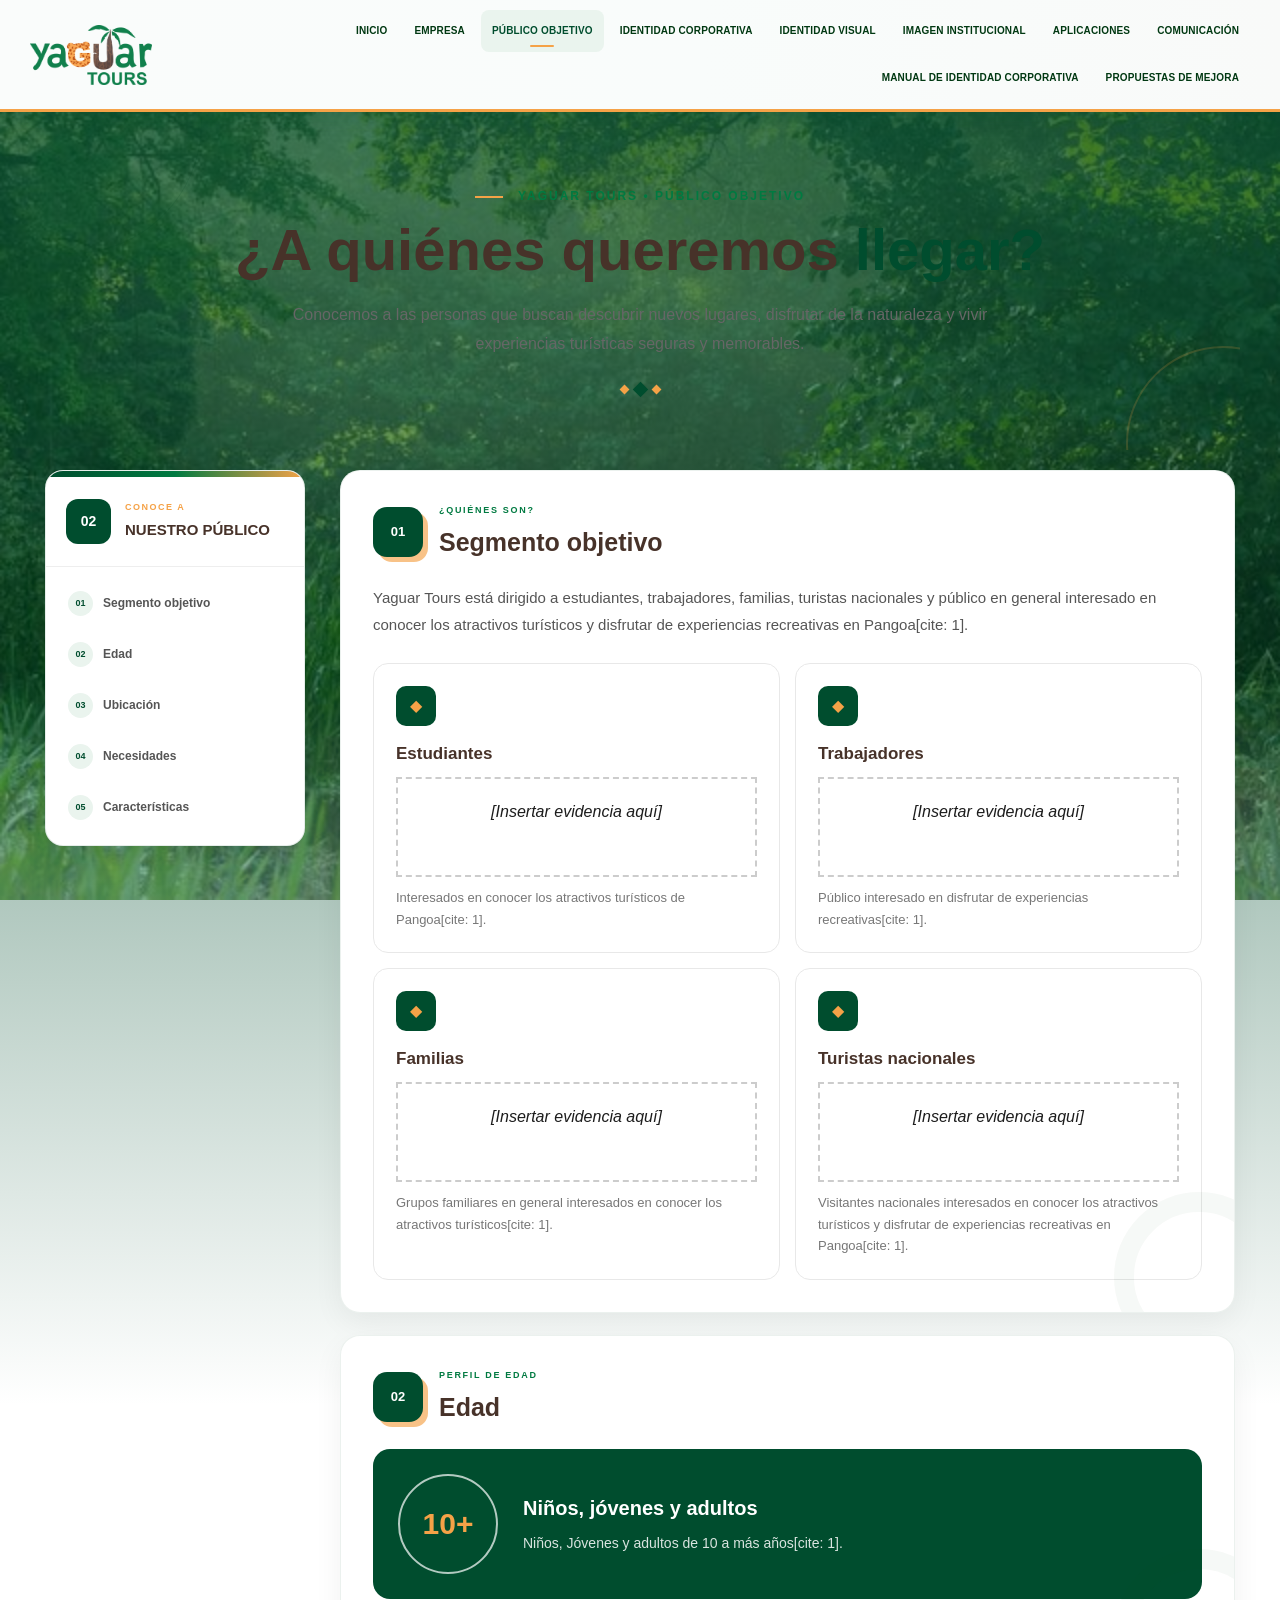
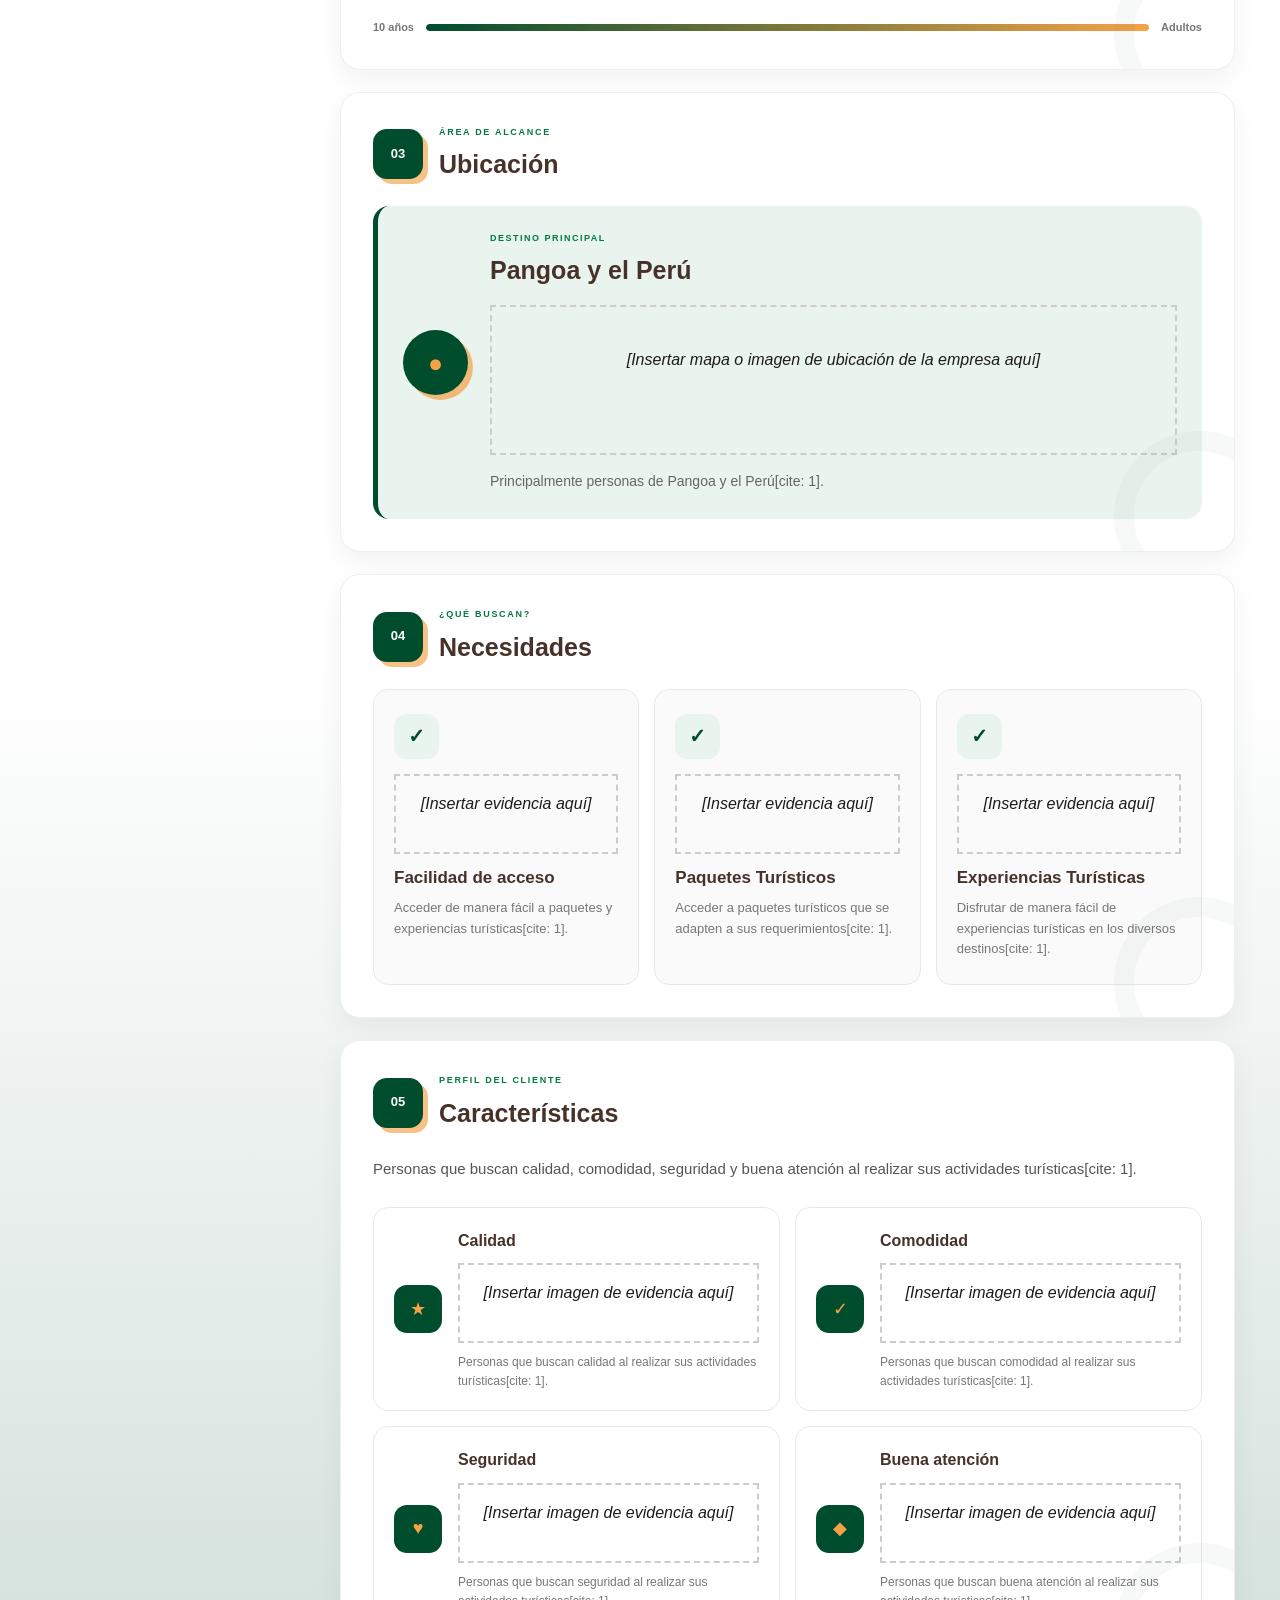
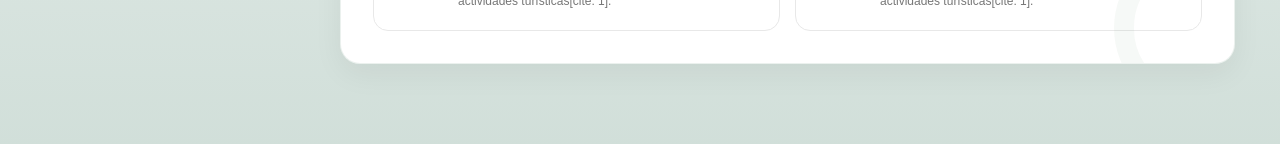
==== publico-objetivo.html @ 329de0f3 "Add files via upload" ====
<!DOCTYPE html>
<html lang="es">

<head>
    <meta charset="UTF-8">
    <meta name="viewport" content="width=device-width, initial-scale=1.0">

    <title>YAGUAR TOURS | Público Objetivo</title>

    <link rel="stylesheet" href="css/estilo-yaguar.css">
</head>

<body>

    <!-- =========================
         HEADER
    ========================== -->
    <header>

        <nav class="navbar">

            <a class="logo" href="index.html">
                <img src="img/LOGO.png" alt="Yaguar Tours">
            </a>

            <div class="nav-right">

                <ul class="nav-links">

                    <li>
                        <a href="index.html">INICIO</a>
                    </li>

                    <li>
                        <a href="empresa.html">EMPRESA</a>
                    </li>

                    <li>
                        <a href="publico-objetivo.html" class="active">
                            PÚBLICO OBJETIVO
                        </a>
                    </li>

                    <li>
                        <a href="identidad-corporativa.html">
                            IDENTIDAD CORPORATIVA
                        </a>
                    </li>

                    <li>
                        <a href="identidad-visual.html">
                            IDENTIDAD VISUAL
                        </a>
                    </li>

                    <li>
                        <a href="imagen-institucional.html">
                            IMAGEN INSTITUCIONAL
                        </a>
                    </li>

                    <li>
                        <a href="aplicaciones.html">
                            APLICACIONES
                        </a>
                    </li>

                    <li>
                        <a href="comunicacion.html">
                            COMUNICACIÓN
                        </a>
                    </li>

                    <li>
                        <a href="manual-identidad.html">
                            MANUAL DE IDENTIDAD CORPORATIVA
                        </a>
                    </li>

                    <li>
                        <a href="propuestas-mejora.html">
                            PROPUESTAS DE MEJORA
                        </a>
                    </li>

                </ul>

            </div>

        </nav>

    </header>


    <!-- =========================
         CONTENIDO
    ========================== -->
    <main>

        <section id="publico" class="page">

            <!-- ENCABEZADO -->
            <div class="publico-header">

                <span class="publico-kicker">
                    YAGUAR TOURS • PÚBLICO OBJETIVO
                </span>

                <h1>
                    ¿A quiénes queremos <span>llegar?</span>
                </h1>

                <p>
                    Conocemos a las personas que buscan descubrir nuevos
                    lugares, disfrutar de la naturaleza y vivir experiencias
                    turísticas seguras y memorables.
                </p>

                <div class="publico-decoration">
                    <span></span>
                    <span></span>
                    <span></span>
                </div>

            </div>


            <!-- CONTENIDO -->
            <div class="publico-layout">


                <!-- MENÚ LATERAL -->
                <aside class="publico-sidebar">

                    <div class="publico-menu">

                        <div class="publico-menu-title">

                            <div class="publico-menu-number">
                                02
                            </div>

                            <div>
                                <small>CONOCE A</small>
                                <h3>NUESTRO PÚBLICO</h3>
                            </div>

                        </div>


                        <ul>

                            <li>
                                <a href="#pub-seg">
                                    <span>01</span>
                                    Segmento objetivo
                                </a>
                            </li>

                            <li>
                                <a href="#pub-edad">
                                    <span>02</span>
                                    Edad
                                </a>
                            </li>

                            <li>
                                <a href="#pub-ubi">
                                    <span>03</span>
                                    Ubicación
                                </a>
                            </li>

                            <li>
                                <a href="#pub-nec">
                                    <span>04</span>
                                    Necesidades
                                </a>
                            </li>

                            <li>
                                <a href="#pub-car">
                                    <span>05</span>
                                    Características
                                </a>
                            </li>

                        </ul>

                    </div>

                </aside>


                <!-- INFORMACIÓN -->
                <div class="publico-content">


                    <!-- SEGMENTO -->
                    <article id="pub-seg" class="publico-card">

                        <div class="publico-card-header">

                            <div class="publico-number">
                                01
                            </div>

                            <div>
                                <span>¿QUIÉNES SON?</span>
                                <h2>Segmento objetivo</h2>
                            </div>

                        </div>


                        <p class="publico-description">
                            Yaguar Tours está dirigido a estudiantes, trabajadores, familias, turistas nacionales y público en general interesado en conocer los atractivos turísticos y disfrutar de experiencias recreativas en Pangoa[cite: 1].
                        </p>


                        <div class="segment-grid">

                            <div class="segment-item">
                                <div class="segment-icon">◆</div>
                                <h3>Estudiantes</h3>
                                
                                <!-- ESPACIO PARA INSERTAR EVIDENCIA -->
                                <div class="evidencia-placeholder" style="margin: 10px 0; min-height: 100px; border: 2px dashed #ccc; text-align: center; padding: 20px;">
                                    <em>[Insertar evidencia aquí]</em>
                                </div>
                                
                                <p>
                                    Interesados en conocer los atractivos turísticos de Pangoa[cite: 1].
                                </p>
                            </div>

                            <div class="segment-item">
                                <div class="segment-icon">◆</div>
                                <h3>Trabajadores</h3>

                                <!-- ESPACIO PARA INSERTAR EVIDENCIA -->
                                <div class="evidencia-placeholder" style="margin: 10px 0; min-height: 100px; border: 2px dashed #ccc; text-align: center; padding: 20px;">
                                    <em>[Insertar evidencia aquí]</em>
                                </div>

                                <p>
                                    Público interesado en disfrutar de experiencias recreativas[cite: 1].
                                </p>
                            </div>

                            <div class="segment-item">
                                <div class="segment-icon">◆</div>
                                <h3>Familias</h3>

                                <!-- ESPACIO PARA INSERTAR EVIDENCIA -->
                                <div class="evidencia-placeholder" style="margin: 10px 0; min-height: 100px; border: 2px dashed #ccc; text-align: center; padding: 20px;">
                                    <em>[Insertar evidencia aquí]</em>
                                </div>

                                <p>
                                    Grupos familiares en general interesados en conocer los atractivos turísticos[cite: 1].
                                </p>
                            </div>

                            <div class="segment-item">
                                <div class="segment-icon">◆</div>
                                <h3>Turistas nacionales</h3>

                                <!-- ESPACIO PARA INSERTAR EVIDENCIA -->
                                <div class="evidencia-placeholder" style="margin: 10px 0; min-height: 100px; border: 2px dashed #ccc; text-align: center; padding: 20px;">
                                    <em>[Insertar evidencia aquí]</em>
                                </div>

                                <p>
                                    Visitantes nacionales interesados en conocer los atractivos turísticos y disfrutar de experiencias recreativas en Pangoa[cite: 1].
                                </p>
                            </div>

                        </div>

                    </article>


                    <!-- EDAD -->
                    <article id="pub-edad" class="publico-card">

                        <div class="publico-card-header">

                            <div class="publico-number">
                                02
                            </div>

                            <div>
                                <span>PERFIL DE EDAD</span>
                                <h2>Edad</h2>
                            </div>

                        </div>


                        <div class="edad-box">

                            <div class="edad-number">
                                10+
                            </div>

                            <div class="edad-info">

                                <h3>
                                    Niños, jóvenes y adultos
                                </h3>

                                <p>
                                    Niños, Jóvenes y adultos de 10 a más años[cite: 1].
                                </p>

                            </div>

                        </div>


                        <div class="edad-line">

                            <span>10 años</span>

                            <div class="edad-progress">
                                <span></span>
                            </div>

                            <span>Adultos</span>

                        </div>

                    </article>


                    <!-- UBICACIÓN -->
                    <article id="pub-ubi" class="publico-card">

                        <div class="publico-card-header">

                            <div class="publico-number">
                                03
                            </div>

                            <div>
                                <span>ÁREA DE ALCANCE</span>
                                <h2>Ubicación</h2>
                            </div>

                        </div>


                        <div class="ubicacion-box">

                            <div class="ubicacion-icon">
                                ●
                            </div>

                            <div style="width: 100%;">

                                <span>DESTINO PRINCIPAL</span>

                                <h3>
                                    Pangoa y el Perú
                                </h3>

                                <!-- ESPACIO PARA INSERTAR LA UBICACIÓN DE LA EMPRESA -->
                                <div class="ubicacion-placeholder" style="margin: 15px 0; min-height: 150px; border: 2px dashed #ccc; text-align: center; padding: 40px;">
                                    <em>[Insertar mapa o imagen de ubicación de la empresa aquí]</em>
                                </div>

                                <p>
                                    Principalmente personas de Pangoa y el Perú[cite: 1].
                                </p>

                            </div>

                        </div>

                    </article>


                    <!-- NECESIDADES -->
                    <article id="pub-nec" class="publico-card">

                        <div class="publico-card-header">

                            <div class="publico-number">
                                04
                            </div>

                            <div>
                                <span>¿QUÉ BUSCAN?</span>
                                <h2>Necesidades</h2>
                            </div>

                        </div>


                        <div class="needs-box">

                            <div class="need-card">

                                <div class="need-icon">
                                    ✓
                                </div>

                                <!-- ESPACIO PARA INSERTAR EVIDENCIA -->
                                <div class="evidencia-placeholder" style="margin: 10px 0; min-height: 80px; border: 2px dashed #ccc; text-align: center; padding: 15px;">
                                    <em>[Insertar evidencia aquí]</em>
                                </div>

                                <h3>
                                    Facilidad de acceso
                                </h3>

                                <p>
                                    Acceder de manera fácil a paquetes y experiencias turísticas[cite: 1].
                                </p>

                            </div>


                            <div class="need-card">

                                <div class="need-icon">
                                    ✓
                                </div>

                                <!-- ESPACIO PARA INSERTAR EVIDENCIA -->
                                <div class="evidencia-placeholder" style="margin: 10px 0; min-height: 80px; border: 2px dashed #ccc; text-align: center; padding: 15px;">
                                    <em>[Insertar evidencia aquí]</em>
                                </div>

                                <h3>
                                    Paquetes Turísticos
                                </h3>

                                <p>
                                    Acceder a paquetes turísticos que se adapten a sus requerimientos[cite: 1].
                                </p>

                            </div>


                            <div class="need-card">

                                <div class="need-icon">
                                    ✓
                                </div>

                                <!-- ESPACIO PARA INSERTAR EVIDENCIA -->
                                <div class="evidencia-placeholder" style="margin: 10px 0; min-height: 80px; border: 2px dashed #ccc; text-align: center; padding: 15px;">
                                    <em>[Insertar evidencia aquí]</em>
                                </div>

                                <h3>
                                    Experiencias Turísticas
                                </h3>

                                <p>
                                    Disfrutar de manera fácil de experiencias turísticas en los diversos destinos[cite: 1].
                                </p>

                            </div>

                        </div>

                    </article>


                    <!-- CARACTERÍSTICAS -->
                    <article id="pub-car" class="publico-card">

                        <div class="publico-card-header">

                            <div class="publico-number">
                                05
                            </div>

                            <div>
                                <span>PERFIL DEL CLIENTE</span>
                                <h2>Características</h2>
                            </div>

                        </div>


                        <p class="publico-description">
                            Personas que buscan calidad, comodidad, seguridad y buena atención al realizar sus actividades turísticas[cite: 1].
                        </p>


                        <div class="characteristics">

                            <div class="characteristic">

                                <div class="characteristic-icon">
                                    ★
                                </div>

                                <div style="width: 100%;">
                                    <h3>Calidad</h3>
                                    
                                    <!-- ESPACIO PARA INSERTAR IMÁGENES COMO EVIDENCIA -->
                                    <div class="evidencia-placeholder" style="margin: 10px 0; min-height: 80px; border: 2px dashed #ccc; text-align: center; padding: 15px;">
                                        <em>[Insertar imagen de evidencia aquí]</em>
                                    </div>
                                    
                                    <p>
                                        Personas que buscan calidad al realizar sus actividades turísticas[cite: 1].
                                    </p>
                                </div>

                            </div>


                            <div class="characteristic">

                                <div class="characteristic-icon">
                                    ✓
                                </div>

                                <div style="width: 100%;">
                                    <h3>Comodidad</h3>

                                    <!-- ESPACIO PARA INSERTAR IMÁGENES COMO EVIDENCIA -->
                                    <div class="evidencia-placeholder" style="margin: 10px 0; min-height: 80px; border: 2px dashed #ccc; text-align: center; padding: 15px;">
                                        <em>[Insertar imagen de evidencia aquí]</em>
                                    </div>

                                    <p>
                                        Personas que buscan comodidad al realizar sus actividades turísticas[cite: 1].
                                    </p>
                                </div>

                            </div>


                            <div class="characteristic">

                                <div class="characteristic-icon">
                                    ♥
                                </div>

                                <div style="width: 100%;">
                                    <h3>Seguridad</h3>

                                    <!-- ESPACIO PARA INSERTAR IMÁGENES COMO EVIDENCIA -->
                                    <div class="evidencia-placeholder" style="margin: 10px 0; min-height: 80px; border: 2px dashed #ccc; text-align: center; padding: 15px;">
                                        <em>[Insertar imagen de evidencia aquí]</em>
                                    </div>

                                    <p>
                                        Personas que buscan seguridad al realizar sus actividades turísticas[cite: 1].
                                    </p>
                                </div>

                            </div>


                            <div class="characteristic">

                                <div class="characteristic-icon">
                                    ◆
                                </div>

                                <div style="width: 100%;">
                                    <h3>Buena atención</h3>

                                    <!-- ESPACIO PARA INSERTAR IMÁGENES COMO EVIDENCIA -->
                                    <div class="evidencia-placeholder" style="margin: 10px 0; min-height: 80px; border: 2px dashed #ccc; text-align: center; padding: 15px;">
                                        <em>[Insertar imagen de evidencia aquí]</em>
                                    </div>

                                    <p>
                                        Personas que buscan buena atención al realizar sus actividades turísticas[cite: 1].
                                    </p>
                                </div>

                            </div>

                        </div>

                    </article>

                </div>

            </div>

        </section>

    </main>
</body>
</html>
---- css/estilo-yaguar.css ----
/* =========================================================
   YAGUAR TOURS
   ESTILOS GENERALES + MENÚS UNIFICADOS
   TEMA: NATURALEZA + TURISMO + AVENTURA
   ========================================================= */

:root{

    /* COLORES PRINCIPALES */
    --verde-corp:#004D2E;
    --verde-claro:#007A41;
    --verde-medio:#16864f;
    --verde-suave:#eaf4ee;

    /* COLORES SECUNDARIOS */
    --naranja-jaguar:#F5A247;
    --marron-claro:#715043;
    --marron-oscuro:#473229;

    /* NEUTROS */
    --blanco:#fff;
    --negro:#1c1c1c;
    --gris:#666;
    --gris-claro:#f4f8f5;
    --gris-borde:#dce8e1;

    /* EFECTOS */
    --sombra-suave:0 5px 20px rgba(0,77,46,.08);
    --sombra-hover:0 12px 30px rgba(0,77,46,.15);
    --radio:12px;

    --fuente:Arial, Helvetica, sans-serif;
}


/* =========================================================
   RESET
   ========================================================= */

*{
    margin:0;
    padding:0;
    box-sizing:border-box;
}

html{
    scroll-behavior:smooth;
}

body{
    font-family:var(--fuente);
    color:var(--negro);
    line-height:1.6;

    background:
        linear-gradient(
            180deg,
            rgba(0,77,46,.82) 0%,
            rgba(0,77,46,.45) 20%,
            rgba(255,255,255,.78) 42%,
            rgba(255,255,255,.94) 68%,
            rgba(0,77,46,.18) 100%
        ),
        url("/img/wwfcmsprodimagesRiver__3IB0E5z.2e16d0ba.format-jpeg.fill-900x450.jpg") center center / cover fixed no-repeat;
}

/* =========================================================
   HEADER
   ========================================================= */

header{
    width:100%;

    background:
        linear-gradient(
            90deg,
            #fafcfb 0%,
            #f9fcfb 55%,
            #f9faf9 100%
        );

    position:sticky;
    top:0;
    z-index:1000;

    box-shadow:
        0 4px 18px rgba(0,77,46,.25);

    border-bottom:3px solid #F5A247;
}


/* =========================================================
   MENÚ PRINCIPAL
   ========================================================= */

.navbar{
    width:100%;
    max-width:1400px;
    min-height:82px;
    margin:auto;
    padding:10px 30px;

    display:flex;
    align-items:center;
    justify-content:space-between;

    gap:25px;
}


/* LOGO */

.logo{
    width:145px;
    height:60px;

    display:flex;
    align-items:center;

    flex-shrink:0;
    text-decoration:none;
}

.logo img{
    display:block;

    width:145px;
    height:60px;

    object-fit:contain;
    object-position:left center;
}


/* CONTENEDOR DEL MENÚ */

.nav-right{
    display:flex;
    align-items:center;
    justify-content:flex-end;

    flex:1;
    min-width:0;
}


/* LISTA PRINCIPAL */

.nav-links{
    width:100%;

    display:flex;
    align-items:center;
    justify-content:flex-end;

    flex-wrap:wrap;
    gap:5px;

    list-style:none;
    margin:0;
    padding:0;
}

.nav-links li{
    display:flex;
    align-items:center;
}


/* ENLACES */

.nav-links a{
    position:relative;

    min-height:42px;
    padding:0 11px;

    display:flex;
    align-items:center;
    justify-content:center;

    color:#013812;
    background:transparent;

    text-decoration:none;

    font-family:var(--fuente);
    font-size:10px;
    font-weight:700;
    letter-spacing:.15px;

    white-space:nowrap;
    border-radius:8px;

    transition:
        color .25s ease,
        background .25s ease,
        transform .25s ease;
}


/* LÍNEA NARANJA */

.nav-links a::after{
    content:"";

    position:absolute;
    left:50%;
    bottom:5px;

    width:0;
    height:2px;

    background:var(--naranja-jaguar);

    border-radius:10px;

    transform:translateX(-50%);

    transition:width .25s ease;
}


/* HOVER */

.nav-links a:hover{
    color:var(--verde-corp);
    background:var(--verde-suave);

    transform:translateY(-1px);
}

.nav-links a:hover::after{
    width:24px;
}


/* ACTIVO */

.nav-links a.active{
    color:var(--verde-corp);
    background:var(--verde-suave);
}

.nav-links a.active::after{
    width:24px;
}


/* =========================================================
   HERO
   ========================================================= */

.hero{
    position:relative;

    width:100%;
    height:470px;

    overflow:hidden;

    display:flex;
    align-items:center;

    padding:0 max(7%, calc((100% - 1200px) / 2));

    color:var(--blanco);
}


/* VIDEO */

.hero-video{
    position:absolute;

    top:50%;
    left:50%;

    width:100%;
    height:100%;

    object-fit:cover;

    transform:translate(-50%,-50%);

    z-index:0;
}


/* CAPA VERDE SOBRE EL VIDEO */

.hero-overlay{
    position:absolute;
    inset:0;

    /*
       Verde oscuro para reforzar
       la identidad de naturaleza.
    */
    background:
        linear-gradient(
            90deg,
            rgba(0,77,46,.86),
            rgba(0,77,46,.52),
            rgba(0,77,46,.18)
        );

    z-index:1;
}


/* CONTENIDO HERO */

.hero-content{
    position:relative;
    z-index:2;

    max-width:550px;

    animation:heroEntrada 1s ease both;
}

.hero h1{
    margin-bottom:18px;

    font-size:clamp(2rem,5vw,3.4rem);

    line-height:1.1;
    font-weight:700;
}

.hero p{
    max-width:470px;

    margin-bottom:25px;

    font-size:14px;
    line-height:1.6;
}


/* BOTÓN */

.btn-hero{
    display:inline-flex;

    align-items:center;
    justify-content:center;

    padding:12px 25px;

    color:var(--blanco);

    background:
        linear-gradient(
            135deg,
            var(--verde-claro),
            var(--verde-medio)
        );

    border:1px solid rgba(255,255,255,.25);

    border-radius:25px;

    text-decoration:none;

    font-size:12px;
    font-weight:700;

    box-shadow:
        0 7px 18px rgba(0,0,0,.18);

    transition:
        .3s ease;
}

.btn-hero:hover{
    color:var(--verde-corp);

    background:var(--naranja-jaguar);

    transform:translateY(-3px);

    box-shadow:
        0 10px 22px rgba(0,0,0,.20);
}


/* =========================================================
   QUIÉNES SOMOS
   ========================================================= */

.quienes-somos-container{
    position:relative;

    max-width:1150px;

    margin:auto;

    padding:75px 30px;
}


/*
   Mancha verde decorativa muy suave.
   Da sensación natural sin recargar.
*/

.quienes-somos-container::before{
    content:"";

    position:absolute;

    width:220px;
    height:220px;

    top:20px;
    left:-100px;

    background:
        radial-gradient(
            circle,
            rgba(0,122,65,.08),
            transparent 70%
        );

    pointer-events:none;
}


/* =========================================================
   TÍTULOS DE SECCIÓN
   ========================================================= */

.section-title{
    position:relative;

    margin-bottom:35px;

    color:var(--verde-corp);

    font-size:30px;
    font-weight:700;

    text-align:center;
}

.section-title::after{
    content:"";

    display:block;

    width:55px;
    height:3px;

    margin:10px auto 0;

    background:
        linear-gradient(
            90deg,
            var(--verde-corp),
            var(--naranja-jaguar)
        );

    border-radius:10px;
}


/* =========================================================
   EQUIPO / TARJETAS
   ========================================================= */

.team-grid{
    display:grid;

    grid-template-columns:repeat(3,1fr);

    gap:25px;
}


.team-card{
    position:relative;

    overflow:hidden;

    background:var(--blanco);

    border:1px solid var(--gris-borde);

    border-radius:var(--radio);

    box-shadow:var(--sombra-suave);

    transition:
        transform .35s ease,
        box-shadow .35s ease,
        border-color .35s ease;
}


/* Detalle verde superior */

.team-card::before{
    content:"";

    position:absolute;

    top:0;
    left:0;

    width:100%;
    height:4px;

    background:
        linear-gradient(
            90deg,
            var(--verde-corp),
            var(--verde-claro),
            var(--naranja-jaguar)
        );

    z-index:2;
}


/* Imagen */

.team-card img{
    display:block;

    width:100%;
    height:270px;

    object-fit:cover;

    transition:
        transform .5s ease,
        filter .5s ease;
}


/* Hover imagen */

.team-card:hover img{
    transform:scale(1.05);

    filter:
        saturate(1.08)
        contrast(1.02);
}


/* Hover tarjeta */

.team-card:hover{
    transform:translateY(-7px);

    box-shadow:var(--sombra-hover);

    border-color:
        rgba(0,122,65,.25);
}


/* Nombre */

.team-card h3{
    padding:17px;

    color:var(--verde-corp);

    background:
        linear-gradient(
            180deg,
            #ffffff,
            #f4f9f6
        );

    font-size:15px;

    text-align:center;
}


/* =========================================================
   ANIMACIONES
   ========================================================= */

@keyframes heroEntrada{

    from{
        opacity:0;
        transform:translateY(25px);
    }

    to{
        opacity:1;
        transform:translateY(0);
    }

}


/* =========================================================
   EFECTO SUAVE DE DESVANECIDO
   ========================================================= */

main{
    animation:paginaEntrada .8s ease both;
}

@keyframes paginaEntrada{

    from{
        opacity:0;
    }

    to{
        opacity:1;
    }

}


/* =========================================================
   RESPONSIVE
   ========================================================= */

@media(max-width:1100px){

    .navbar{
        padding:10px 20px;
    }

    .nav-links a{
        font-size:9px;
        padding:0 8px;
    }

}


@media(max-width:900px){

    .navbar{
        flex-direction:column;
        gap:8px;
    }

    .logo{
        width:125px;
        height:52px;
    }

    .logo img{
        width:125px;
        height:52px;
    }

    .nav-right{
        width:100%;
    }

    .nav-links{
        justify-content:center;
    }

    .hero{
        height:430px;
    }

    .team-grid{
        grid-template-columns:1fr;
    }

}


@media(max-width:700px){

    .navbar{
        padding:8px 15px;
    }

    .nav-links{
        gap:3px;
    }

    .nav-links a{
        font-size:8px;
        padding:0 6px;
        min-height:38px;
    }

    .hero{
        height:400px;
        padding:0 25px;
    }

    .hero-content{
        max-width:100%;
    }

    .hero h1{
        font-size:2.1rem;
    }

    .quienes-somos-container{
        padding:60px 20px;
    }

}


@media(max-width:500px){

    .logo{
        width:115px;
        height:48px;
    }

    .logo img{
        width:115px;
        height:48px;
    }

    .nav-links a{
        font-size:7.5px;
        padding:0 5px;
    }

    .hero{
        height:380px;
    }

    .hero h1{
        font-size:1.9rem;
    }

    .hero p{
        font-size:13px;
    }

}

/* =========================================================
   PÁGINAS INTERNAS
   ========================================================= */

.inner-page-layout{
    max-width:1150px;

    margin:auto;
    padding:55px 30px;

    display:flex;
    align-items:flex-start;

    gap:35px;
}


/* =========================================================
   SIDEBAR
   MISMO LENGUAJE VISUAL DEL MENÚ PRINCIPAL
   ========================================================= */

.sidebar{
    width:245px;
    flex-shrink:0;
}

.sidebar-menu{
    position:sticky;
    top:105px;

    overflow:hidden;

    background:var(--blanco);

    border:1px solid var(--gris-borde);
    border-left:4px solid var(--verde-corp);

    border-radius:var(--radio);

    box-shadow:var(--sombra-suave);
}


/* TÍTULO DEL SIDEBAR */

.sidebar-menu h3{
    padding:18px 18px 14px;

    color:var(--verde-corp);

    font-size:13px;
    font-weight:700;
    letter-spacing:.2px;

    border-bottom:1px solid var(--gris-borde);
}


/* LISTA */

.sidebar-menu ul{
    list-style:none;

    margin:0;
    padding:8px;
}

.sidebar-menu li{
    margin:2px 0;
}


/* ENLACES */

.sidebar-menu a{
    position:relative;

    min-height:40px;

    display:flex;
    align-items:center;

    padding:8px 12px 8px 15px;

    color:#444;

    text-decoration:none;

    font-family:var(--fuente);
    font-size:11px;
    font-weight:700;

    line-height:1.3;

    border-radius:7px;

    transition:
        color .25s ease,
        background .25s ease,
        padding-left .25s ease;
}


/* PEQUEÑO INDICADOR */

.sidebar-menu a::before{
    content:"";

    width:0;
    height:2px;

    margin-right:0;

    background:var(--naranja-jaguar);

    border-radius:5px;

    transition:.25s ease;
}


/* HOVER */

.sidebar-menu a:hover{
    color:var(--verde-corp);
    background:var(--verde-suave);

    padding-left:12px;
}

.sidebar-menu a:hover::before{
    width:4px;
    margin-right:7px;
}


/* ACTIVO */

.sidebar-menu a.active{
    color:var(--verde-corp);
    background:var(--verde-suave);
}

.sidebar-menu a.active::before{
    width:4px;
    margin-right:7px;
}


/* =========================================================
   CONTENIDO PRINCIPAL
   ========================================================= */

.main-content{
    flex:1;
    min-width:0;
}

.content-section{
    margin-bottom:45px;
}

.content-section h2{
    margin-bottom:15px;

    color:var(--verde-corp);

    font-size:25px;
    line-height:1.2;
}

.content-section p{
    margin-bottom:15px;

    color:#555;

    font-size:13px;
    line-height:1.8;
}


/* =========================================================
   CABECERA IDENTIDAD VISUAL
   ========================================================= */

.visual-header{
    position:relative;

    padding:55px 30px 40px;

    text-align:center;

    background:var(--verde-suave);

    border-bottom:1px solid var(--gris-borde);
}

.visual-kicker{
    margin-bottom:8px;

    color:var(--naranja-jaguar);

    font-size:11px;
    font-weight:700;

    letter-spacing:2px;
    text-transform:uppercase;
}

.visual-header h1{
    margin-bottom:12px;

    color:var(--verde-corp);

    font-size:38px;
    line-height:1.1;
}

.visual-header p{
    max-width:650px;

    margin:auto;

    color:#555;

    font-size:13px;
}

.visual-decoration{
    display:flex;
    justify-content:center;
    gap:6px;

    margin-top:20px;
}

.visual-decoration span{
    display:block;

    width:30px;
    height:3px;

    background:var(--verde-corp);

    border-radius:10px;
}

.visual-decoration span:nth-child(2){
    background:var(--naranja-jaguar);
}


/* =========================================================
   LAYOUT IDENTIDAD VISUAL
   ========================================================= */

.visual-layout{
    max-width:1200px;

    margin:auto;
    padding:50px 30px;

    display:grid;

    grid-template-columns:235px 1fr;

    gap:35px;

    align-items:start;
}


/* =========================================================
   MENÚ IDENTIDAD VISUAL
   MISMO LENGUAJE VISUAL
   ========================================================= */

.visual-sidebar{
    position:sticky;
    top:105px;
}

.visual-menu{
    overflow:hidden;

    background:var(--blanco);

    border:1px solid var(--gris-borde);
    border-left:4px solid var(--verde-corp);

    border-radius:var(--radio);

    box-shadow:var(--sombra-suave);
}


/* CABECERA */

.menu-title{
    padding:18px;

    border-bottom:1px solid var(--gris-borde);
}

.menu-number{
    display:block;

    margin-bottom:3px;

    color:var(--naranja-jaguar);

    font-size:10px;
    font-weight:700;

    letter-spacing:1px;
}

.menu-title small{
    display:block;

    margin-bottom:3px;

    color:#888;

    font-size:9px;
    font-weight:700;

    letter-spacing:1px;
    text-transform:uppercase;
}

.menu-title h3{
    color:var(--verde-corp);

    font-size:14px;
    line-height:1.3;
}


/* ENLACES */

.visual-menu > a{
    position:relative;

    min-height:43px;

    display:flex;
    align-items:center;

    padding:8px 15px;

    color:#444;

    text-decoration:none;

    font-family:var(--fuente);
    font-size:11px;
    font-weight:700;

    line-height:1.3;

    border-bottom:1px solid #edf1ef;

    transition:
        color .25s ease,
        background .25s ease,
        padding-left .25s ease;
}

.visual-menu > a:last-child{
    border-bottom:none;
}


/* INDICADOR NARANJA */

.visual-menu > a::before{
    content:"";

    width:0;
    height:2px;

    margin-right:0;

    background:var(--naranja-jaguar);

    border-radius:10px;

    transition:.25s ease;
}


/* HOVER */

.visual-menu > a:hover{
    color:var(--verde-corp);

    background:var(--verde-suave);

    padding-left:11px;
}

.visual-menu > a:hover::before{
    width:5px;
    margin-right:8px;
}


/* ACTIVO */

.visual-menu > a.active{
    color:var(--verde-corp);

    background:var(--verde-suave);

    padding-left:11px;
}

.visual-menu > a.active::before{
    width:5px;
    margin-right:8px;
}


/* =========================================================
   CONTENIDO VISUAL
   ========================================================= */

.visual-content{
    min-width:0;
}

.visual-card{
    margin-bottom:30px;
    padding:28px;

    background:var(--blanco);

    border:1px solid var(--gris-borde);
    border-radius:var(--radio);

    box-shadow:var(--sombra-suave);

    transition:.3s ease;
}

.visual-card:hover{
    box-shadow:var(--sombra-hover);
}

.card-heading{
    display:flex;
    align-items:center;

    gap:12px;

    margin-bottom:22px;
}

.heading-number{
    width:35px;
    height:35px;

    display:flex;
    align-items:center;
    justify-content:center;

    flex-shrink:0;

    color:var(--blanco);
    background:var(--verde-corp);

    border-radius:8px;

    font-size:11px;
    font-weight:700;
}

.heading-number.orange{
    background:var(--naranja-jaguar);
    color:var(--marron-oscuro);
}

.card-heading span{
    color:#888;

    font-size:10px;
    font-weight:700;

    text-transform:uppercase;
    letter-spacing:1px;
}

.card-heading h2{
    color:var(--verde-corp);

    font-size:23px;
    line-height:1.2;
}


/* =========================================================
   PRESENTACIÓN DEL LOGO
   ========================================================= */

.logo-presentation{
    display:grid;

    grid-template-columns:1.1fr 1fr;

    gap:30px;

    align-items:center;
}

.logo-box{
    min-height:250px;

    display:flex;
    align-items:center;
    justify-content:center;

    padding:25px;

    background:var(--gris-claro);

    border-radius:var(--radio);
}

.logo-box img{
    max-width:90%;
    max-height:220px;

    object-fit:contain;
}

.logo-description h3{
    margin-bottom:12px;

    color:var(--verde-corp);

    font-size:18px;
}

.logo-description p{
    margin-bottom:18px;

    color:#555;

    font-size:12px;
    line-height:1.8;
}

.concept-tags{
    display:flex;
    flex-wrap:wrap;

    gap:7px;
}

.concept-tags span{
    padding:7px 10px;

    color:var(--verde-corp);
    background:var(--verde-suave);

    border-radius:20px;

    font-size:9px;
    font-weight:700;
}


/* =========================================================
   COLORES
   ========================================================= */

.colors-card{
    padding-top:30px;
}

.card-intro{
    margin-bottom:25px;

    color:#555;

    font-size:12px;
    line-height:1.7;
}

.color-grid{
    display:grid;

    grid-template-columns:repeat(4,1fr);

    gap:15px;
}

.color-item{
    overflow:hidden;

    background:var(--blanco);

    border:1px solid var(--gris-borde);
    border-radius:var(--radio);

    transition:.3s ease;
}

.color-item:hover{
    transform:translateY(-4px);
    box-shadow:var(--sombra-hover);
}

.color-sample{
    height:130px;
}

.color-sample.green{
    background:var(--verde-corp);
}

.color-sample.orange-color{
    background:var(--naranja-jaguar);
}

.color-sample.brown-light{
    background:var(--marron-claro);
}

.color-sample.brown-dark{
    background:var(--marron-oscuro);
}

.color-info{
    padding:15px;
}

.color-index{
    color:var(--naranja-jaguar);

    font-size:9px;
    font-weight:700;
}

.color-info h3{
    margin:3px 0;

    color:var(--verde-corp);

    font-size:13px;
}

.color-info p{
    margin-bottom:8px;

    color:#777;

    font-size:10px;
}

.color-code{
    color:#333;

    font-size:10px;
    font-weight:700;
}

.color-code span{
    font-weight:400;
}

.palette-bar{
    display:grid;

    grid-template-columns:repeat(4,1fr);

    height:45px;

    margin-top:25px;

    overflow:hidden;

    border-radius:8px;
}

.palette-green{
    background:var(--verde-corp);
}

.palette-orange{
    background:var(--naranja-jaguar);
}

.palette-light-brown{
    background:var(--marron-claro);
}

.palette-dark-brown{
    background:var(--marron-oscuro);
}


/* =========================================================
   TIPOGRAFÍA
   ========================================================= */

.type-showcase{
    display:grid;

    grid-template-columns:1fr 150px;

    gap:25px;

    padding:25px;

    background:var(--verde-suave);

    border-radius:var(--radio);
}

.type-main span{
    display:block;

    margin-bottom:5px;

    color:var(--naranja-jaguar);

    font-size:10px;
    font-weight:700;

    letter-spacing:1px;
}

.type-main strong{
    display:block;

    margin-bottom:12px;

    color:var(--verde-corp);

    font-size:28px;
}

.type-alphabet{
    padding:15px;

    color:var(--blanco);
    background:var(--verde-corp);

    border-radius:8px;

    font-size:11px;
    line-height:2;
    word-break:break-word;
}

.typography-card > p{
    margin-top:20px;

    color:#555;

    font-size:12px;
}


/* =========================================================
   ELEMENTOS GRÁFICOS
   ========================================================= */

.graphic-content{
    display:grid;

    grid-template-columns:1fr 1fr;

    gap:30px;
}

.graphic-pattern{
    position:relative;

    min-height:260px;

    overflow:hidden;

    background:
        linear-gradient(
            135deg,
            var(--verde-corp),
            var(--verde-claro)
        );

    border-radius:var(--radio);
}

.spot{
    position:absolute;

    width:70px;
    height:70px;

    border:8px solid var(--naranja-jaguar);

    border-radius:50%;
}

.spot-1{
    top:25px;
    left:30px;
}

.spot-2{
    top:90px;
    left:110px;
}

.spot-3{
    top:150px;
    left:45px;
}

.spot-4{
    top:40px;
    right:40px;
}

.spot-5{
    bottom:25px;
    right:100px;
}

.graphic-content h3{
    margin-bottom:12px;

    color:var(--verde-corp);

    font-size:18px;
}

.graphic-content p{
    color:#555;

    font-size:12px;
    line-height:1.8;
}


/* =========================================================
   TARJETAS SIMPLES
   ========================================================= */

.simple-feature{
    display:flex;
    align-items:center;

    gap:20px;

    padding:22px;

    background:var(--gris-claro);

    border-radius:var(--radio);
}

.simple-feature p{
    color:#555;

    font-size:12px;
    line-height:1.7;
}

.feature-icon{
    width:55px;
    height:55px;

    display:flex;
    align-items:center;
    justify-content:center;

    flex-shrink:0;

    color:var(--blanco);
    background:var(--verde-corp);

    border-radius:50%;

    font-size:20px;
}

.orange-bg{
    background:var(--naranja-jaguar);
}

.brown-bg{
    background:var(--marron-claro);
}

.dark-bg{
    background:var(--marron-oscuro);
}


/* =========================================================
   ANATOMÍA TIPOGRÁFICA
   ========================================================= */

.typography-intro{
    margin-bottom:25px;

    color:#555;

    font-size:12px;
    line-height:1.8;
}

.font-anatomy{
    margin-bottom:30px;
}

.anatomy-title{
    margin-bottom:15px;

    color:var(--verde-corp);
}

.anatomy-title span{
    margin-right:8px;

    color:var(--naranja-jaguar);

    font-size:11px;
    font-weight:700;
}

.anatomy-title h3{
    display:inline;

    font-size:18px;
}


/* DISPLAY */

.anatomy-display{
    display:grid;

    grid-template-columns:1fr 1fr;

    min-height:390px;

    border:1px solid var(--gris-borde);
    border-radius:var(--radio);

    overflow:hidden;
}

.letter-area{
    position:relative;

    display:flex;
    align-items:center;
    justify-content:center;

    background:
        linear-gradient(
            transparent 49.5%,
            #dfe6e2 50%,
            transparent 50.5%
        ),
        linear-gradient(
            90deg,
            transparent 49.5%,
            #dfe6e2 50%,
            transparent 50.5%
        );

    border-right:1px solid var(--gris-borde);
}

.big-letter{
    color:var(--verde-corp);

    font-family:Arial, Helvetica, sans-serif;

    font-size:280px;
    font-weight:700;

    line-height:1;
}

.line{
    position:absolute;

    height:1px;

    background:var(--naranja-jaguar);
}

.line span{
    position:absolute;

    white-space:nowrap;

    color:var(--verde-corp);

    font-size:9px;
    font-weight:700;
}

.line-cap{
    top:25%;
    left:15%;

    width:70%;
}

.line-cap span{
    top:-18px;
    left:0;
}

.line-apex{
    top:35%;
    left:25%;

    width:50%;
}

.line-apex span{
    top:-18px;
    right:0;
}

.line-cross{
    top:50%;
    left:15%;

    width:70%;
}

.line-cross span{
    top:-18px;
    left:0;
}

.line-base{
    bottom:25%;
    left:15%;

    width:70%;
}

.line-base span{
    top:-18px;
    right:0;
}

.line strong{
    position:absolute;

    color:var(--verde-corp);

    font-size:8px;
}


/* INFORMACIÓN */

.anatomy-info{
    padding:30px;
}

.anatomy-item{
    display:grid;

    grid-template-columns:35px 1fr;

    gap:12px;

    margin-bottom:20px;
}

.anatomy-number{
    width:30px;
    height:30px;

    display:flex;
    align-items:center;
    justify-content:center;

    color:var(--blanco);
    background:var(--verde-corp);

    border-radius:7px;

    font-size:10px;
    font-weight:700;
}

.anatomy-item h4{
    margin-bottom:3px;

    color:var(--verde-corp);

    font-size:12px;
}

.anatomy-item p{
    color:#666;

    font-size:10px;
    line-height:1.6;
}


/* ESPECIMEN */

.font-specimen{
    display:grid;

    grid-template-columns:170px 1fr 120px;

    align-items:center;

    gap:20px;

    padding:25px;

    color:var(--blanco);
    background:var(--verde-corp);

    border-radius:var(--radio);
}

.font-specimen span{
    color:var(--naranja-jaguar);

    font-size:10px;
    font-weight:700;

    letter-spacing:1px;
}

.font-specimen strong{
    font-size:30px;
}

.font-alphabet{
    font-size:11px;
    line-height:1.8;
}

.font-numbers{
    text-align:right;

    font-size:18px;
}


/* =========================================================
   RESPONSIVE
   ========================================================= */


/* ---------- 1100px ---------- */

@media(max-width:1100px){

    .navbar{
        padding:10px 20px;
    }

    .nav-links{
        justify-content:center;
    }

    .nav-links a{
        padding:0 8px;
        font-size:9px;
    }

    .inner-page-layout{
        padding-left:25px;
        padding-right:25px;
    }

    .visual-layout{
        padding-left:25px;
        padding-right:25px;
    }
}


/* ---------- 900px ---------- */

@media(max-width:900px){

    .navbar{
        flex-direction:column;
        gap:8px;

        padding:10px 18px;
    }

    .logo{
        width:125px;
        height:52px;
    }

    .logo img{
        width:125px;
        height:52px;
    }

    .nav-right{
        width:100%;
        justify-content:center;
    }

    .nav-links{
        justify-content:center;
        gap:3px;
    }

    .nav-links a{
        min-height:37px;

        padding:0 8px;

        font-size:9px;
    }

    .hero{
        height:430px;
    }

    .team-grid{
        gap:18px;
    }

    .inner-page-layout{
        flex-direction:column;
    }

    .sidebar{
        width:100%;
    }

    .sidebar-menu{
        position:static;
    }

    .visual-layout{
        grid-template-columns:1fr;
    }

    .visual-sidebar{
        position:static;
    }

    .visual-menu{
        display:grid;

        grid-template-columns:repeat(2,1fr);
    }

    .visual-menu .menu-title{
        grid-column:1/-1;
    }

    .visual-menu > a{
        border-right:1px solid #edf1ef;
    }

    .logo-presentation{
        grid-template-columns:1fr;
    }

    .graphic-content{
        grid-template-columns:1fr;
    }

    .color-grid{
        grid-template-columns:repeat(2,1fr);
    }

    .anatomy-display{
        grid-template-columns:1fr;
    }

    .letter-area{
        min-height:350px;

        border-right:none;
        border-bottom:1px solid var(--gris-borde);
    }

    .font-specimen{
        grid-template-columns:1fr;
    }

    .font-numbers{
        text-align:left;
    }
}


/* ---------- 700px ---------- */

@media(max-width:700px){

    .navbar{
        padding:9px 12px;
    }

    .nav-links{
        width:100%;

        display:flex;
        justify-content:center;
        flex-wrap:wrap;

        gap:3px;
    }

    .nav-links a{
        min-height:34px;

        padding:0 7px;

        font-size:8px;
    }

    .nav-links a::after{
        bottom:3px;
    }

    .hero{
        height:400px;

        padding:0 25px;
    }

    .hero h1{
        font-size:2.3rem;
    }

    .hero p{
        font-size:12px;
    }

    .quienes-somos-container{
        padding:50px 20px;
    }

    .team-grid{
        grid-template-columns:1fr;
    }

    .visual-header{
        padding:40px 20px;
    }

    .visual-header h1{
        font-size:30px;
    }

    .visual-layout{
        padding:35px 18px 50px;
    }

    .visual-menu{
        grid-template-columns:1fr;
    }

    .visual-menu .menu-title{
        grid-column:auto;
    }

    .visual-menu > a{
        border-right:none;
    }

    .visual-card{
        padding:20px;
    }

    .color-grid{
        grid-template-columns:1fr;
    }

    .type-showcase{
        grid-template-columns:1fr;
    }

    .simple-feature{
        align-items:flex-start;
    }
}


/* ---------- 500px ---------- */

@media(max-width:500px){

    .navbar{
        padding:8px 10px;
    }

    .logo{
        width:115px;
        height:48px;
    }

    .logo img{
        width:115px;
        height:48px;
    }

    .nav-links{
        gap:2px;
    }

    .nav-links a{
        min-height:31px;

        padding:0 5px;

        font-size:7.5px;

        letter-spacing:0;
    }

    .hero{
        height:380px;
        padding:0 20px;
    }

    .hero h1{
        font-size:2rem;
    }

    .hero p{
        font-size:11px;
    }

    .btn-hero{
        padding:10px 20px;
        font-size:11px;
    }

    .section-title{
        font-size:25px;
    }

    .visual-header h1{
        font-size:27px;
    }

    .visual-card{
        padding:18px;
    }

    .card-heading h2{
        font-size:19px;
    }

    .anatomy-display{
        min-height:auto;
    }

    .letter-area{
        min-height:320px;
    }

    .big-letter{
        font-size:210px;
    }

    .line strong{
        font-size:7px;
    }

    .font-specimen{
        padding:20px;
    }
}
/* =========================================================
   YAGUAR TOURS
   ESTILOS EXCLUSIVOS PARA EMPRESA.HTML
   Pegar al final de estilo-yaguar.css
========================================================= */


/* ---------------------------------------------------------
   ENCABEZADO DE EMPRESA
--------------------------------------------------------- */

#empresa .visual-header{
    position:relative;
    max-width:1200px;
    margin:0 auto;
    padding:70px 30px 55px;
    text-align:center;
    overflow:hidden;
}

#empresa .visual-header::before{
    content:"";
    position:absolute;
    width:280px;
    height:280px;
    border:1px solid rgba(0,77,46,.12);
    border-radius:50%;
    top:-120px;
    left:-100px;
}

#empresa .visual-header::after{
    content:"";
    position:absolute;
    width:180px;
    height:180px;
    border:2px solid rgba(245,162,71,.18);
    border-radius:50%;
    right:-70px;
    bottom:-80px;
}

#empresa .visual-kicker{
    position:relative;
    display:inline-block;
    margin-bottom:14px;
    color:var(--verde-claro);
    font-size:12px;
    font-weight:800;
    letter-spacing:2px;
}

#empresa .visual-kicker::before{
    content:"";
    display:inline-block;
    width:28px;
    height:2px;
    margin-right:10px;
    vertical-align:middle;
    background:var(--naranja-jaguar);
}

#empresa .visual-header h1{
    position:relative;
    margin:0;
    color:var(--marron-oscuro);
    font-size:clamp(34px,5vw,58px);
    line-height:1.05;
    font-weight:800;
}

#empresa .visual-header h1 span{
    color:var(--verde-corp);
}

#empresa .visual-header > p{
    position:relative;
    max-width:680px;
    margin:20px auto 0;
    color:var(--gris);
    font-size:16px;
    line-height:1.8;
}

#empresa .visual-decoration{
    display:flex;
    justify-content:center;
    align-items:center;
    gap:6px;
    margin-top:25px;
}

#empresa .visual-decoration span{
    display:block;
    width:7px;
    height:7px;
    background:var(--naranja-jaguar);
    transform:rotate(45deg);
}

#empresa .visual-decoration span:nth-child(2){
    width:11px;
    height:11px;
    background:var(--verde-corp);
}


/* ---------------------------------------------------------
   DISTRIBUCIÓN PRINCIPAL
--------------------------------------------------------- */

#empresa .inner-page-layout{
    display:grid;
    grid-template-columns:260px minmax(0,1fr);
    gap:35px;
    max-width:1250px;
    margin:0 auto;
    padding:20px 30px 80px;
    align-items:start;
}


/* ---------------------------------------------------------
   MENÚ LATERAL
--------------------------------------------------------- */

#empresa .sidebar{
    position:sticky;
    top:20px;
}

#empresa .sidebar-menu{
    position:relative;
    overflow:hidden;
    background:#fff;
    border:1px solid rgba(0,77,46,.10);
    border-radius:18px;
    box-shadow:0 12px 35px rgba(0,0,0,.07);
}

#empresa .sidebar-menu::before{
    content:"";
    display:block;
    height:6px;
    background:linear-gradient(
        90deg,
        var(--verde-corp),
        var(--verde-claro),
        var(--naranja-jaguar)
    );
}

#empresa .menu-title{
    display:flex;
    align-items:center;
    gap:14px;
    padding:22px 20px;
    border-bottom:1px solid #eee;
}

#empresa .menu-number{
    display:flex;
    align-items:center;
    justify-content:center;
    width:45px;
    height:45px;
    flex-shrink:0;
    border-radius:12px;
    background:var(--verde-corp);
    color:#fff;
    font-size:14px;
    font-weight:800;
}

#empresa .menu-title small{
    display:block;
    margin-bottom:4px;
    color:var(--naranja-jaguar);
    font-size:9px;
    font-weight:800;
    letter-spacing:1.5px;
}

#empresa .menu-title h3{
    margin:0;
    color:var(--marron-oscuro);
    font-size:17px;
    letter-spacing:.5px;
}


/* Links del menú */

#empresa .sidebar-menu ul{
    margin:0;
    padding:10px;
    list-style:none;
}

#empresa .sidebar-menu li{
    margin:3px 0;
}

#empresa .sidebar-menu li a{
    position:relative;
    display:flex;
    align-items:center;
    gap:10px;
    min-height:48px;
    padding:8px 12px;
    border-radius:10px;
    color:#555;
    text-decoration:none;
    font-size:12px;
    font-weight:600;
    line-height:1.3;
    transition:
        background .25s ease,
        color .25s ease,
        transform .25s ease,
        padding-left .25s ease;
}

#empresa .sidebar-menu li a span{
    display:flex;
    align-items:center;
    justify-content:center;
    width:25px;
    height:25px;
    flex-shrink:0;
    border-radius:50%;
    background:var(--verde-suave);
    color:var(--verde-corp);
    font-size:9px;
    font-weight:800;
    transition:.25s ease;
}

#empresa .sidebar-menu li a:hover{
    color:var(--verde-corp);
    background:var(--verde-suave);
    padding-left:17px;
    transform:translateX(3px);
}

#empresa .sidebar-menu li a:hover span{
    background:var(--naranja-jaguar);
    color:#fff;
}


/* ---------------------------------------------------------
   CONTENIDO
--------------------------------------------------------- */

#empresa .main-content{
    display:flex;
    flex-direction:column;
    gap:22px;
}


/* ---------------------------------------------------------
   TARJETAS DE CONTENIDO
--------------------------------------------------------- */

#empresa .content-section{
    position:relative;
    overflow:hidden;
    padding:32px;
    background:#fff;
    border:1px solid rgba(0,77,46,.08);
    border-radius:20px;
    box-shadow:0 10px 30px rgba(0,0,0,.055);
    scroll-margin-top:30px;
    transition:
        transform .3s ease,
        box-shadow .3s ease,
        border-color .3s ease;
}

#empresa .content-section::after{
    content:"";
    position:absolute;
    width:100px;
    height:100px;
    right:-45px;
    bottom:-45px;
    border:18px solid rgba(0,77,46,.035);
    border-radius:50%;
    pointer-events:none;
}

#empresa .content-section:hover{
    transform:translateY(-4px);
    border-color:rgba(0,77,46,.18);
    box-shadow:0 18px 42px rgba(0,0,0,.09);
}


/* ---------------------------------------------------------
   CABECERA DE CADA TARJETA
--------------------------------------------------------- */

#empresa .card-heading{
    display:flex;
    align-items:center;
    gap:16px;
    margin-bottom:22px;
}

#empresa .heading-number{
    display:flex;
    align-items:center;
    justify-content:center;
    width:50px;
    height:50px;
    flex-shrink:0;
    border-radius:14px;
    background:var(--verde-corp);
    color:#fff;
    font-size:13px;
    font-weight:800;
    box-shadow:5px 5px 0 rgba(245,162,71,.65);
}

#empresa .card-heading span{
    display:block;
    margin-bottom:5px;
    color:var(--verde-claro);
    font-size:9px;
    font-weight:800;
    letter-spacing:1.7px;
}

#empresa .card-heading h2{
    margin:0;
    color:var(--marron-oscuro);
    font-size:25px;
    line-height:1.2;
}


/* ---------------------------------------------------------
   TEXTOS
--------------------------------------------------------- */

#empresa .content-section > p{
    margin:0 0 12px;
    color:#555;
    font-size:15px;
    line-height:1.8;
}

#empresa .content-section > p:last-child{
    margin-bottom:0;
}


/* ---------------------------------------------------------
   TARJETA DE DATOS
--------------------------------------------------------- */

#empresa .simple-feature{
    display:flex;
    align-items:center;
    gap:20px;
    padding:22px;
    border-radius:15px;
    background:var(--verde-suave);
    border-left:5px solid var(--verde-corp);
}

#empresa .feature-icon{
    display:flex;
    align-items:center;
    justify-content:center;
    width:65px;
    height:65px;
    flex-shrink:0;
    border-radius:16px;
    background:var(--verde-corp);
    color:#fff;
    font-size:27px;
    font-weight:800;
    box-shadow:5px 5px 0 var(--naranja-jaguar);
}

#empresa .simple-feature h3{
    margin:0 0 7px;
    color:var(--verde-corp);
    font-size:19px;
}

#empresa .simple-feature p{
    margin:0;
    color:#666;
    font-size:14px;
    line-height:1.7;
}


/* ---------------------------------------------------------
   MISIÓN Y VISIÓN
--------------------------------------------------------- */

#empresa .highlight-box{
    position:relative;
    display:flex;
    align-items:center;
    gap:22px;
    padding:26px;
    overflow:hidden;
    border-radius:16px;
    background:var(--verde-corp);
    color:#fff;
}

#empresa .highlight-box::before{
    content:"";
    position:absolute;
    width:170px;
    height:170px;
    right:-80px;
    top:-90px;
    border:35px solid rgba(255,255,255,.05);
    border-radius:50%;
}

#empresa .highlight-mark{
    display:flex;
    align-items:center;
    justify-content:center;
    width:70px;
    height:70px;
    flex-shrink:0;
    border:2px solid rgba(255,255,255,.7);
    border-radius:50%;
    color:var(--naranja-jaguar);
    font-size:28px;
    font-weight:800;
}

#empresa .highlight-box p{
    position:relative;
    margin:0;
    color:#fff;
    font-size:15px;
    line-height:1.8;
}

#empresa .vision-box{
    background:var(--marron-oscuro);
}

#empresa .vision-box .highlight-mark{
    color:var(--naranja-jaguar);
}


/* ---------------------------------------------------------
   VALORES CORPORATIVOS
--------------------------------------------------------- */

#empresa .values-grid{
    display:grid;
    grid-template-columns:repeat(2,1fr);
    gap:16px;
}

#empresa .value-card{
    position:relative;
    overflow:hidden;
    min-height:190px;
    padding:25px;
    border:1px solid #e8e8e8;
    border-radius:16px;
    background:#fff;
    transition:
        transform .3s ease,
        box-shadow .3s ease,
        background .3s ease;
}

#empresa .value-card::before{
    content:"";
    position:absolute;
    left:0;
    top:0;
    width:4px;
    height:0;
    background:var(--naranja-jaguar);
    transition:height .35s ease;
}

#empresa .value-card > span{
    position:absolute;
    top:18px;
    right:20px;
    color:#ddd;
    font-size:12px;
    font-weight:800;
}

#empresa .value-icon{
    display:flex;
    align-items:center;
    justify-content:center;
    width:42px;
    height:42px;
    margin-bottom:16px;
    border-radius:11px;
    background:var(--verde-suave);
    color:var(--verde-corp);
    font-size:15px;
    transition:.3s ease;
}

#empresa .value-card h3{
    margin:0 0 8px;
    color:var(--marron-oscuro);
    font-size:18px;
}

#empresa .value-card p{
    margin:0;
    color:#777;
    font-size:13px;
    line-height:1.7;
}

#empresa .value-card:hover{
    transform:translateY(-7px);
    background:#fbfdfc;
    box-shadow:0 15px 35px rgba(0,0,0,.08);
}

#empresa .value-card:hover::before{
    height:100%;
}

#empresa .value-card:hover .value-icon{
    background:var(--verde-corp);
    color:#fff;
    transform:rotate(8deg) scale(1.08);
}


/* ---------------------------------------------------------
   ANIMACIÓN SUAVE DE ENTRADA
--------------------------------------------------------- */

@keyframes empresaEntrada{

    from{
        opacity:0;
        transform:translateY(18px);
    }

    to{
        opacity:1;
        transform:translateY(0);
    }

}

#empresa .content-section{
    animation:empresaEntrada .6s ease both;
}

#empresa .content-section:nth-child(2){
    animation-delay:.08s;
}

#empresa .content-section:nth-child(3){
    animation-delay:.16s;
}

#empresa .content-section:nth-child(4){
    animation-delay:.24s;
}

#empresa .content-section:nth-child(5){
    animation-delay:.32s;
}


/* ---------------------------------------------------------
   EFECTO AL NAVEGAR DESDE EL MENÚ LATERAL
--------------------------------------------------------- */

#empresa .content-section:target{
    border-color:rgba(245,162,71,.55);
    box-shadow:
        0 15px 40px rgba(0,0,0,.08),
        0 0 0 3px rgba(245,162,71,.10);
}


/* ---------------------------------------------------------
   RESPONSIVE
--------------------------------------------------------- */

@media(max-width:900px){

    #empresa .inner-page-layout{
        grid-template-columns:1fr;
        padding-left:20px;
        padding-right:20px;
    }

    #empresa .sidebar{
        position:relative;
        top:0;
    }

    #empresa .sidebar-menu ul{
        display:grid;
        grid-template-columns:repeat(2,1fr);
        gap:3px;
    }

}


@media(max-width:650px){

    #empresa .visual-header{
        padding:50px 20px 35px;
    }

    #empresa .visual-header h1{
        font-size:36px;
    }

    #empresa .visual-header > p{
        font-size:14px;
    }

    #empresa .inner-page-layout{
        padding:10px 15px 60px;
    }

    #empresa .content-section{
        padding:24px 20px;
        border-radius:16px;
    }

    #empresa .sidebar-menu ul{
        grid-template-columns:1fr;
    }

    #empresa .card-heading{
        align-items:flex-start;
    }

    #empresa .card-heading h2{
        font-size:21px;
    }

    #empresa .values-grid{
        grid-template-columns:1fr;
    }

    #empresa .highlight-box{
        flex-direction:column;
        align-items:flex-start;
    }

}


@media(max-width:450px){

    #empresa .visual-header h1{
        font-size:31px;
    }

    #empresa .visual-kicker{
        font-size:10px;
    }

    #empresa .content-section{
        padding:20px 16px;
    }

    #empresa .heading-number{
        width:44px;
        height:44px;
    }

    #empresa .simple-feature{
        flex-direction:column;
        align-items:flex-start;
    }

    #empresa .highlight-box{
        padding:20px;
    }

}
/* =========================================================
   YAGUAR TOURS
   PÚBLICO OBJETIVO
   CSS EXCLUSIVO
========================================================= */


/* ---------------------------------------------------------
   ENCABEZADO
--------------------------------------------------------- */

#publico .publico-header{
    position:relative;
    max-width:1200px;
    margin:0 auto;
    padding:70px 30px 55px;
    text-align:center;
    overflow:hidden;
}

#publico .publico-header::before{
    content:"";
    position:absolute;
    width:260px;
    height:260px;
    left:-100px;
    top:-120px;
    border:1px solid rgba(0,77,46,.12);
    border-radius:50%;
}

#publico .publico-header::after{
    content:"";
    position:absolute;
    width:190px;
    height:190px;
    right:-80px;
    bottom:-90px;
    border:2px solid rgba(245,162,71,.18);
    border-radius:50%;
}

#publico .publico-kicker{
    position:relative;
    display:inline-block;
    margin-bottom:14px;
    color:var(--verde-claro);
    font-size:12px;
    font-weight:800;
    letter-spacing:2px;
}

#publico .publico-kicker::before{
    content:"";
    display:inline-block;
    width:28px;
    height:2px;
    margin-right:10px;
    vertical-align:middle;
    background:var(--naranja-jaguar);
}

#publico .publico-header h1{
    position:relative;
    margin:0;
    color:var(--marron-oscuro);
    font-size:clamp(34px,5vw,58px);
    line-height:1.05;
    font-weight:800;
}

#publico .publico-header h1 span{
    color:var(--verde-corp);
}

#publico .publico-header > p{
    position:relative;
    max-width:720px;
    margin:20px auto 0;
    color:var(--gris);
    font-size:16px;
    line-height:1.8;
}

#publico .publico-decoration{
    display:flex;
    justify-content:center;
    align-items:center;
    gap:7px;
    margin-top:25px;
}

#publico .publico-decoration span{
    width:7px;
    height:7px;
    display:block;
    background:var(--naranja-jaguar);
    transform:rotate(45deg);
}

#publico .publico-decoration span:nth-child(2){
    width:11px;
    height:11px;
    background:var(--verde-corp);
}


/* ---------------------------------------------------------
   DISTRIBUCIÓN
--------------------------------------------------------- */

#publico .publico-layout{
    display:grid;
    grid-template-columns:260px minmax(0,1fr);
    gap:35px;
    max-width:1250px;
    margin:0 auto;
    padding:20px 30px 80px;
    align-items:start;
}


/* ---------------------------------------------------------
   MENÚ LATERAL
--------------------------------------------------------- */

#publico .publico-sidebar{
    position:sticky;
    top:20px;
}

#publico .publico-menu{
    overflow:hidden;
    background:#fff;
    border:1px solid rgba(0,77,46,.10);
    border-radius:18px;
    box-shadow:0 12px 35px rgba(0,0,0,.07);
}

#publico .publico-menu::before{
    content:"";
    display:block;
    height:6px;
    background:linear-gradient(
        90deg,
        var(--verde-corp),
        var(--verde-claro),
        var(--naranja-jaguar)
    );
}

#publico .publico-menu-title{
    display:flex;
    align-items:center;
    gap:14px;
    padding:22px 20px;
    border-bottom:1px solid #eee;
}

#publico .publico-menu-number{
    display:flex;
    align-items:center;
    justify-content:center;
    width:45px;
    height:45px;
    flex-shrink:0;
    border-radius:12px;
    background:var(--verde-corp);
    color:#fff;
    font-size:14px;
    font-weight:800;
}

#publico .publico-menu-title small{
    display:block;
    margin-bottom:4px;
    color:var(--naranja-jaguar);
    font-size:9px;
    font-weight:800;
    letter-spacing:1.5px;
}

#publico .publico-menu-title h3{
    margin:0;
    color:var(--marron-oscuro);
    font-size:15px;
}


/* Links */

#publico .publico-menu ul{
    margin:0;
    padding:10px;
    list-style:none;
}

#publico .publico-menu li{
    margin:3px 0;
}

#publico .publico-menu li a{
    display:flex;
    align-items:center;
    gap:10px;
    min-height:48px;
    padding:8px 12px;
    border-radius:10px;
    color:#555;
    text-decoration:none;
    font-size:12px;
    font-weight:600;
    transition:
        .25s ease;
}

#publico .publico-menu li a span{
    display:flex;
    align-items:center;
    justify-content:center;
    width:25px;
    height:25px;
    flex-shrink:0;
    border-radius:50%;
    background:var(--verde-suave);
    color:var(--verde-corp);
    font-size:9px;
    font-weight:800;
    transition:.25s ease;
}

#publico .publico-menu li a:hover{
    padding-left:17px;
    color:var(--verde-corp);
    background:var(--verde-suave);
    transform:translateX(3px);
}

#publico .publico-menu li a:hover span{
    background:var(--naranja-jaguar);
    color:#fff;
}


/* ---------------------------------------------------------
   CONTENIDO
--------------------------------------------------------- */

#publico .publico-content{
    display:flex;
    flex-direction:column;
    gap:22px;
}


/* ---------------------------------------------------------
   TARJETAS
--------------------------------------------------------- */

#publico .publico-card{
    position:relative;
    overflow:hidden;
    padding:32px;
    background:#fff;
    border:1px solid rgba(0,77,46,.08);
    border-radius:20px;
    box-shadow:0 10px 30px rgba(0,0,0,.055);
    scroll-margin-top:30px;
    transition:
        transform .3s ease,
        box-shadow .3s ease,
        border-color .3s ease;
}

#publico .publico-card::after{
    content:"";
    position:absolute;
    right:-50px;
    bottom:-50px;
    width:130px;
    height:130px;
    border:20px solid rgba(0,77,46,.035);
    border-radius:50%;
    pointer-events:none;
}

#publico .publico-card:hover{
    transform:translateY(-4px);
    border-color:rgba(0,77,46,.18);
    box-shadow:0 18px 42px rgba(0,0,0,.09);
}


/* ---------------------------------------------------------
   TÍTULOS
--------------------------------------------------------- */

#publico .publico-card-header{
    display:flex;
    align-items:center;
    gap:16px;
    margin-bottom:22px;
}

#publico .publico-number{
    display:flex;
    align-items:center;
    justify-content:center;
    width:50px;
    height:50px;
    flex-shrink:0;
    border-radius:14px;
    background:var(--verde-corp);
    color:#fff;
    font-size:13px;
    font-weight:800;
    box-shadow:5px 5px 0 rgba(245,162,71,.65);
}

#publico .publico-card-header span{
    display:block;
    margin-bottom:5px;
    color:var(--verde-claro);
    font-size:9px;
    font-weight:800;
    letter-spacing:1.7px;
}

#publico .publico-card-header h2{
    margin:0;
    color:var(--marron-oscuro);
    font-size:25px;
}


/* ---------------------------------------------------------
   DESCRIPCIÓN
--------------------------------------------------------- */

#publico .publico-description{
    max-width:850px;
    margin:0 0 25px;
    color:#555;
    font-size:15px;
    line-height:1.8;
}


/* ---------------------------------------------------------
   SEGMENTOS
--------------------------------------------------------- */

#publico .segment-grid{
    display:grid;
    grid-template-columns:repeat(2,1fr);
    gap:15px;
}

#publico .segment-item{
    position:relative;
    padding:22px;
    border:1px solid #e8e8e8;
    border-radius:15px;
    background:#fff;
    transition:.3s ease;
}

#publico .segment-item:hover{
    transform:translateY(-6px);
    border-color:rgba(0,77,46,.2);
    background:var(--verde-suave);
    box-shadow:0 12px 28px rgba(0,0,0,.07);
}

#publico .segment-icon{
    display:flex;
    align-items:center;
    justify-content:center;
    width:40px;
    height:40px;
    margin-bottom:14px;
    border-radius:10px;
    background:var(--verde-corp);
    color:var(--naranja-jaguar);
    transition:.3s ease;
}

#publico .segment-item:hover .segment-icon{
    transform:rotate(45deg);
}

#publico .segment-item h3{
    margin:0 0 7px;
    color:var(--marron-oscuro);
    font-size:17px;
}

#publico .segment-item p{
    margin:0;
    color:#777;
    font-size:13px;
    line-height:1.65;
}


/* ---------------------------------------------------------
   EDAD
--------------------------------------------------------- */

#publico .edad-box{
    display:flex;
    align-items:center;
    gap:25px;
    padding:25px;
    border-radius:17px;
    background:var(--verde-corp);
    color:#fff;
}

#publico .edad-number{
    display:flex;
    align-items:center;
    justify-content:center;
    width:100px;
    height:100px;
    flex-shrink:0;
    border:2px solid rgba(255,255,255,.7);
    border-radius:50%;
    color:var(--naranja-jaguar);
    font-size:30px;
    font-weight:800;
}

#publico .edad-info h3{
    margin:0 0 8px;
    font-size:20px;
}

#publico .edad-info p{
    margin:0;
    color:rgba(255,255,255,.85);
    font-size:14px;
    line-height:1.7;
}

#publico .edad-line{
    display:flex;
    align-items:center;
    gap:12px;
    margin-top:20px;
    color:#777;
    font-size:11px;
    font-weight:700;
}

#publico .edad-progress{
    position:relative;
    flex:1;
    height:7px;
    overflow:hidden;
    border-radius:20px;
    background:#e6e6e6;
}

#publico .edad-progress span{
    display:block;
    width:100%;
    height:100%;
    border-radius:20px;
    background:linear-gradient(
        90deg,
        var(--verde-corp),
        var(--naranja-jaguar)
    );
}


/* ---------------------------------------------------------
   UBICACIÓN
--------------------------------------------------------- */

#publico .ubicacion-box{
    display:flex;
    align-items:center;
    gap:22px;
    padding:25px;
    border-radius:16px;
    background:var(--verde-suave);
    border-left:5px solid var(--verde-corp);
}

#publico .ubicacion-icon{
    display:flex;
    align-items:center;
    justify-content:center;
    width:65px;
    height:65px;
    flex-shrink:0;
    border-radius:50%;
    background:var(--verde-corp);
    color:var(--naranja-jaguar);
    font-size:25px;
    box-shadow:5px 5px 0 rgba(245,162,71,.7);
}

#publico .ubicacion-box span{
    display:block;
    margin-bottom:5px;
    color:var(--verde-claro);
    font-size:9px;
    font-weight:800;
    letter-spacing:1.5px;
}

#publico .ubicacion-box h3{
    margin:0 0 7px;
    color:var(--marron-oscuro);
    font-size:25px;
}

#publico .ubicacion-box p{
    max-width:650px;
    margin:0;
    color:#666;
    font-size:14px;
    line-height:1.7;
}

#publico .ubicacion-peru{
    display:flex;
    justify-content:space-between;
    align-items:center;
    margin-top:15px;
    padding:14px 18px;
    border-radius:10px;
    background:#f8f8f8;
}

#publico .ubicacion-peru span{
    color:#999;
    font-size:10px;
    font-weight:800;
    letter-spacing:1px;
}

#publico .ubicacion-peru strong{
    color:var(--verde-corp);
    font-size:13px;
}


/* ---------------------------------------------------------
   NECESIDADES
--------------------------------------------------------- */

#publico .needs-box{
    display:grid;
    grid-template-columns:repeat(3,1fr);
    gap:15px;
}

#publico .need-card{
    padding:24px 20px;
    border-radius:15px;
    background:#fafafa;
    border:1px solid #e8e8e8;
    transition:.3s ease;
}

#publico .need-card:hover{
    transform:translateY(-7px);
    background:var(--verde-corp);
    box-shadow:0 15px 30px rgba(0,0,0,.12);
}

#publico .need-icon{
    display:flex;
    align-items:center;
    justify-content:center;
    width:45px;
    height:45px;
    margin-bottom:15px;
    border-radius:12px;
    background:var(--verde-suave);
    color:var(--verde-corp);
    font-size:20px;
    font-weight:800;
}

#publico .need-card h3{
    margin:0 0 7px;
    color:var(--marron-oscuro);
    font-size:17px;
}

#publico .need-card p{
    margin:0;
    color:#777;
    font-size:13px;
    line-height:1.6;
}

#publico .need-card:hover h3,
#publico .need-card:hover p{
    color:#fff;
}

#publico .need-card:hover .need-icon{
    background:var(--naranja-jaguar);
    color:#fff;
}


/* ---------------------------------------------------------
   CARACTERÍSTICAS
--------------------------------------------------------- */

#publico .characteristics{
    display:grid;
    grid-template-columns:repeat(2,1fr);
    gap:15px;
}

#publico .characteristic{
    display:flex;
    align-items:center;
    gap:16px;
    padding:20px;
    border:1px solid #e8e8e8;
    border-radius:15px;
    transition:.3s ease;
}

#publico .characteristic:hover{
    transform:translateX(6px);
    background:var(--verde-suave);
    border-color:rgba(0,77,46,.15);
}

#publico .characteristic-icon{
    display:flex;
    align-items:center;
    justify-content:center;
    width:48px;
    height:48px;
    flex-shrink:0;
    border-radius:13px;
    background:var(--verde-corp);
    color:var(--naranja-jaguar);
    font-size:18px;
    transition:.3s ease;
}

#publico .characteristic:hover .characteristic-icon{
    transform:scale(1.1) rotate(5deg);
}

#publico .characteristic h3{
    margin:0 0 5px;
    color:var(--marron-oscuro);
    font-size:16px;
}

#publico .characteristic p{
    margin:0;
    color:#777;
    font-size:12px;
    line-height:1.55;
}


/* ---------------------------------------------------------
   EFECTO AL SELECCIONAR UNA SECCIÓN
--------------------------------------------------------- */

#publico .publico-card:target{
    border-color:rgba(245,162,71,.55);
    box-shadow:
        0 15px 40px rgba(0,0,0,.08),
        0 0 0 3px rgba(245,162,71,.10);
}


/* ---------------------------------------------------------
   ANIMACIÓN DE ENTRADA
--------------------------------------------------------- */

@keyframes publicoEntrada{

    from{
        opacity:0;
        transform:translateY(18px);
    }

    to{
        opacity:1;
        transform:translateY(0);
    }

}

#publico .publico-card{
    animation:publicoEntrada .6s ease both;
}

#publico .publico-card:nth-child(2){
    animation-delay:.08s;
}

#publico .publico-card:nth-child(3){
    animation-delay:.16s;
}

#publico .publico-card:nth-child(4){
    animation-delay:.24s;
}

#publico .publico-card:nth-child(5){
    animation-delay:.32s;
}


/* ---------------------------------------------------------
   RESPONSIVE
--------------------------------------------------------- */

@media(max-width:900px){

    #publico .publico-layout{
        grid-template-columns:1fr;
        padding-left:20px;
        padding-right:20px;
    }

    #publico .publico-sidebar{
        position:relative;
        top:0;
    }

    #publico .publico-menu ul{
        display:grid;
        grid-template-columns:repeat(2,1fr);
        gap:3px;
    }

    #publico .needs-box{
        grid-template-columns:1fr;
    }

}


@media(max-width:650px){

    #publico .publico-header{
        padding:50px 20px 35px;
    }

    #publico .publico-header h1{
        font-size:36px;
    }

    #publico .publico-header > p{
        font-size:14px;
    }

    #publico .publico-layout{
        padding:10px 15px 60px;
    }

    #publico .publico-card{
        padding:24px 20px;
        border-radius:16px;
    }

    #publico .publico-menu ul{
        grid-template-columns:1fr;
    }

    #publico .segment-grid{
        grid-template-columns:1fr;
    }

    #publico .characteristics{
        grid-template-columns:1fr;
    }

    #publico .edad-box{
        flex-direction:column;
        align-items:flex-start;
    }

}


@media(max-width:450px){

    #publico .publico-header h1{
        font-size:31px;
    }

    #publico .publico-kicker{
        font-size:10px;
    }

    #publico .publico-card{
        padding:20px 16px;
    }

    #publico .publico-card-header{
        align-items:flex-start;
    }

    #publico .publico-card-header h2{
        font-size:21px;
    }

    #publico .publico-number{
        width:44px;
        height:44px;
    }

    #publico .ubicacion-box{
        flex-direction:column;
        align-items:flex-start;
    }

    #publico .ubicacion-peru{
        flex-direction:column;
        align-items:flex-start;
        gap:6px;
    }

}
/* =========================================================
   YAGUAR TOURS
   IDENTIDAD CORPORATIVA
   CSS EXCLUSIVO
========================================================= */


/* ---------------------------------------------------------
   ENCABEZADO
--------------------------------------------------------- */

#id-corp .idcorp-header{
    position:relative;
    max-width:1200px;
    margin:0 auto;
    padding:70px 30px 55px;
    text-align:center;
    overflow:hidden;
}

#id-corp .idcorp-header::before{
    content:"Y";
    position:absolute;
    left:-30px;
    top:-90px;
    color:rgba(0,77,46,.035);
    font-size:300px;
    font-weight:900;
    line-height:1;
}

#id-corp .idcorp-header::after{
    content:"";
    position:absolute;
    width:190px;
    height:190px;
    right:-70px;
    bottom:-90px;
    border:2px solid rgba(245,162,71,.18);
    border-radius:50%;
}

#id-corp .idcorp-kicker{
    position:relative;
    display:inline-block;
    margin-bottom:15px;
    color:var(--verde-claro);
    font-size:12px;
    font-weight:800;
    letter-spacing:2px;
}

#id-corp .idcorp-kicker::before{
    content:"";
    display:inline-block;
    width:28px;
    height:2px;
    margin-right:10px;
    vertical-align:middle;
    background:var(--naranja-jaguar);
}

#id-corp .idcorp-header h1{
    position:relative;
    max-width:850px;
    margin:0 auto;
    color:var(--marron-oscuro);
    font-size:clamp(35px,5vw,58px);
    line-height:1.05;
    font-weight:800;
}

#id-corp .idcorp-header h1 span{
    color:var(--verde-corp);
}

#id-corp .idcorp-header > p{
    position:relative;
    max-width:720px;
    margin:20px auto 0;
    color:var(--gris);
    font-size:16px;
    line-height:1.8;
}

#id-corp .idcorp-decoration{
    display:flex;
    justify-content:center;
    align-items:center;
    gap:7px;
    margin-top:25px;
}

#id-corp .idcorp-decoration span{
    width:7px;
    height:7px;
    display:block;
    background:var(--naranja-jaguar);
    transform:rotate(45deg);
}

#id-corp .idcorp-decoration span:nth-child(2){
    width:11px;
    height:11px;
    background:var(--verde-corp);
}


/* ---------------------------------------------------------
   ESTRUCTURA
--------------------------------------------------------- */

#id-corp .idcorp-layout{
    display:grid;
    grid-template-columns:270px minmax(0,1fr);
    gap:35px;
    max-width:1250px;
    margin:0 auto;
    padding:20px 30px 80px;
    align-items:start;
}


/* ---------------------------------------------------------
   MENÚ LATERAL
--------------------------------------------------------- */

#id-corp .idcorp-sidebar{
    position:sticky;
    top:20px;
}

#id-corp .idcorp-menu{
    overflow:hidden;
    background:#fff;
    border:1px solid rgba(0,77,46,.10);
    border-radius:18px;
    box-shadow:0 12px 35px rgba(0,0,0,.07);
}

#id-corp .idcorp-menu::before{
    content:"";
    display:block;
    height:6px;
    background:linear-gradient(
        90deg,
        var(--verde-corp),
        var(--verde-claro),
        var(--naranja-jaguar)
    );
}

#id-corp .idcorp-menu-title{
    display:flex;
    align-items:center;
    gap:14px;
    padding:22px 20px;
    border-bottom:1px solid #eee;
}

#id-corp .idcorp-menu-number{
    display:flex;
    align-items:center;
    justify-content:center;
    width:45px;
    height:45px;
    flex-shrink:0;
    border-radius:12px;
    background:var(--verde-corp);
    color:#fff;
    font-size:14px;
    font-weight:800;
}

#id-corp .idcorp-menu-title small{
    display:block;
    margin-bottom:4px;
    color:var(--naranja-jaguar);
    font-size:8px;
    font-weight:800;
    letter-spacing:1.3px;
}

#id-corp .idcorp-menu-title h3{
    margin:0;
    color:var(--marron-oscuro);
    font-size:16px;
}


/* Links */

#id-corp .idcorp-menu ul{
    margin:0;
    padding:10px;
    list-style:none;
}

#id-corp .idcorp-menu li{
    margin:3px 0;
}

#id-corp .idcorp-menu li a{
    display:flex;
    align-items:center;
    gap:10px;
    min-height:48px;
    padding:8px 11px;
    border-radius:10px;
    color:#555;
    text-decoration:none;
    font-size:11px;
    font-weight:600;
    line-height:1.3;
    transition:.25s ease;
}

#id-corp .idcorp-menu li a span{
    display:flex;
    align-items:center;
    justify-content:center;
    width:25px;
    height:25px;
    flex-shrink:0;
    border-radius:50%;
    background:var(--verde-suave);
    color:var(--verde-corp);
    font-size:9px;
    font-weight:800;
    transition:.25s ease;
}

#id-corp .idcorp-menu li a:hover{
    padding-left:16px;
    color:var(--verde-corp);
    background:var(--verde-suave);
    transform:translateX(3px);
}

#id-corp .idcorp-menu li a:hover span{
    background:var(--naranja-jaguar);
    color:#fff;
}


/* ---------------------------------------------------------
   CONTENIDO
--------------------------------------------------------- */

#id-corp .idcorp-content{
    display:flex;
    flex-direction:column;
    gap:22px;
}


/* ---------------------------------------------------------
   TARJETAS PRINCIPALES
--------------------------------------------------------- */

#id-corp .idcorp-card{
    position:relative;
    overflow:hidden;
    padding:32px;
    background:#fff;
    border:1px solid rgba(0,77,46,.08);
    border-radius:20px;
    box-shadow:0 10px 30px rgba(0,0,0,.055);
    scroll-margin-top:30px;
    transition:
        transform .3s ease,
        box-shadow .3s ease,
        border-color .3s ease;
}

#id-corp .idcorp-card::after{
    content:"";
    position:absolute;
    width:130px;
    height:130px;
    right:-55px;
    bottom:-55px;
    border:20px solid rgba(0,77,46,.035);
    border-radius:50%;
    pointer-events:none;
}

#id-corp .idcorp-card:hover{
    transform:translateY(-4px);
    border-color:rgba(0,77,46,.18);
    box-shadow:0 18px 42px rgba(0,0,0,.09);
}


/* ---------------------------------------------------------
   CABECERA DE TARJETAS
--------------------------------------------------------- */

#id-corp .idcorp-card-heading{
    display:flex;
    align-items:center;
    gap:16px;
    margin-bottom:22px;
}

#id-corp .idcorp-number{
    display:flex;
    align-items:center;
    justify-content:center;
    width:50px;
    height:50px;
    flex-shrink:0;
    border-radius:14px;
    background:var(--verde-corp);
    color:#fff;
    font-size:13px;
    font-weight:800;
    box-shadow:5px 5px 0 rgba(245,162,71,.65);
}

#id-corp .idcorp-card-heading span{
    display:block;
    margin-bottom:5px;
    color:var(--verde-claro);
    font-size:9px;
    font-weight:800;
    letter-spacing:1.7px;
}

#id-corp .idcorp-card-heading h2{
    margin:0;
    color:var(--marron-oscuro);
    font-size:25px;
    line-height:1.2;
}

#id-corp .idcorp-description{
    max-width:850px;
    margin:0 0 25px;
    color:#555;
    font-size:15px;
    line-height:1.8;
}


/* ---------------------------------------------------------
   CONCEPTO DE IMAGEN CORPORATIVA
--------------------------------------------------------- */

#id-corp .idcorp-intro-box{
    display:flex;
    align-items:center;
    gap:22px;
    padding:25px;
    border-radius:17px;
    background:var(--verde-corp);
    color:#fff;
}

#id-corp .idcorp-symbol{
    display:flex;
    align-items:center;
    justify-content:center;
    width:75px;
    height:75px;
    flex-shrink:0;
    border:2px solid rgba(255,255,255,.7);
    border-radius:50%;
    color:var(--naranja-jaguar);
    font-size:30px;
    font-weight:800;
}

#id-corp .idcorp-intro-box h3{
    margin:0 0 7px;
    font-size:20px;
}

#id-corp .idcorp-intro-box p{
    margin:0;
    color:rgba(255,255,255,.86);
    font-size:14px;
    line-height:1.7;
}


/* ---------------------------------------------------------
   CONCEPTOS
--------------------------------------------------------- */

#id-corp .idcorp-concepts{
    display:grid;
    grid-template-columns:repeat(3,1fr);
    gap:12px;
    margin-top:18px;
}

#id-corp .idcorp-concepts > div{
    padding:18px;
    border:1px solid #e7e7e7;
    border-radius:13px;
    transition:.3s ease;
}

#id-corp .idcorp-concepts > div:hover{
    transform:translateY(-5px);
    background:var(--verde-suave);
}

#id-corp .idcorp-concepts strong{
    display:block;
    margin-bottom:8px;
    color:var(--naranja-jaguar);
    font-size:11px;
}

#id-corp .idcorp-concepts span{
    color:var(--verde-corp);
    font-size:11px;
    font-weight:800;
    letter-spacing:1px;
}

#id-corp .idcorp-concepts p{
    margin:7px 0 0;
    color:#777;
    font-size:12px;
    line-height:1.5;
}


/* ---------------------------------------------------------
   ELEMENTOS DE IDENTIDAD
--------------------------------------------------------- */

#id-corp .elements-grid{
    display:grid;
    grid-template-columns:repeat(2,1fr);
    gap:15px;
}

#id-corp .element-card{
    padding:23px;
    border:1px solid #e8e8e8;
    border-radius:15px;
    transition:.3s ease;
}

#id-corp .element-card:hover{
    transform:translateY(-6px);
    background:var(--verde-suave);
    box-shadow:0 12px 28px rgba(0,0,0,.07);
}

#id-corp .element-icon{
    display:flex;
    align-items:center;
    justify-content:center;
    width:45px;
    height:45px;
    margin-bottom:15px;
    border-radius:12px;
    background:var(--verde-corp);
    color:var(--naranja-jaguar);
    font-size:18px;
    font-weight:800;
    transition:.3s ease;
}

#id-corp .element-card:hover .element-icon{
    transform:rotate(8deg) scale(1.08);
}

#id-corp .element-card h3{
    margin:0 0 8px;
    color:var(--marron-oscuro);
    font-size:17px;
}

#id-corp .element-card p{
    margin:0;
    color:#777;
    font-size:13px;
    line-height:1.65;
}


/* ---------------------------------------------------------
   TIPOS DE IDENTIDAD
--------------------------------------------------------- */

#id-corp .identity-types{
    display:flex;
    flex-direction:column;
    gap:12px;
}

#id-corp .identity-type{
    display:flex;
    align-items:center;
    gap:18px;
    padding:20px;
    border-left:4px solid var(--verde-corp);
    border-radius:0 14px 14px 0;
    background:var(--verde-suave);
    transition:.3s ease;
}

#id-corp .identity-type:hover{
    padding-left:28px;
    border-left-color:var(--naranja-jaguar);
    background:#f4f8f5;
}

#id-corp .identity-type > span{
    display:flex;
    align-items:center;
    justify-content:center;
    width:42px;
    height:42px;
    flex-shrink:0;
    border-radius:50%;
    background:var(--verde-corp);
    color:#fff;
    font-size:10px;
    font-weight:800;
}

#id-corp .identity-type h3{
    margin:0 0 5px;
    color:var(--marron-oscuro);
    font-size:17px;
}

#id-corp .identity-type p{
    margin:0;
    color:#777;
    font-size:13px;
    line-height:1.6;
}


/* ---------------------------------------------------------
   IDENTIDAD CULTURAL
--------------------------------------------------------- */

#id-corp .culture-box{
    display:flex;
    align-items:center;
    gap:22px;
    padding:26px;
    border-radius:17px;
    background:var(--marron-oscuro);
    color:#fff;
}

#id-corp .culture-symbol{
    display:flex;
    align-items:center;
    justify-content:center;
    width:70px;
    height:70px;
    flex-shrink:0;
    border:2px solid var(--naranja-jaguar);
    border-radius:50%;
    color:var(--naranja-jaguar);
    font-size:24px;
}

#id-corp .culture-box h3{
    margin:0 0 8px;
    font-size:20px;
}

#id-corp .culture-box p{
    margin:0;
    color:rgba(255,255,255,.82);
    font-size:14px;
    line-height:1.75;
}

#id-corp .culture-tags{
    display:flex;
    flex-wrap:wrap;
    gap:9px;
    margin-top:18px;
}

#id-corp .culture-tags span{
    padding:9px 14px;
    border-radius:20px;
    background:var(--verde-suave);
    color:var(--verde-corp);
    font-size:10px;
    font-weight:800;
    letter-spacing:.7px;
    transition:.25s ease;
}

#id-corp .culture-tags span:hover{
    background:var(--naranja-jaguar);
    color:#fff;
    transform:translateY(-3px);
}


/* ---------------------------------------------------------
   IDENTIDAD VERBAL
--------------------------------------------------------- */

#id-corp .voice-grid{
    display:grid;
    grid-template-columns:repeat(2,1fr);
    gap:15px;
}

#id-corp .voice-card{
    padding:23px;
    border:1px solid #e8e8e8;
    border-radius:15px;
    transition:.3s ease;
}

#id-corp .voice-card:hover{
    transform:translateY(-6px);
    background:var(--verde-corp);
    box-shadow:0 15px 30px rgba(0,0,0,.12);
}

#id-corp .voice-icon{
    display:flex;
    align-items:center;
    justify-content:center;
    width:43px;
    height:43px;
    margin-bottom:14px;
    border-radius:11px;
    background:var(--verde-suave);
    color:var(--verde-corp);
    font-size:18px;
    transition:.3s ease;
}

#id-corp .voice-card:hover .voice-icon{
    background:var(--naranja-jaguar);
    color:#fff;
}

#id-corp .voice-card h3{
    margin:0 0 7px;
    color:var(--marron-oscuro);
    font-size:17px;
}

#id-corp .voice-card p{
    margin:0;
    color:#777;
    font-size:13px;
    line-height:1.65;
}

#id-corp .voice-card:hover h3,
#id-corp .voice-card:hover p{
    color:#fff;
}


/* ---------------------------------------------------------
   SÍNTESIS CORPORATIVA
--------------------------------------------------------- */

#id-corp .idcorp-final{
    background:var(--verde-corp);
    border:none;
}

#id-corp .idcorp-final .idcorp-card-heading span{
    color:var(--naranja-jaguar);
}

#id-corp .idcorp-final .idcorp-card-heading h2{
    color:#fff;
}

#id-corp .corporate-summary{
    display:flex;
    align-items:center;
    gap:25px;
}

#id-corp .summary-mark{
    display:flex;
    align-items:center;
    justify-content:center;
    width:90px;
    height:90px;
    flex-shrink:0;
    border:2px solid rgba(255,255,255,.7);
    border-radius:50%;
    color:var(--naranja-jaguar);
    font-size:35px;
    font-weight:800;
}

#id-corp .corporate-summary h3{
    margin:0 0 7px;
    color:#fff;
    font-size:24px;
}

#id-corp .corporate-summary p{
    margin:0;
    color:rgba(255,255,255,.85);
    font-size:14px;
    line-height:1.8;
}

#id-corp .summary-line{
    display:flex;
    justify-content:center;
    align-items:center;
    flex-wrap:wrap;
    gap:12px;
    margin-top:28px;
    padding-top:22px;
    border-top:1px solid rgba(255,255,255,.15);
}

#id-corp .summary-line span{
    color:#fff;
    font-size:10px;
    font-weight:800;
    letter-spacing:1px;
}

#id-corp .summary-line b{
    color:var(--naranja-jaguar);
}


/* ---------------------------------------------------------
   EFECTO AL SELECCIONAR UNA SECCIÓN
--------------------------------------------------------- */

#id-corp .idcorp-card:target{
    border-color:rgba(245,162,71,.55);
    box-shadow:
        0 15px 40px rgba(0,0,0,.08),
        0 0 0 3px rgba(245,162,71,.10);
}


/* ---------------------------------------------------------
   ANIMACIÓN
--------------------------------------------------------- */

@keyframes idcorpEntrada{

    from{
        opacity:0;
        transform:translateY(18px);
    }

    to{
        opacity:1;
        transform:translateY(0);
    }

}

#id-corp .idcorp-card{
    animation:idcorpEntrada .6s ease both;
}

#id-corp .idcorp-card:nth-child(2){
    animation-delay:.08s;
}

#id-corp .idcorp-card:nth-child(3){
    animation-delay:.16s;
}

#id-corp .idcorp-card:nth-child(4){
    animation-delay:.24s;
}

#id-corp .idcorp-card:nth-child(5){
    animation-delay:.32s;
}

#id-corp .idcorp-card:nth-child(6){
    animation-delay:.40s;
}


/* ---------------------------------------------------------
   RESPONSIVE
--------------------------------------------------------- */

@media(max-width:900px){

    #id-corp .idcorp-layout{
        grid-template-columns:1fr;
        padding-left:20px;
        padding-right:20px;
    }

    #id-corp .idcorp-sidebar{
        position:relative;
        top:0;
    }

    #id-corp .idcorp-menu ul{
        display:grid;
        grid-template-columns:repeat(2,1fr);
        gap:3px;
    }

    #id-corp .idcorp-concepts{
        grid-template-columns:1fr;
    }

}


@media(max-width:650px){

    #id-corp .idcorp-header{
        padding:50px 20px 35px;
    }

    #id-corp .idcorp-header h1{
        font-size:36px;
    }

    #id-corp .idcorp-header > p{
        font-size:14px;
    }

    #id-corp .idcorp-layout{
        padding:10px 15px 60px;
    }

    #id-corp .idcorp-card{
        padding:24px 20px;
        border-radius:16px;
    }

    #id-corp .idcorp-menu ul{
        grid-template-columns:1fr;
    }

    #id-corp .elements-grid,
    #id-corp .voice-grid{
        grid-template-columns:1fr;
    }

    #id-corp .idcorp-intro-box,
    #id-corp .culture-box{
        flex-direction:column;
        align-items:flex-start;
    }

    #id-corp .corporate-summary{
        flex-direction:column;
        align-items:flex-start;
    }

}


@media(max-width:450px){

    #id-corp .idcorp-header h1{
        font-size:31px;
    }

    #id-corp .idcorp-kicker{
        font-size:10px;
    }

    #id-corp .idcorp-card{
        padding:20px 16px;
    }

    #id-corp .idcorp-card-heading{
        align-items:flex-start;
    }

    #id-corp .idcorp-card-heading h2{
        font-size:21px;
    }

    #id-corp .idcorp-number{
        width:44px;
        height:44px;
    }

    #id-corp .summary-line{
        justify-content:flex-start;
    }

}
/* =========================================================
   YAGUAR TOURS
   IDENTIDAD VISUAL
   CSS EXCLUSIVO
========================================================= */

#id-visual{
    width:100%;
    max-width:1400px;
    margin:0 auto;
    padding:55px 35px 80px;
}


/* =========================================================
   ENCABEZADO
========================================================= */

#id-visual .visual-header{
    position:relative;
    display:flex;
    align-items:center;
    justify-content:space-between;
    gap:40px;
    margin-bottom:45px;
    padding:45px 50px;
    overflow:hidden;
    background:linear-gradient(135deg,#f4f8f5,#ffffff);
    border:1px solid #e3ebe6;
    border-radius:24px;
}

#id-visual .visual-kicker{
    display:inline-block;
    margin-bottom:10px;
    color:var(--naranja-jaguar);
    font-size:12px;
    font-weight:800;
    letter-spacing:2px;
}

#id-visual .visual-header h1{
    margin:0 0 12px;
    color:var(--verde-corp);
    font-size:clamp(34px,5vw,58px);
    font-weight:800;
    line-height:1;
}

#id-visual .visual-header p{
    max-width:650px;
    margin:0;
    color:var(--gris);
    font-size:16px;
    line-height:1.7;
}

#id-visual .visual-header-decoration{
    position:relative;
    width:150px;
    height:150px;
    flex-shrink:0;
}

#id-visual .visual-header-decoration span{
    position:absolute;
    border:2px solid var(--verde-corp);
    border-radius:50%;
}

#id-visual .visual-header-decoration span:nth-child(1){
    width:130px;
    height:130px;
    top:5px;
    right:5px;
}

#id-visual .visual-header-decoration span:nth-child(2){
    width:85px;
    height:85px;
    top:28px;
    right:28px;
    border-color:var(--naranja-jaguar);
}

#id-visual .visual-header-decoration span:nth-child(3){
    width:35px;
    height:35px;
    top:53px;
    right:53px;
    background:var(--verde-corp);
    border:0;
}


/* =========================================================
   ESTRUCTURA
========================================================= */

#id-visual .visual-layout{
    display:grid;
    grid-template-columns:260px minmax(0,1fr);
    gap:30px;
    align-items:start;
}


/* =========================================================
   MENÚ LATERAL
========================================================= */

#id-visual .visual-sidebar{
    position:sticky;
    top:25px;
}

#id-visual .visual-menu{
    overflow:hidden;
    background:#fff;
    border:1px solid #e2e8e4;
    border-radius:18px;
    box-shadow:0 10px 30px rgba(0,0,0,.06);
}

#id-visual .menu-title{
    display:flex;
    align-items:center;
    gap:15px;
    padding:22px 18px;
    background:var(--verde-corp);
    color:#fff;
}

#id-visual .menu-number{
    display:flex;
    align-items:center;
    justify-content:center;
    width:45px;
    height:45px;
    flex-shrink:0;
    background:var(--naranja-jaguar);
    color:#fff;
    border-radius:12px;
    font-weight:800;
}

#id-visual .menu-title small{
    display:block;
    margin-bottom:4px;
    color:#b9d7c8;
    font-size:9px;
    letter-spacing:1.5px;
}

#id-visual .menu-title h3{
    margin:0;
    font-size:13px;
}

#id-visual .visual-menu>a{
    position:relative;
    display:flex;
    align-items:center;
    gap:12px;
    min-height:48px;
    padding:10px 17px;
    color:#555;
    text-decoration:none;
    border-bottom:1px solid #edf0ee;
    font-size:12px;
    font-weight:600;
    transition:.25s ease;
}

#id-visual .visual-menu>a:last-child{
    border-bottom:0;
}

#id-visual .visual-menu>a span{
    display:flex;
    align-items:center;
    justify-content:center;
    width:27px;
    height:27px;
    flex-shrink:0;
    background:#f0f5f2;
    color:var(--verde-corp);
    border-radius:8px;
    font-size:10px;
    font-weight:800;
}

#id-visual .visual-menu>a:hover,
#id-visual .visual-menu>a.active{
    padding-left:21px;
    background:var(--verde-suave);
    color:var(--verde-corp);
}

#id-visual .visual-menu>a:hover span,
#id-visual .visual-menu>a.active span{
    background:var(--naranja-jaguar);
    color:#fff;
}


/* =========================================================
   CONTENIDO
========================================================= */

#id-visual .visual-content{
    display:flex;
    flex-direction:column;
    gap:25px;
}

#id-visual .visual-card{
    position:relative;
    padding:35px;
    background:#fff;
    border:1px solid #e5ebe7;
    border-radius:22px;
    box-shadow:0 8px 25px rgba(0,0,0,.045);
    scroll-margin-top:30px;
    transition:transform .3s ease,box-shadow .3s ease;
}

#id-visual .visual-card:hover{
    transform:translateY(-3px);
    box-shadow:0 15px 38px rgba(0,0,0,.08);
}


/* =========================================================
   ENCABEZADOS DE TARJETAS
========================================================= */

#id-visual .card-heading{
    display:flex;
    align-items:center;
    gap:17px;
    margin-bottom:25px;
}

#id-visual .heading-number{
    display:flex;
    align-items:center;
    justify-content:center;
    width:52px;
    height:52px;
    flex-shrink:0;
    background:var(--verde-corp);
    color:#fff;
    border-radius:14px;
    font-size:15px;
    font-weight:800;
}

#id-visual .heading-number.orange{
    background:var(--naranja-jaguar);
}

#id-visual .card-heading span{
    display:block;
    margin-bottom:5px;
    color:var(--naranja-jaguar);
    font-size:10px;
    font-weight:800;
    letter-spacing:1.5px;
}

#id-visual .card-heading h2{
    margin:0;
    color:var(--verde-corp);
    font-size:28px;
}


/* =========================================================
   LOGOTIPO
========================================================= */

#id-visual .logo-presentation{
    display:grid;
    grid-template-columns:1fr 1fr;
    gap:25px;
    align-items:stretch;
}

#id-visual .logo-box{
    display:flex;
    align-items:center;
    justify-content:center;
    min-height:250px;
    padding:30px;
    background:#f5f7f6;
    border:1px solid #e2e8e4;
    border-radius:17px;
}

#id-visual .logo-box img{
    width:min(80%,300px);
    max-height:180px;
    object-fit:contain;
}

#id-visual .logo-description{
    padding:25px;
    background:var(--verde-suave);
    border-left:4px solid var(--naranja-jaguar);
    border-radius:16px;
}

#id-visual .logo-description h3{
    margin:0 0 12px;
    color:var(--verde-corp);
    font-size:20px;
}

#id-visual .logo-description p{
    margin:0;
    color:#555;
    line-height:1.7;
}

#id-visual .concept-tags{
    display:flex;
    flex-wrap:wrap;
    gap:8px;
    margin-top:20px;
}

#id-visual .concept-tags span{
    padding:7px 11px;
    background:#fff;
    color:var(--verde-corp);
    border-radius:20px;
    font-size:9px;
    font-weight:800;
}


/* =========================================================
   COLORES
========================================================= */

#id-visual .card-intro{
    margin:0 0 25px;
    color:var(--gris);
    line-height:1.7;
}

#id-visual .color-grid{
    display:grid;
    grid-template-columns:repeat(2,1fr);
    gap:15px;
}

#id-visual .color-item{
    display:grid;
    grid-template-columns:75px 1fr;
    overflow:hidden;
    border:1px solid #e5e9e7;
    border-radius:15px;
    transition:.25s ease;
}

#id-visual .color-item:hover{
    transform:translateY(-3px);
    box-shadow:0 10px 25px rgba(0,0,0,.07);
}

#id-visual .color-sample{
    min-height:145px;
}

#id-visual .color-sample.green{
    background:#007A41;
}

#id-visual .color-sample.orange-color{
    background:#F5A247;
}

#id-visual .color-sample.brown-light{
    background:#715043;
}

#id-visual .color-sample.brown-dark{
    background:#473229;
}

#id-visual .color-info{
    padding:17px;
}

#id-visual .color-index{
    color:#aaa;
    font-size:9px;
    font-weight:800;
}

#id-visual .color-info h3{
    margin:5px 0;
    color:var(--verde-corp);
    font-size:15px;
}

#id-visual .color-info p{
    margin:0 0 10px;
    color:#777;
    font-size:12px;
    line-height:1.5;
}

#id-visual .color-code{
    color:#333;
    font-size:11px;
    font-weight:700;
}

#id-visual .color-code span{
    margin-right:6px;
    color:var(--naranja-jaguar);
    font-size:9px;
}

#id-visual .palette-bar{
    display:flex;
    height:18px;
    margin-top:20px;
    overflow:hidden;
    border-radius:20px;
}

#id-visual .palette-bar div{
    flex:1;
}

#id-visual .palette-green{
    background:#007A41;
}

#id-visual .palette-orange{
    background:#F5A247;
}

#id-visual .palette-light-brown{
    background:#715043;
}

#id-visual .palette-dark-brown{
    background:#473229;
}


/* =========================================================
   TIPOGRAFÍA
========================================================= */

#id-visual .typography-intro{
    color:var(--gris);
    line-height:1.7;
}

#id-visual .font-anatomy{
    margin-top:25px;
    overflow:hidden;
    border:1px solid #e5ebe7;
    border-radius:18px;
}

#id-visual .anatomy-title{
    padding:20px 25px;
    background:var(--verde-corp);
    color:#fff;
}

#id-visual .anatomy-title span{
    color:#b9d7c8;
    font-size:9px;
    font-weight:800;
    letter-spacing:1.5px;
}

#id-visual .anatomy-title h3{
    margin:6px 0 0;
    font-size:19px;
}

#id-visual .anatomy-display{
    display:grid;
    grid-template-columns:1fr 1fr;
}

#id-visual .letter-area{
    position:relative;
    min-height:340px;
    background:#f6f8f7;
    overflow:hidden;
}

#id-visual .big-letter{
    position:absolute;
    left:50%;
    top:50%;
    transform:translate(-50%,-50%);
    color:var(--verde-corp);
    font-family:Arial,sans-serif;
    font-size:260px;
    font-weight:700;
    line-height:1;
}

#id-visual .line{
    position:absolute;
    left:10%;
    width:80%;
    display:flex;
    align-items:center;
    gap:8px;
    color:#555;
    font-size:9px;
}

#id-visual .line span{
    width:100%;
    height:1px;
    background:var(--naranja-jaguar);
}

#id-visual .line strong{
    white-space:nowrap;
}

#id-visual .line-cap{
    top:20%;
}

#id-visual .line-apex{
    top:31%;
}

#id-visual .line-cross{
    top:51%;
}

#id-visual .line-base{
    top:76%;
}

#id-visual .anatomy-info{
    padding:25px;
}

#id-visual .anatomy-item{
    display:flex;
    gap:12px;
    padding:15px 0;
    border-bottom:1px solid #edf0ee;
}

#id-visual .anatomy-item:last-child{
    border-bottom:0;
}

#id-visual .anatomy-number{
    color:var(--naranja-jaguar);
    font-size:11px;
    font-weight:800;
}

#id-visual .anatomy-item h4{
    margin:0 0 5px;
    color:var(--verde-corp);
    font-size:14px;
}

#id-visual .anatomy-item p{
    margin:0;
    color:#777;
    font-size:11px;
    line-height:1.5;
}

#id-visual .font-specimen{
    display:grid;
    grid-template-columns:1fr 2fr 1fr;
    gap:15px;
    align-items:center;
    padding:20px 25px;
    background:#f5f7f6;
}

#id-visual .font-specimen span{
    display:block;
    margin-bottom:4px;
    color:#888;
    font-size:8px;
    font-weight:800;
}

#id-visual .font-specimen strong{
    color:var(--verde-corp);
}

#id-visual .font-alphabet{
    font-family:Arial,sans-serif;
    font-size:20px;
    font-weight:700;
    color:#333;
}

#id-visual .font-numbers{
    text-align:right;
    color:var(--naranja-jaguar);
    font-weight:700;
}


/* =========================================================
   ELEMENTOS GRÁFICOS
========================================================= */

#id-visual .graphic-content{
    display:grid;
    grid-template-columns:1fr 1fr;
    gap:25px;
    align-items:center;
}

#id-visual .graphic-pattern{
    position:relative;
    min-height:220px;
    overflow:hidden;
    background:var(--verde-corp);
    border-radius:18px;
}

#id-visual .spot{
    position:absolute;
    border-radius:50%;
    background:var(--naranja-jaguar);
    opacity:.9;
}

#id-visual .spot-1{
    width:80px;
    height:50px;
    top:20px;
    left:35px;
}

#id-visual .spot-2{
    width:50px;
    height:80px;
    top:80px;
    left:120px;
}

#id-visual .spot-3{
    width:90px;
    height:45px;
    bottom:25px;
    left:40px;
}

#id-visual .spot-4{
    width:55px;
    height:35px;
    top:35px;
    right:40px;
}

#id-visual .spot-5{
    width:80px;
    height:55px;
    bottom:35px;
    right:70px;
}

#id-visual .graphic-content h3{
    margin:0 0 10px;
    color:var(--verde-corp);
    font-size:21px;
}

#id-visual .graphic-content p{
    margin:0;
    color:var(--gris);
    line-height:1.7;
}


/* =========================================================
   APLICACIONES
========================================================= */

#id-visual .simple-feature{
    display:flex;
    align-items:center;
    gap:20px;
    padding:25px;
    background:#f5f8f6;
    border-radius:16px;
    border-left:4px solid var(--verde-corp);
}

#id-visual .feature-icon{
    display:flex;
    align-items:center;
    justify-content:center;
    width:65px;
    height:65px;
    flex-shrink:0;
    background:var(--verde-corp);
    color:#fff;
    border-radius:15px;
    font-weight:800;
}

#id-visual .feature-icon.orange-bg{
    background:var(--naranja-jaguar);
}

#id-visual .feature-icon.brown-bg{
    background:var(--marron-claro);
}

#id-visual .feature-icon.dark-bg{
    background:var(--marron-oscuro);
}

#id-visual .simple-feature p{
    margin:0;
    color:#555;
    line-height:1.7;
}


/* =========================================================
   EVIDENCIAS
========================================================= */

#id-visual .evidence-box{
    margin-top:30px;
    padding:20px;
    background:#fafcfb;
    border:1px dashed #cfdcd4;
    border-radius:18px;
}

#id-visual .evidence-header{
    display:flex;
    align-items:center;
    justify-content:space-between;
    gap:15px;
    margin-bottom:15px;
}

#id-visual .evidence-header span{
    color:var(--naranja-jaguar);
    font-size:9px;
    font-weight:800;
    letter-spacing:1.5px;
}

#id-visual .evidence-header h3{
    margin:0;
    color:var(--verde-corp);
    font-size:15px;
}

#id-visual .evidence-image{
    position:relative;
    width:100%;
    min-height:180px;
    display:flex;
    align-items:center;
    justify-content:center;
    overflow:hidden;
    background:#eef3f0;
    border-radius:13px;
}

#id-visual .evidence-image::before{
    content:"EVIDENCIA VISUAL";
    position:absolute;
    color:#b0bbb5;
    font-size:11px;
    font-weight:700;
    letter-spacing:1px;
}

#id-visual .evidence-image img{
    position:relative;
    z-index:1;
    display:block;
    width:100%;
    max-height:450px;
    object-fit:contain;
    border-radius:13px;
    transition:transform .35s ease;
}

#id-visual .evidence-image:hover img{
    transform:scale(1.025);
}

#id-visual .evidence-box p{
    margin:12px 0 0;
    color:#777;
    font-size:11px;
    line-height:1.5;
}


/* =========================================================
   EFECTO AL NAVEGAR POR ANCLA
========================================================= */

#id-visual .visual-card:target{
    border-color:var(--naranja-jaguar);
    box-shadow:0 12px 35px rgba(245,162,71,.15);
}

#id-visual .visual-card:target .heading-number{
    transform:scale(1.05);
}


/* =========================================================
   RESPONSIVE
========================================================= */

@media(max-width:1000px){

    #id-visual{
        padding:40px 20px 60px;
    }

    #id-visual .visual-layout{
        grid-template-columns:1fr;
    }

    #id-visual .visual-sidebar{
        position:relative;
        top:0;
    }

    #id-visual .visual-menu{
        display:grid;
        grid-template-columns:repeat(2,1fr);
    }

    #id-visual .menu-title{
        grid-column:1/-1;
    }

}


@media(max-width:750px){

    #id-visual .visual-header{
        padding:35px 25px;
    }

    #id-visual .visual-header-decoration{
        display:none;
    }

    #id-visual .logo-presentation,
    #id-visual .graphic-content,
    #id-visual .anatomy-display{
        grid-template-columns:1fr;
    }

    #id-visual .color-grid{
        grid-template-columns:1fr;
    }

    #id-visual .font-specimen{
        grid-template-columns:1fr;
    }

    #id-visual .font-numbers{
        text-align:left;
    }

    #id-visual .visual-menu{
        grid-template-columns:1fr;
    }

    #id-visual .menu-title{
        grid-column:auto;
    }

}


@media(max-width:500px){

    #id-visual{
        padding:25px 12px 45px;
    }

    #id-visual .visual-card{
        padding:22px;
        border-radius:17px;
    }

    #id-visual .visual-header{
        padding:28px 20px;
    }

    #id-visual .visual-header h1{
        font-size:35px;
    }

    #id-visual .card-heading h2{
        font-size:23px;
    }

    #id-visual .heading-number{
        width:45px;
        height:45px;
    }

    #id-visual .simple-feature{
        align-items:flex-start;
        flex-direction:column;
    }

    #id-visual .evidence-header{
        align-items:flex-start;
        flex-direction:column;
    }

}
/* =========================================================
   YAGUAR TOURS
   IMAGEN INSTITUCIONAL
   CSS EXCLUSIVO
========================================================= */

#img-inst{
    width:100%;
    max-width:1400px;
    margin:0 auto;
    padding:55px 35px 80px;
}


/* =========================================================
   ENCABEZADO
========================================================= */

#img-inst .inst-header{
    position:relative;
    display:flex;
    align-items:center;
    justify-content:space-between;
    gap:40px;
    margin-bottom:45px;
    padding:45px 50px;
    overflow:hidden;
    background:linear-gradient(135deg,#f4f8f5,#fff);
    border:1px solid #e2ebe5;
    border-radius:24px;
}

#img-inst .inst-kicker{
    display:inline-block;
    margin-bottom:10px;
    color:var(--naranja-jaguar);
    font-size:11px;
    font-weight:800;
    letter-spacing:2px;
}

#img-inst .inst-header h1{
    margin:0 0 12px;
    color:var(--verde-corp);
    font-size:clamp(35px,5vw,58px);
    line-height:1;
}

#img-inst .inst-header p{
    max-width:680px;
    margin:0;
    color:var(--gris);
    line-height:1.7;
}

#img-inst .inst-decoration{
    position:relative;
    width:150px;
    height:150px;
    flex-shrink:0;
}

#img-inst .inst-decoration span{
    position:absolute;
    border:2px solid var(--verde-corp);
    border-radius:50%;
}

#img-inst .inst-decoration span:nth-child(1){
    width:130px;
    height:130px;
    top:5px;
    right:5px;
}

#img-inst .inst-decoration span:nth-child(2){
    width:85px;
    height:85px;
    top:28px;
    right:28px;
    border-color:var(--naranja-jaguar);
}

#img-inst .inst-decoration span:nth-child(3){
    width:35px;
    height:35px;
    top:53px;
    right:53px;
    background:var(--verde-corp);
    border:0;
}


/* =========================================================
   ESTRUCTURA
========================================================= */

#img-inst .inst-layout{
    display:grid;
    grid-template-columns:260px minmax(0,1fr);
    gap:30px;
    align-items:start;
}


/* =========================================================
   MENÚ
========================================================= */

#img-inst .inst-sidebar{
    position:sticky;
    top:25px;
}

#img-inst .inst-menu{
    overflow:hidden;
    background:#fff;
    border:1px solid #e2e8e4;
    border-radius:18px;
    box-shadow:0 10px 30px rgba(0,0,0,.06);
}

#img-inst .inst-menu-title{
    display:flex;
    align-items:center;
    gap:14px;
    padding:22px 18px;
    background:var(--verde-corp);
    color:#fff;
}

#img-inst .inst-menu-number{
    display:flex;
    align-items:center;
    justify-content:center;
    width:45px;
    height:45px;
    flex-shrink:0;
    background:var(--naranja-jaguar);
    border-radius:12px;
    font-weight:800;
}

#img-inst .inst-menu-title small{
    display:block;
    margin-bottom:4px;
    color:#b9d7c8;
    font-size:9px;
    letter-spacing:1.5px;
}

#img-inst .inst-menu-title h3{
    margin:0;
    font-size:12px;
}

#img-inst .inst-menu>a{
    display:flex;
    align-items:center;
    gap:12px;
    min-height:50px;
    padding:10px 17px;
    color:#555;
    text-decoration:none;
    border-bottom:1px solid #edf0ee;
    font-size:12px;
    font-weight:600;
    transition:.25s ease;
}

#img-inst .inst-menu>a:last-child{
    border-bottom:0;
}

#img-inst .inst-menu>a span{
    display:flex;
    align-items:center;
    justify-content:center;
    width:27px;
    height:27px;
    flex-shrink:0;
    background:#f0f5f2;
    color:var(--verde-corp);
    border-radius:8px;
    font-size:10px;
    font-weight:800;
}

#img-inst .inst-menu>a:hover{
    padding-left:22px;
    background:var(--verde-suave);
    color:var(--verde-corp);
}

#img-inst .inst-menu>a:hover span{
    background:var(--naranja-jaguar);
    color:#fff;
}


/* =========================================================
   CONTENIDO
========================================================= */

#img-inst .inst-content{
    display:flex;
    flex-direction:column;
    gap:25px;
}

#img-inst .inst-card{
    padding:35px;
    background:#fff;
    border:1px solid #e4ebe6;
    border-radius:22px;
    box-shadow:0 8px 25px rgba(0,0,0,.045);
    scroll-margin-top:30px;
    transition:.3s ease;
}

#img-inst .inst-card:hover{
    transform:translateY(-3px);
    box-shadow:0 15px 38px rgba(0,0,0,.08);
}

#img-inst .inst-card:target{
    border-color:var(--naranja-jaguar);
    box-shadow:0 12px 35px rgba(245,162,71,.14);
}


/* =========================================================
   TÍTULOS
========================================================= */

#img-inst .inst-card-heading{
    display:flex;
    align-items:center;
    gap:17px;
    margin-bottom:25px;
}

#img-inst .inst-number{
    display:flex;
    align-items:center;
    justify-content:center;
    width:52px;
    height:52px;
    flex-shrink:0;
    background:var(--verde-corp);
    color:#fff;
    border-radius:14px;
    font-size:15px;
    font-weight:800;
}

#img-inst .inst-number.orange{
    background:var(--naranja-jaguar);
}

#img-inst .inst-card-heading span{
    display:block;
    margin-bottom:5px;
    color:var(--naranja-jaguar);
    font-size:10px;
    font-weight:800;
    letter-spacing:1.5px;
}

#img-inst .inst-card-heading h2{
    margin:0;
    color:var(--verde-corp);
    font-size:28px;
}

#img-inst .inst-intro{
    margin:0 0 25px;
    color:var(--gris);
    line-height:1.7;
}


/* =========================================================
   PERCEPCIÓN
========================================================= */

#img-inst .perception-content{
    padding:25px;
    background:var(--verde-suave);
    border-radius:18px;
    border-left:4px solid var(--verde-corp);
}

#img-inst .perception-main{
    display:flex;
    align-items:center;
    gap:18px;
}

#img-inst .perception-icon{
    display:flex;
    align-items:center;
    justify-content:center;
    width:65px;
    height:65px;
    flex-shrink:0;
    background:var(--verde-corp);
    color:#fff;
    border-radius:16px;
    font-size:25px;
}

#img-inst .perception-main h3{
    margin:0 0 7px;
    color:var(--verde-corp);
    font-size:19px;
}

#img-inst .perception-main p{
    margin:0;
    color:#555;
    line-height:1.6;
}

#img-inst .perception-tags{
    display:flex;
    flex-wrap:wrap;
    gap:8px;
    margin-top:20px;
}

#img-inst .perception-tags span{
    padding:8px 12px;
    background:#fff;
    color:var(--verde-corp);
    border-radius:20px;
    font-size:9px;
    font-weight:800;
}


/* =========================================================
   FORTALEZAS
========================================================= */

#img-inst .strength-grid{
    display:grid;
    grid-template-columns:repeat(3,1fr);
    gap:15px;
}

#img-inst .strength-item{
    padding:22px;
    background:#f7f9f8;
    border:1px solid #e6ebe8;
    border-radius:16px;
    transition:.25s ease;
}

#img-inst .strength-item:hover{
    transform:translateY(-4px);
    background:var(--verde-suave);
}

#img-inst .strength-icon{
    display:flex;
    align-items:center;
    justify-content:center;
    width:42px;
    height:42px;
    margin-bottom:15px;
    background:var(--verde-corp);
    color:#fff;
    border-radius:11px;
    font-size:11px;
    font-weight:800;
}

#img-inst .strength-item h3{
    margin:0 0 8px;
    color:var(--verde-corp);
    font-size:17px;
}

#img-inst .strength-item p{
    margin:0;
    color:#777;
    font-size:12px;
    line-height:1.6;
}


/* =========================================================
   ASPECTOS POR MEJORAR
========================================================= */

#img-inst .improvement-box{
    display:flex;
    align-items:center;
    gap:18px;
    padding:25px;
    background:#fff8ef;
    border-left:4px solid var(--naranja-jaguar);
    border-radius:16px;
}

#img-inst .improvement-icon{
    display:flex;
    align-items:center;
    justify-content:center;
    width:60px;
    height:60px;
    flex-shrink:0;
    background:var(--naranja-jaguar);
    color:#fff;
    border-radius:15px;
    font-size:25px;
    font-weight:800;
}

#img-inst .improvement-box h3{
    margin:0 0 7px;
    color:var(--verde-corp);
    font-size:18px;
}

#img-inst .improvement-box p{
    margin:0;
    color:#666;
    line-height:1.6;
}

#img-inst .improvement-list{
    display:grid;
    grid-template-columns:1fr 1fr;
    gap:12px;
    margin-top:20px;
}

#img-inst .improvement-list>div{
    display:flex;
    align-items:center;
    gap:12px;
    padding:15px;
    background:#f7f8f7;
    border-radius:12px;
}

#img-inst .improvement-list span{
    display:flex;
    align-items:center;
    justify-content:center;
    width:30px;
    height:30px;
    flex-shrink:0;
    background:var(--verde-corp);
    color:#fff;
    border-radius:8px;
    font-size:9px;
    font-weight:800;
}

#img-inst .improvement-list p{
    margin:0;
    color:#555;
    font-size:12px;
}


/* =========================================================
   DIMENSIONES
========================================================= */

#img-inst .dimension-grid{
    display:grid;
    grid-template-columns:repeat(3,1fr);
    gap:15px;
}

#img-inst .dimension-card{
    position:relative;
    overflow:hidden;
    min-height:175px;
    padding:22px;
    background:#f6f8f7;
    border-radius:16px;
    transition:.3s ease;
}

#img-inst .dimension-card:hover{
    transform:translateY(-4px);
    background:var(--verde-corp);
}

#img-inst .dimension-card span{
    color:var(--naranja-jaguar);
    font-size:10px;
    font-weight:800;
}

#img-inst .dimension-card h3{
    margin:10px 0 8px;
    color:var(--verde-corp);
    font-size:17px;
}

#img-inst .dimension-card p{
    margin:0;
    color:#777;
    font-size:11px;
    line-height:1.6;
}

#img-inst .dimension-card:hover h3,
#img-inst .dimension-card:hover p{
    color:#fff;
}


/* =========================================================
   COMPONENTES
========================================================= */

#img-inst .component-grid{
    display:grid;
    grid-template-columns:repeat(3,1fr);
    gap:15px;
}

#img-inst .component-card{
    position:relative;
    overflow:hidden;
    padding:25px;
    background:#f7f9f8;
    border:1px solid #e4ebe6;
    border-radius:17px;
    transition:.3s ease;
}

#img-inst .component-card:hover{
    transform:translateY(-5px);
    box-shadow:0 12px 28px rgba(0,0,0,.07);
}

#img-inst .component-number{
    color:var(--naranja-jaguar);
    font-size:11px;
    font-weight:800;
}

#img-inst .component-card h3{
    margin:10px 0 8px;
    color:var(--verde-corp);
    font-size:19px;
}

#img-inst .component-card p{
    margin:0;
    color:#777;
    font-size:12px;
    line-height:1.6;
}

#img-inst .component-line{
    width:35px;
    height:3px;
    margin-top:20px;
    background:var(--naranja-jaguar);
    border-radius:10px;
}


/* =========================================================
   EVIDENCIAS
========================================================= */

#img-inst .inst-evidence{
    margin-top:30px;
    padding:20px;
    background:#fafcfb;
    border:1px dashed #cbd9d0;
    border-radius:18px;
}

#img-inst .evidence-title{
    display:flex;
    align-items:center;
    justify-content:space-between;
    gap:15px;
    margin-bottom:15px;
}

#img-inst .evidence-title span{
    color:var(--naranja-jaguar);
    font-size:9px;
    font-weight:800;
    letter-spacing:1.5px;
}

#img-inst .evidence-title h3{
    margin:0;
    color:var(--verde-corp);
    font-size:15px;
}

#img-inst .inst-evidence-image{
    position:relative;
    display:flex;
    align-items:center;
    justify-content:center;
    width:100%;
    min-height:190px;
    overflow:hidden;
    background:#edf3ef;
    border-radius:14px;
}

#img-inst .inst-evidence-image::before{
    content:"EVIDENCIA VISUAL";
    position:absolute;
    color:#aebbb3;
    font-size:11px;
    font-weight:700;
    letter-spacing:1px;
}

#img-inst .inst-evidence-image img{
    position:relative;
    z-index:1;
    display:block;
    width:100%;
    max-height:450px;
    object-fit:contain;
    border-radius:14px;
    transition:.35s ease;
}

#img-inst .inst-evidence-image:hover img{
    transform:scale(1.025);
}

#img-inst .inst-evidence p{
    margin:12px 0 0;
    color:#777;
    font-size:11px;
    line-height:1.5;
}


/* =========================================================
   RESPONSIVE
========================================================= */

@media(max-width:1000px){

    #img-inst{
        padding:40px 20px 60px;
    }

    #img-inst .inst-layout{
        grid-template-columns:1fr;
    }

    #img-inst .inst-sidebar{
        position:relative;
        top:0;
    }

    #img-inst .inst-menu{
        display:grid;
        grid-template-columns:repeat(2,1fr);
    }

    #img-inst .inst-menu-title{
        grid-column:1/-1;
    }

}


@media(max-width:750px){

    #img-inst .inst-header{
        padding:35px 25px;
    }

    #img-inst .inst-decoration{
        display:none;
    }

    #img-inst .strength-grid,
    #img-inst .dimension-grid,
    #img-inst .component-grid{
        grid-template-columns:1fr;
    }

    #img-inst .improvement-list{
        grid-template-columns:1fr;
    }

    #img-inst .inst-menu{
        grid-template-columns:1fr;
    }

    #img-inst .inst-menu-title{
        grid-column:auto;
    }

}


@media(max-width:500px){

    #img-inst{
        padding:25px 12px 45px;
    }

    #img-inst .inst-card{
        padding:22px;
    }

    #img-inst .inst-header{
        padding:28px 20px;
    }

    #img-inst .inst-header h1{
        font-size:35px;
    }

    #img-inst .inst-card-heading h2{
        font-size:23px;
    }

    #img-inst .perception-main{
        align-items:flex-start;
        flex-direction:column;
    }

    #img-inst .improvement-box{
        align-items:flex-start;
        flex-direction:column;
    }

    #img-inst .evidence-title{
        align-items:flex-start;
        flex-direction:column;
    }

}
/* =========================================================
   APLICACIONES - YAGUAR TOURS
   CSS AISLADO
========================================================= */

#aplicaciones{
    width:100%;
    max-width:1400px;
    margin:0 auto;
    padding:55px 35px 90px;
}


/* =========================================================
   ENCABEZADO
========================================================= */

#aplicaciones .app-header{
    position:relative;
    display:flex;
    align-items:center;
    justify-content:space-between;
    gap:40px;
    min-height:230px;
    margin-bottom:40px;
    padding:45px 50px;
    overflow:hidden;
    background:linear-gradient(135deg,#f4f8f5 0%,#ffffff 70%);
    border:1px solid #e2e9e4;
    border-radius:25px;
}

#aplicaciones .app-header-content{
    position:relative;
    z-index:2;
    max-width:850px;
}

#aplicaciones .app-kicker{
    display:inline-block;
    margin-bottom:12px;
    color:var(--naranja-jaguar);
    font-size:11px;
    font-weight:800;
    letter-spacing:2px;
}

#aplicaciones .app-header h1{
    margin:0 0 15px;
    color:var(--verde-corp);
    font-size:clamp(32px,4vw,52px);
    line-height:1.05;
    font-weight:800;
}

#aplicaciones .app-header h1 span{
    color:var(--naranja-jaguar);
}

#aplicaciones .app-header p{
    max-width:760px;
    margin:0;
    color:#5d6862;
    font-size:15px;
    line-height:1.8;
}

#aplicaciones .app-header-decoration{
    position:relative;
    z-index:1;
    width:180px;
    height:180px;
    flex-shrink:0;
    display:flex;
    align-items:center;
    justify-content:center;
}

#aplicaciones .app-header-decoration span{
    position:absolute;
    display:flex;
    align-items:center;
    justify-content:center;
    width:120px;
    height:120px;
    border:2px solid rgba(0,77,46,.15);
    border-radius:50%;
    color:var(--verde-corp);
    font-size:65px;
    font-weight:800;
}

#aplicaciones .app-header-decoration div{
    position:absolute;
    right:0;
    bottom:10px;
    width:45px;
    height:45px;
    border-radius:50%;
    background:var(--naranja-jaguar);
    opacity:.9;
}


/* =========================================================
   ESTRUCTURA
========================================================= */

#aplicaciones .app-layout{
    display:grid;
    grid-template-columns:260px minmax(0,1fr);
    gap:30px;
    align-items:start;
}

#aplicaciones .app-sidebar{
    position:sticky;
    top:25px;
}

#aplicaciones .app-menu{
    overflow:hidden;
    background:#fff;
    border:1px solid #e1e8e3;
    border-radius:20px;
    box-shadow:0 10px 30px rgba(0,0,0,.06);
}

#aplicaciones .app-menu-title{
    display:flex;
    align-items:center;
    gap:15px;
    padding:22px 20px;
    background:var(--verde-corp);
    color:#fff;
}

#aplicaciones .app-menu-number{
    display:flex;
    align-items:center;
    justify-content:center;
    width:40px;
    height:40px;
    flex-shrink:0;
    border:1px solid rgba(255,255,255,.35);
    border-radius:50%;
    color:var(--naranja-jaguar);
    font-size:12px;
    font-weight:800;
}

#aplicaciones .app-menu-title small{
    display:block;
    margin-bottom:3px;
    color:#b9d0c4;
    font-size:8px;
    font-weight:700;
    letter-spacing:1.5px;
}

#aplicaciones .app-menu-title h3{
    margin:0;
    color:#fff;
    font-size:13px;
    line-height:1.2;
}

#aplicaciones .app-menu > a{
    position:relative;
    display:flex;
    align-items:center;
    gap:12px;
    min-height:50px;
    padding:10px 18px;
    color:#555;
    border-bottom:1px solid #edf1ee;
    text-decoration:none;
    font-size:12px;
    font-weight:600;
    transition:.25s ease;
}

#aplicaciones .app-menu > a:last-child{
    border-bottom:none;
}

#aplicaciones .app-menu > a span{
    display:flex;
    align-items:center;
    justify-content:center;
    width:25px;
    height:25px;
    flex-shrink:0;
    border-radius:50%;
    background:#edf4ef;
    color:var(--verde-corp);
    font-size:9px;
    font-weight:800;
}

#aplicaciones .app-menu > a:hover{
    padding-left:23px;
    background:var(--verde-suave);
    color:var(--verde-corp);
}

#aplicaciones .app-menu > a:hover span{
    background:var(--naranja-jaguar);
    color:#fff;
}


/* =========================================================
   TARJETAS DE CONTENIDO
========================================================= */

#aplicaciones .app-content{
    display:flex;
    flex-direction:column;
    gap:25px;
}

#aplicaciones .app-card{
    scroll-margin-top:30px;
    padding:35px;
    background:#fff;
    border:1px solid #e2e9e4;
    border-radius:22px;
    box-shadow:0 8px 25px rgba(0,0,0,.045);
    transition:.3s ease;
}

#aplicaciones .app-card:hover{
    transform:translateY(-3px);
    box-shadow:0 15px 38px rgba(0,0,0,.08);
}

#aplicaciones .app-card:target{
    border-color:var(--naranja-jaguar);
    box-shadow:0 12px 35px rgba(245,162,71,.14);
}


/* =========================================================
   TÍTULOS
========================================================= */

#aplicaciones .app-card-heading > div{
    display:flex;
    align-items:center;
    gap:12px;
    margin-bottom:12px;
}

#aplicaciones .app-number{
    display:flex;
    align-items:center;
    justify-content:center;
    width:38px;
    height:38px;
    border-radius:50%;
    background:var(--verde-corp);
    color:#fff;
    font-size:11px;
    font-weight:800;
}

#aplicaciones .app-label{
    color:var(--naranja-jaguar);
    font-size:9px;
    font-weight:800;
    letter-spacing:1.5px;
}

#aplicaciones .app-card h2{
    margin:0 0 10px;
    color:var(--verde-corp);
    font-size:27px;
    line-height:1.2;
}

#aplicaciones .app-card-heading > p{
    max-width:850px;
    margin:0;
    color:#626b66;
    font-size:14px;
    line-height:1.8;
}


/* =========================================================
   INFORMACIÓN
========================================================= */

#aplicaciones .app-info-grid{
    display:grid;
    grid-template-columns:repeat(3,1fr);
    gap:15px;
    margin-top:25px;
}

#aplicaciones .app-info-box{
    padding:18px;
    background:#f5f8f6;
    border-left:3px solid var(--naranja-jaguar);
    border-radius:12px;
}

#aplicaciones .app-info-box span{
    display:block;
    margin-bottom:7px;
    color:#7a857f;
    font-size:8px;
    font-weight:800;
    letter-spacing:1.2px;
}

#aplicaciones .app-info-box strong{
    color:var(--verde-corp);
    font-size:12px;
}


/* =========================================================
   EVIDENCIAS
========================================================= */

#aplicaciones .app-evidence{
    margin-top:30px;
    padding:20px;
    background:#fafcfb;
    border:1px dashed #c9d7ce;
    border-radius:18px;
}

#aplicaciones .app-evidence-title{
    display:flex;
    align-items:center;
    justify-content:space-between;
    gap:15px;
    margin-bottom:15px;
}

#aplicaciones .app-evidence-title span{
    color:var(--naranja-jaguar);
    font-size:9px;
    font-weight:800;
    letter-spacing:1.5px;
}

#aplicaciones .app-evidence-title h3{
    margin:0;
    color:var(--verde-corp);
    font-size:15px;
    text-align:right;
}

#aplicaciones .app-evidence-image{
    position:relative;
    display:flex;
    align-items:center;
    justify-content:center;
    width:100%;
    min-height:220px;
    overflow:hidden;
    background:#edf3ef;
    border-radius:14px;
}

#aplicaciones .app-evidence-image::before{
    content:"EVIDENCIA VISUAL";
    position:absolute;
    color:#aebbb3;
    font-size:11px;
    font-weight:700;
    letter-spacing:1px;
}

#aplicaciones .app-evidence-image img{
    position:relative;
    z-index:1;
    display:block;
    width:100%;
    max-height:480px;
    object-fit:contain;
    border-radius:14px;
    transition:.35s ease;
}

#aplicaciones .app-evidence-image:hover img{
    transform:scale(1.025);
}

#aplicaciones .app-evidence > p{
    margin:13px 0 0;
    color:#707a74;
    font-size:12px;
    line-height:1.7;
}


/* =========================================================
   VASOS Y EMPAQUES
========================================================= */

#aplicaciones .application-highlight{
    display:flex;
    align-items:center;
    gap:18px;
    margin-top:25px;
    padding:22px;
    background:var(--verde-suave);
    border-radius:15px;
}

#aplicaciones .highlight-icon{
    display:flex;
    align-items:center;
    justify-content:center;
    width:50px;
    height:50px;
    flex-shrink:0;
    background:var(--verde-corp);
    border-radius:12px;
    color:var(--naranja-jaguar);
    font-size:22px;
}

#aplicaciones .application-highlight strong{
    display:block;
    margin-bottom:5px;
    color:var(--verde-corp);
    font-size:14px;
}

#aplicaciones .application-highlight p{
    margin:0;
    color:#606b64;
    font-size:12px;
    line-height:1.6;
}


/* =========================================================
   UNIFORMES
========================================================= */

#aplicaciones .uniform-grid{
    display:grid;
    grid-template-columns:repeat(3,1fr);
    gap:15px;
    margin-top:25px;
}

#aplicaciones .uniform-grid > div{
    padding:20px;
    border:1px solid #e2e9e4;
    border-radius:14px;
    background:#fff;
    transition:.25s ease;
}

#aplicaciones .uniform-grid > div:hover{
    border-color:var(--naranja-jaguar);
    transform:translateY(-3px);
}

#aplicaciones .uniform-grid span{
    display:block;
    margin-bottom:8px;
    color:var(--naranja-jaguar);
    font-size:8px;
    font-weight:800;
    letter-spacing:1px;
}

#aplicaciones .uniform-grid strong{
    color:var(--verde-corp);
    font-size:12px;
    line-height:1.5;
}


/* =========================================================
   AFICHES
========================================================= */

#aplicaciones .poster-elements{
    display:flex;
    flex-wrap:wrap;
    gap:8px;
    margin-top:25px;
}

#aplicaciones .poster-elements span{
    padding:9px 13px;
    background:var(--verde-suave);
    border-radius:30px;
    color:var(--verde-corp);
    font-size:9px;
    font-weight:800;
    letter-spacing:.5px;
}


/* =========================================================
   REDES SOCIALES
========================================================= */

#aplicaciones .social-grid{
    display:grid;
    grid-template-columns:repeat(4,1fr);
    gap:15px;
    margin-top:25px;
}

#aplicaciones .social-card{
    padding:20px 12px;
    text-align:center;
    border:1px solid #e3eae5;
    border-radius:15px;
    background:#fff;
    transition:.25s ease;
}

#aplicaciones .social-card:hover{
    transform:translateY(-4px);
    border-color:var(--naranja-jaguar);
    box-shadow:0 8px 20px rgba(0,0,0,.06);
}

#aplicaciones .social-icon{
    display:flex;
    align-items:center;
    justify-content:center;
    width:45px;
    height:45px;
    margin:0 auto 12px;
    border-radius:50%;
    background:var(--verde-corp);
    color:#fff;
    font-size:18px;
    font-weight:800;
}

#aplicaciones .social-card strong{
    display:block;
    margin-bottom:5px;
    color:var(--verde-corp);
    font-size:12px;
}

#aplicaciones .social-card span{
    color:#7a817d;
    font-size:9px;
    line-height:1.4;
}


/* =========================================================
   SITIO WEB
========================================================= */

#aplicaciones .web-elements{
    display:grid;
    grid-template-columns:repeat(3,1fr);
    gap:15px;
    margin-top:25px;
}

#aplicaciones .web-elements > div{
    padding:20px;
    background:#f5f8f6;
    border-radius:15px;
}

#aplicaciones .web-elements span{
    display:block;
    margin-bottom:10px;
    color:var(--naranja-jaguar);
    font-size:10px;
    font-weight:800;
}

#aplicaciones .web-elements strong{
    display:block;
    margin-bottom:7px;
    color:var(--verde-corp);
    font-size:13px;
}

#aplicaciones .web-elements p{
    margin:0;
    color:#6c756f;
    font-size:11px;
    line-height:1.6;
}


/* =========================================================
   RESUMEN FINAL
========================================================= */

#aplicaciones .app-summary{
    position:relative;
    overflow:hidden;
    padding:45px;
    background:var(--verde-corp);
    border-radius:22px;
    color:#fff;
}

#aplicaciones .app-summary::after{
    content:"Y";
    position:absolute;
    right:35px;
    bottom:-55px;
    color:rgba(255,255,255,.04);
    font-size:220px;
    font-weight:900;
}

#aplicaciones .app-summary > span{
    color:var(--naranja-jaguar);
    font-size:9px;
    font-weight:800;
    letter-spacing:2px;
}

#aplicaciones .app-summary h2{
    position:relative;
    z-index:1;
    max-width:700px;
    margin:12px 0;
    color:#fff;
    font-size:30px;
    line-height:1.25;
}

#aplicaciones .app-summary h2 strong{
    color:var(--naranja-jaguar);
}

#aplicaciones .app-summary p{
    position:relative;
    z-index:1;
    max-width:720px;
    margin:0;
    color:#d9e5df;
    font-size:13px;
    line-height:1.8;
}

#aplicaciones .summary-line{
    width:80px;
    height:3px;
    margin-top:25px;
    background:var(--naranja-jaguar);
    border-radius:10px;
}


/* =========================================================
   RESPONSIVE
========================================================= */

@media(max-width:1000px){

    #aplicaciones{
        padding:40px 25px 70px;
    }

    #aplicaciones .app-layout{
        grid-template-columns:1fr;
    }

    #aplicaciones .app-sidebar{
        position:static;
    }

    #aplicaciones .app-menu{
        display:grid;
        grid-template-columns:repeat(2,1fr);
    }

    #aplicaciones .app-menu-title{
        grid-column:1/-1;
    }

    #aplicaciones .app-menu > a{
        border-right:1px solid #edf1ee;
    }

    #aplicaciones .app-header-decoration{
        width:130px;
        height:130px;
    }

    #aplicaciones .app-info-grid,
    #aplicaciones .uniform-grid,
    #aplicaciones .web-elements{
        grid-template-columns:1fr 1fr;
    }

    #aplicaciones .social-grid{
        grid-template-columns:1fr 1fr;
    }

}


@media(max-width:700px){

    #aplicaciones{
        padding:30px 18px 60px;
    }

    #aplicaciones .app-header{
        min-height:auto;
        padding:30px 25px;
    }

    #aplicaciones .app-header-decoration{
        display:none;
    }

    #aplicaciones .app-card{
        padding:25px 20px;
    }

    #aplicaciones .app-menu{
        grid-template-columns:1fr;
    }

    #aplicaciones .app-menu-title{
        grid-column:auto;
    }

    #aplicaciones .app-menu > a{
        border-right:none;
    }

    #aplicaciones .app-info-grid,
    #aplicaciones .uniform-grid,
    #aplicaciones .social-grid,
    #aplicaciones .web-elements{
        grid-template-columns:1fr;
    }

    #aplicaciones .app-evidence-title{
        display:block;
    }

    #aplicaciones .app-evidence-title h3{
        margin-top:8px;
        text-align:left;
    }

    #aplicaciones .app-summary{
        padding:30px 25px;
    }

    #aplicaciones .app-summary h2{
        font-size:25px;
    }

}


@media(max-width:450px){

    #aplicaciones{
        padding:25px 12px 50px;
    }

    #aplicaciones .app-header{
        padding:25px 18px;
        border-radius:18px;
    }

    #aplicaciones .app-header h1{
        font-size:30px;
    }

    #aplicaciones .app-header p{
        font-size:13px;
    }

    #aplicaciones .app-card{
        padding:22px 16px;
        border-radius:18px;
    }

    #aplicaciones .app-card h2{
        font-size:23px;
    }

    #aplicaciones .app-evidence{
        padding:13px;
    }

    #aplicaciones .app-evidence-image{
        min-height:160px;
    }

}
/* =========================================================
   COMUNICACIÓN - YAGUAR TOURS
   CSS AISLADO
========================================================= */

#comunicacion{
    width:100%;
    max-width:1400px;
    margin:0 auto;
    padding:55px 35px 90px;
}


/* =========================================================
   ENCABEZADO
========================================================= */

#comunicacion .com-header{
    position:relative;
    display:flex;
    align-items:center;
    justify-content:space-between;
    gap:40px;
    min-height:235px;
    margin-bottom:40px;
    padding:45px 50px;
    overflow:hidden;
    background:linear-gradient(135deg,#f4f8f5 0%,#fff 72%);
    border:1px solid #e1e9e4;
    border-radius:25px;
}

#comunicacion .com-header-content{
    position:relative;
    z-index:2;
    max-width:850px;
}

#comunicacion .com-kicker{
    display:inline-block;
    margin-bottom:12px;
    color:var(--naranja-jaguar);
    font-size:11px;
    font-weight:800;
    letter-spacing:2px;
}

#comunicacion .com-header h1{
    margin:0 0 15px;
    color:var(--verde-corp);
    font-size:clamp(32px,4vw,52px);
    line-height:1.05;
    font-weight:800;
}

#comunicacion .com-header h1 span{
    color:var(--naranja-jaguar);
}

#comunicacion .com-header p{
    max-width:780px;
    margin:0;
    color:#5d6862;
    font-size:15px;
    line-height:1.8;
}

#comunicacion .com-header-decoration{
    position:relative;
    width:180px;
    height:180px;
    flex-shrink:0;
}

#comunicacion .com-header-decoration span{
    position:absolute;
    top:25px;
    left:25px;
    display:flex;
    align-items:center;
    justify-content:center;
    width:125px;
    height:125px;
    border:2px solid rgba(0,77,46,.14);
    border-radius:50%;
    color:var(--verde-corp);
    font-size:65px;
    font-weight:800;
}

#comunicacion .com-header-decoration div:nth-child(2){
    position:absolute;
    right:5px;
    bottom:20px;
    width:48px;
    height:48px;
    border-radius:50%;
    background:var(--naranja-jaguar);
}

#comunicacion .com-header-decoration div:nth-child(3){
    position:absolute;
    right:45px;
    top:0;
    width:18px;
    height:18px;
    border-radius:50%;
    background:var(--verde-corp);
}


/* =========================================================
   ESTRUCTURA
========================================================= */

#comunicacion .com-layout{
    display:grid;
    grid-template-columns:260px minmax(0,1fr);
    gap:30px;
    align-items:start;
}

#comunicacion .com-sidebar{
    position:sticky;
    top:25px;
}

#comunicacion .com-menu{
    overflow:hidden;
    background:#fff;
    border:1px solid #e1e8e3;
    border-radius:20px;
    box-shadow:0 10px 30px rgba(0,0,0,.06);
}

#comunicacion .com-menu-title{
    display:flex;
    align-items:center;
    gap:15px;
    padding:22px 20px;
    background:var(--verde-corp);
    color:#fff;
}

#comunicacion .com-menu-number{
    display:flex;
    align-items:center;
    justify-content:center;
    width:40px;
    height:40px;
    flex-shrink:0;
    border:1px solid rgba(255,255,255,.35);
    border-radius:50%;
    color:var(--naranja-jaguar);
    font-size:12px;
    font-weight:800;
}

#comunicacion .com-menu-title small{
    display:block;
    margin-bottom:3px;
    color:#b9d0c4;
    font-size:8px;
    font-weight:700;
    letter-spacing:1.5px;
}

#comunicacion .com-menu-title h3{
    margin:0;
    color:#fff;
    font-size:13px;
}

#comunicacion .com-menu > a{
    display:flex;
    align-items:center;
    gap:12px;
    min-height:52px;
    padding:10px 18px;
    color:#555;
    border-bottom:1px solid #edf1ee;
    text-decoration:none;
    font-size:12px;
    font-weight:600;
    transition:.25s ease;
}

#comunicacion .com-menu > a:last-child{
    border-bottom:none;
}

#comunicacion .com-menu > a span{
    display:flex;
    align-items:center;
    justify-content:center;
    width:25px;
    height:25px;
    flex-shrink:0;
    border-radius:50%;
    background:#edf4ef;
    color:var(--verde-corp);
    font-size:9px;
    font-weight:800;
}

#comunicacion .com-menu > a:hover{
    padding-left:23px;
    background:var(--verde-suave);
    color:var(--verde-corp);
}

#comunicacion .com-menu > a:hover span{
    background:var(--naranja-jaguar);
    color:#fff;
}


/* =========================================================
   CONTENIDO
========================================================= */

#comunicacion .com-content{
    display:flex;
    flex-direction:column;
    gap:25px;
}

#comunicacion .com-card{
    scroll-margin-top:30px;
    padding:35px;
    background:#fff;
    border:1px solid #e2e9e4;
    border-radius:22px;
    box-shadow:0 8px 25px rgba(0,0,0,.045);
    transition:.3s ease;
}

#comunicacion .com-card:hover{
    transform:translateY(-3px);
    box-shadow:0 15px 38px rgba(0,0,0,.08);
}

#comunicacion .com-card:target{
    border-color:var(--naranja-jaguar);
    box-shadow:0 12px 35px rgba(245,162,71,.14);
}


/* =========================================================
   TÍTULOS
========================================================= */

#comunicacion .com-card-heading > div{
    display:flex;
    align-items:center;
    gap:12px;
    margin-bottom:12px;
}

#comunicacion .com-number{
    display:flex;
    align-items:center;
    justify-content:center;
    width:38px;
    height:38px;
    border-radius:50%;
    background:var(--verde-corp);
    color:#fff;
    font-size:11px;
    font-weight:800;
}

#comunicacion .com-label{
    color:var(--naranja-jaguar);
    font-size:9px;
    font-weight:800;
    letter-spacing:1.5px;
}

#comunicacion .com-card h2{
    margin:0 0 10px;
    color:var(--verde-corp);
    font-size:27px;
    line-height:1.2;
}

#comunicacion .com-card-heading > p{
    max-width:850px;
    margin:0;
    color:#626b66;
    font-size:14px;
    line-height:1.8;
}


/* =========================================================
   TONO DE COMUNICACIÓN
========================================================= */

#comunicacion .tone-grid{
    display:grid;
    grid-template-columns:repeat(5,1fr);
    gap:13px;
    margin-top:28px;
}

#comunicacion .tone-card{
    padding:20px 15px;
    text-align:center;
    background:#f7faf8;
    border:1px solid #e3ebe6;
    border-radius:15px;
    transition:.25s ease;
}

#comunicacion .tone-card:hover{
    transform:translateY(-5px);
    border-color:var(--naranja-jaguar);
    box-shadow:0 10px 25px rgba(0,0,0,.06);
}

#comunicacion .tone-icon{
    display:flex;
    align-items:center;
    justify-content:center;
    width:45px;
    height:45px;
    margin:0 auto 12px;
    background:var(--verde-corp);
    border-radius:50%;
    color:var(--naranja-jaguar);
    font-size:17px;
    font-weight:800;
}

#comunicacion .tone-card h3{
    margin:0 0 8px;
    color:var(--verde-corp);
    font-size:13px;
}

#comunicacion .tone-card p{
    margin:0;
    color:#707a74;
    font-size:10px;
    line-height:1.6;
}


/* =========================================================
   EJEMPLO DE LENGUAJE
========================================================= */

#comunicacion .communication-example{
    margin-top:25px;
    padding:25px;
    background:var(--verde-suave);
    border-left:4px solid var(--naranja-jaguar);
    border-radius:15px;
}

#comunicacion .communication-example > span{
    color:var(--naranja-jaguar);
    font-size:9px;
    font-weight:800;
    letter-spacing:1.5px;
}

#comunicacion .communication-example blockquote{
    margin:12px 0;
    color:var(--verde-corp);
    font-size:19px;
    font-weight:700;
    line-height:1.5;
}

#comunicacion .communication-example p{
    margin:0;
    color:#68736d;
    font-size:11px;
    line-height:1.7;
}


/* =========================================================
   CANALES
========================================================= */

#comunicacion .channel-grid{
    display:grid;
    grid-template-columns:repeat(5,1fr);
    gap:13px;
    margin-top:28px;
}

#comunicacion .channel-card{
    padding:22px 14px;
    text-align:center;
    border:1px solid #e2e9e4;
    border-radius:15px;
    background:#fff;
    transition:.25s ease;
}

#comunicacion .channel-card:hover{
    transform:translateY(-5px);
    border-color:var(--naranja-jaguar);
    box-shadow:0 10px 25px rgba(0,0,0,.06);
}

#comunicacion .channel-icon{
    display:flex;
    align-items:center;
    justify-content:center;
    width:48px;
    height:48px;
    margin:0 auto 12px;
    border-radius:50%;
    background:var(--verde-corp);
    color:#fff;
    font-size:18px;
    font-weight:800;
}

#comunicacion .channel-card h3{
    margin:0 0 8px;
    color:var(--verde-corp);
    font-size:13px;
}

#comunicacion .channel-card p{
    min-height:50px;
    margin:0 0 12px;
    color:#707a74;
    font-size:10px;
    line-height:1.5;
}

#comunicacion .channel-card span{
    color:var(--naranja-jaguar);
    font-size:7px;
    font-weight:800;
    letter-spacing:1px;
}


/* =========================================================
   MENSAJE PRINCIPAL
========================================================= */

#comunicacion .main-message{
    display:flex;
    align-items:center;
    gap:25px;
    margin-top:28px;
    padding:30px;
    background:var(--verde-corp);
    border-radius:18px;
    color:#fff;
}

#comunicacion .message-mark{
    color:var(--naranja-jaguar);
    font-family:Georgia,serif;
    font-size:80px;
    line-height:.7;
}

#comunicacion .message-content > span{
    color:#a9c7b8;
    font-size:8px;
    font-weight:800;
    letter-spacing:1.5px;
}

#comunicacion .message-content h3{
    margin:10px 0;
    color:#fff;
    font-size:24px;
    line-height:1.3;
}

#comunicacion .message-content p{
    max-width:700px;
    margin:0;
    color:#d7e5de;
    font-size:12px;
    line-height:1.7;
}

#comunicacion .message-concepts{
    display:grid;
    grid-template-columns:repeat(3,1fr);
    gap:15px;
    margin-top:20px;
}

#comunicacion .message-concepts > div{
    padding:20px;
    background:#f5f8f6;
    border-radius:14px;
}

#comunicacion .message-concepts span{
    display:block;
    margin-bottom:8px;
    color:var(--naranja-jaguar);
    font-size:9px;
    font-weight:800;
}

#comunicacion .message-concepts strong{
    display:block;
    margin-bottom:5px;
    color:var(--verde-corp);
    font-size:13px;
}

#comunicacion .message-concepts p{
    margin:0;
    color:#707a74;
    font-size:10px;
    line-height:1.5;
}


/* =========================================================
   ESLOGAN
========================================================= */

#comunicacion .slogan-box{
    display:flex;
    align-items:center;
    gap:25px;
    margin-top:28px;
    padding:30px;
    background:linear-gradient(135deg,#f4f8f5,#fff);
    border:1px solid #e0e9e3;
    border-radius:18px;
}

#comunicacion .slogan-symbol{
    display:flex;
    align-items:center;
    justify-content:center;
    width:90px;
    height:90px;
    flex-shrink:0;
    border-radius:18px;
    background:var(--verde-corp);
    color:var(--naranja-jaguar);
    font-size:45px;
    font-weight:800;
}

#comunicacion .slogan-content > span{
    color:var(--naranja-jaguar);
    font-size:8px;
    font-weight:800;
    letter-spacing:1.5px;
}

#comunicacion .slogan-content h3{
    margin:10px 0;
    color:var(--verde-corp);
    font-size:24px;
    line-height:1.35;
}

#comunicacion .slogan-content p{
    margin:0;
    color:#6b756f;
    font-size:12px;
    line-height:1.7;
}

#comunicacion .slogan-line{
    width:65px;
    height:3px;
    margin:12px 0;
    background:var(--naranja-jaguar);
    border-radius:10px;
}

#comunicacion .slogan-keywords{
    display:flex;
    flex-wrap:wrap;
    gap:8px;
    margin-top:20px;
}

#comunicacion .slogan-keywords span{
    padding:9px 14px;
    background:var(--verde-suave);
    border-radius:30px;
    color:var(--verde-corp);
    font-size:8px;
    font-weight:800;
    letter-spacing:.8px;
}


/* =========================================================
   EVIDENCIAS
========================================================= */

#comunicacion .com-evidence{
    margin-top:30px;
    padding:20px;
    background:#fafcfb;
    border:1px dashed #c9d7ce;
    border-radius:18px;
}

#comunicacion .com-evidence-title{
    display:flex;
    align-items:center;
    justify-content:space-between;
    gap:15px;
    margin-bottom:15px;
}

#comunicacion .com-evidence-title span{
    color:var(--naranja-jaguar);
    font-size:9px;
    font-weight:800;
    letter-spacing:1.5px;
}

#comunicacion .com-evidence-title h3{
    margin:0;
    color:var(--verde-corp);
    font-size:15px;
    text-align:right;
}

#comunicacion .com-evidence-image{
    position:relative;
    display:flex;
    align-items:center;
    justify-content:center;
    width:100%;
    min-height:210px;
    overflow:hidden;
    background:#edf3ef;
    border-radius:14px;
}

#comunicacion .com-evidence-image::before{
    content:"EVIDENCIA VISUAL";
    position:absolute;
    color:#aebbb3;
    font-size:11px;
    font-weight:700;
    letter-spacing:1px;
}

#comunicacion .com-evidence-image img{
    position:relative;
    z-index:1;
    display:block;
    width:100%;
    max-height:480px;
    object-fit:contain;
    border-radius:14px;
    transition:.35s ease;
}

#comunicacion .com-evidence-image:hover img{
    transform:scale(1.025);
}

#comunicacion .com-evidence > p{
    margin:13px 0 0;
    color:#707a74;
    font-size:12px;
    line-height:1.7;
}


/* =========================================================
   RESUMEN
========================================================= */

#comunicacion .com-summary{
    position:relative;
    overflow:hidden;
    padding:45px;
    background:var(--verde-corp);
    border-radius:22px;
    color:#fff;
}

#comunicacion .com-summary::after{
    content:"Y";
    position:absolute;
    right:35px;
    bottom:-55px;
    color:rgba(255,255,255,.04);
    font-size:220px;
    font-weight:900;
}

#comunicacion .com-summary > span{
    color:var(--naranja-jaguar);
    font-size:9px;
    font-weight:800;
    letter-spacing:2px;
}

#comunicacion .com-summary h2{
    position:relative;
    z-index:1;
    max-width:700px;
    margin:12px 0;
    color:#fff;
    font-size:30px;
    line-height:1.25;
}

#comunicacion .com-summary h2 strong{
    color:var(--naranja-jaguar);
}

#comunicacion .com-summary p{
    position:relative;
    z-index:1;
    max-width:720px;
    margin:0;
    color:#d9e5df;
    font-size:13px;
    line-height:1.8;
}

#comunicacion .com-summary-line{
    width:80px;
    height:3px;
    margin-top:25px;
    background:var(--naranja-jaguar);
    border-radius:10px;
}


/* =========================================================
   RESPONSIVE
========================================================= */

@media(max-width:1050px){

    #comunicacion .tone-grid{
        grid-template-columns:repeat(3,1fr);
    }

    #comunicacion .channel-grid{
        grid-template-columns:repeat(3,1fr);
    }

}


@media(max-width:1000px){

    #comunicacion{
        padding:40px 25px 70px;
    }

    #comunicacion .com-layout{
        grid-template-columns:1fr;
    }

    #comunicacion .com-sidebar{
        position:static;
    }

    #comunicacion .com-menu{
        display:grid;
        grid-template-columns:repeat(2,1fr);
    }

    #comunicacion .com-menu-title{
        grid-column:1/-1;
    }

    #comunicacion .com-menu > a{
        border-right:1px solid #edf1ee;
    }

    #comunicacion .com-header-decoration{
        width:140px;
        height:140px;
    }

}


@media(max-width:700px){

    #comunicacion{
        padding:30px 18px 60px;
    }

    #comunicacion .com-header{
        min-height:auto;
        padding:30px 25px;
    }

    #comunicacion .com-header-decoration{
        display:none;
    }

    #comunicacion .com-card{
        padding:25px 20px;
    }

    #comunicacion .com-menu{
        grid-template-columns:1fr;
    }

    #comunicacion .com-menu-title{
        grid-column:auto;
    }

    #comunicacion .com-menu > a{
        border-right:none;
    }

    #comunicacion .tone-grid,
    #comunicacion .channel-grid,
    #comunicacion .message-concepts{
        grid-template-columns:1fr;
    }

    #comunicacion .main-message{
        align-items:flex-start;
        flex-direction:column;
        gap:10px;
    }

    #comunicacion .message-mark{
        font-size:55px;
    }

    #comunicacion .slogan-box{
        align-items:flex-start;
        flex-direction:column;
    }

    #comunicacion .com-evidence-title{
        display:block;
    }

    #comunicacion .com-evidence-title h3{
        margin-top:8px;
        text-align:left;
    }

    #comunicacion .com-summary{
        padding:30px 25px;
    }

    #comunicacion .com-summary h2{
        font-size:25px;
    }

}


@media(max-width:450px){

    #comunicacion{
        padding:25px 12px 50px;
    }

    #comunicacion .com-header{
        padding:25px 18px;
        border-radius:18px;
    }

    #comunicacion .com-header h1{
        font-size:30px;
    }

    #comunicacion .com-header p{
        font-size:13px;
    }

    #comunicacion .com-card{
        padding:22px 16px;
        border-radius:18px;
    }

    #comunicacion .com-card h2{
        font-size:23px;
    }

    #comunicacion .communication-example blockquote{
        font-size:16px;
    }

    #comunicacion .message-content h3{
        font-size:20px;
    }

    #comunicacion .slogan-content h3{
        font-size:20px;
    }

    #comunicacion .com-evidence{
        padding:13px;
    }

    #comunicacion .com-evidence-image{
        min-height:160px;
    }

}
/* =========================================================
   MANUAL DE IDENTIDAD CORPORATIVA
   YAGUAR TOURS
   CSS AISLADO
========================================================= */

#manual{
    width:100%;
    max-width:1450px;
    margin:0 auto;
    padding:45px 35px 90px;
}


/* =========================================================
   PORTADA
========================================================= */

#manual .manual-cover{
    position:relative;
    display:grid;
    grid-template-columns:minmax(0,1.4fr) .7fr;
    min-height:470px;
    overflow:hidden;
    margin-bottom:35px;
    background:var(--verde-corp);
    border-radius:28px;
    box-shadow:0 20px 50px rgba(0,77,46,.16);
}

#manual .manual-cover-content{
    position:relative;
    z-index:3;
    padding:60px 55px;
}

#manual .manual-brand-line{
    display:flex;
    align-items:center;
    gap:14px;
    margin-bottom:70px;
}

#manual .manual-brand-mark{
    display:flex;
    align-items:center;
    justify-content:center;
    width:48px;
    height:48px;
    border:1px solid rgba(255,255,255,.4);
    border-radius:12px;
    color:var(--naranja-jaguar);
    font-size:25px;
    font-weight:800;
}

#manual .manual-brand-name{
    display:block;
    color:#fff;
    font-size:14px;
    font-weight:800;
    letter-spacing:2px;
}

#manual .manual-brand-category{
    display:block;
    margin-top:4px;
    color:#a9c5b7;
    font-size:7px;
    font-weight:700;
    letter-spacing:1.5px;
}

#manual .manual-document-label{
    display:inline-block;
    margin-bottom:15px;
    color:var(--naranja-jaguar);
    font-size:9px;
    font-weight:800;
    letter-spacing:2px;
}

#manual .manual-cover h1{
    max-width:700px;
    margin:0;
    color:#fff;
    font-size:clamp(38px,5vw,68px);
    line-height:1;
    font-weight:300;
    letter-spacing:-2px;
}

#manual .manual-cover h1 strong{
    display:block;
    color:var(--naranja-jaguar);
    font-weight:800;
}

#manual .manual-cover-content > p{
    max-width:620px;
    margin:25px 0 0;
    color:#d4e3dc;
    font-size:14px;
    line-height:1.8;
}

#manual .manual-meta{
    display:flex;
    flex-wrap:wrap;
    gap:35px;
    margin-top:35px;
    padding-top:20px;
    border-top:1px solid rgba(255,255,255,.15);
}

#manual .manual-meta span{
    display:block;
    margin-bottom:5px;
    color:#91b3a3;
    font-size:7px;
    font-weight:800;
    letter-spacing:1.5px;
}

#manual .manual-meta strong{
    color:#fff;
    font-size:10px;
    letter-spacing:.5px;
}

#manual .manual-cover-graphic{
    position:relative;
    min-height:470px;
    overflow:hidden;
}

#manual .manual-circle{
    position:absolute;
    border:1px solid rgba(255,255,255,.1);
    border-radius:50%;
}

#manual .circle-one{
    width:430px;
    height:430px;
    top:20px;
    right:-150px;
}

#manual .circle-two{
    width:310px;
    height:310px;
    top:80px;
    right:-90px;
    border-color:rgba(245,162,71,.28);
}

#manual .circle-three{
    width:190px;
    height:190px;
    top:140px;
    right:-30px;
    border-color:rgba(255,255,255,.18);
}

#manual .manual-big-y{
    position:absolute;
    top:50%;
    right:100px;
    transform:translateY(-50%);
    color:rgba(255,255,255,.055);
    font-size:300px;
    font-weight:900;
    line-height:1;
}

#manual .manual-graphic-dot{
    position:absolute;
    width:14px;
    height:14px;
    border-radius:50%;
    background:var(--naranja-jaguar);
}

#manual .dot-one{
    top:80px;
    right:95px;
}

#manual .dot-two{
    bottom:80px;
    right:170px;
    background:#fff;
}


/* =========================================================
   INTRODUCCIÓN
========================================================= */

#manual .manual-intro{
    display:grid;
    grid-template-columns:100px minmax(0,1fr);
    gap:30px;
    align-items:start;
    padding:35px 40px;
    margin-bottom:35px;
    background:#f4f8f5;
    border:1px solid #dfe8e2;
    border-radius:22px;
}

#manual .manual-intro-number{
    display:flex;
    align-items:center;
    justify-content:center;
    width:75px;
    height:75px;
    border:1px solid #c9d9cf;
    border-radius:50%;
    color:var(--naranja-jaguar);
    font-size:16px;
    font-weight:800;
}

#manual .manual-section-label{
    display:block;
    margin-bottom:10px;
    color:var(--naranja-jaguar);
    font-size:9px;
    font-weight:800;
    letter-spacing:1.8px;
}

#manual .manual-intro h2{
    max-width:700px;
    margin:0 0 15px;
    color:var(--verde-corp);
    font-size:30px;
    line-height:1.2;
}

#manual .manual-intro h2 strong{
    color:var(--naranja-jaguar);
}

#manual .manual-intro p{
    max-width:900px;
    margin:0 0 10px;
    color:#68736d;
    font-size:13px;
    line-height:1.8;
}

#manual .manual-intro p:last-child{
    margin-bottom:0;
}


/* =========================================================
   ESTRUCTURA
========================================================= */

#manual .manual-layout{
    display:grid;
    grid-template-columns:270px minmax(0,1fr);
    gap:30px;
    align-items:start;
}

#manual .manual-sidebar{
    position:sticky;
    top:25px;
}

#manual .manual-menu{
    overflow:hidden;
    background:#fff;
    border:1px solid #dfe7e2;
    border-radius:18px;
    box-shadow:0 10px 30px rgba(0,0,0,.055);
}

#manual .manual-menu-header{
    padding:22px;
    background:var(--verde-corp);
}

#manual .manual-menu-header span{
    display:block;
    margin-bottom:5px;
    color:var(--naranja-jaguar);
    font-size:8px;
    font-weight:800;
    letter-spacing:1.5px;
}

#manual .manual-menu-header strong{
    color:#fff;
    font-size:12px;
}

#manual .manual-menu > a{
    position:relative;
    display:flex;
    align-items:center;
    gap:12px;
    min-height:54px;
    padding:10px 18px;
    color:#555f59;
    border-bottom:1px solid #edf1ee;
    text-decoration:none;
    font-size:11px;
    font-weight:700;
    transition:.25s ease;
}

#manual .manual-menu > a:last-child{
    border-bottom:none;
}

#manual .manual-menu > a span{
    display:flex;
    align-items:center;
    justify-content:center;
    width:27px;
    height:27px;
    flex-shrink:0;
    border-radius:50%;
    background:#edf4ef;
    color:var(--verde-corp);
    font-size:8px;
    font-weight:800;
}

#manual .manual-menu > a:hover{
    padding-left:23px;
    background:var(--verde-suave);
    color:var(--verde-corp);
}

#manual .manual-menu > a:hover span{
    background:var(--naranja-jaguar);
    color:#fff;
}

#manual .manual-sidebar-note{
    margin-top:18px;
    padding:20px;
    background:#fff8f0;
    border:1px solid #f0dfc9;
    border-radius:15px;
}

#manual .manual-sidebar-note span{
    color:var(--naranja-jaguar);
    font-size:8px;
    font-weight:800;
    letter-spacing:1.5px;
}

#manual .manual-sidebar-note p{
    margin:8px 0 0;
    color:#766c62;
    font-size:10px;
    line-height:1.6;
}


/* =========================================================
   CONTENIDO
========================================================= */

#manual .manual-content{
    display:flex;
    flex-direction:column;
    gap:25px;
}

#manual .manual-card{
    scroll-margin-top:30px;
    padding:38px;
    background:#fff;
    border:1px solid #e0e8e3;
    border-radius:22px;
    box-shadow:0 8px 25px rgba(0,0,0,.04);
    transition:.3s ease;
}

#manual .manual-card:hover{
    box-shadow:0 15px 38px rgba(0,0,0,.07);
}

#manual .manual-card:target{
    border-color:var(--naranja-jaguar);
    box-shadow:0 12px 35px rgba(245,162,71,.14);
}

#manual .manual-card-header{
    display:flex;
    align-items:center;
    gap:17px;
    padding-bottom:20px;
    margin-bottom:22px;
    border-bottom:1px solid #e9eeeb;
}

#manual .manual-card-number{
    display:flex;
    align-items:center;
    justify-content:center;
    width:48px;
    height:48px;
    flex-shrink:0;
    background:var(--verde-corp);
    border-radius:12px;
    color:#fff;
    font-size:12px;
    font-weight:800;
}

#manual .manual-card-header span{
    display:block;
    margin-bottom:5px;
    color:var(--naranja-jaguar);
    font-size:8px;
    font-weight:800;
    letter-spacing:1.5px;
}

#manual .manual-card-header h2{
    margin:0;
    color:var(--verde-corp);
    font-size:28px;
    line-height:1.15;
}

#manual .manual-lead{
    max-width:900px;
    margin:0 0 25px;
    color:#626c66;
    font-size:14px;
    line-height:1.8;
}


/* =========================================================
   SISTEMA VISUAL
========================================================= */

#manual .visual-system{
    display:grid;
    grid-template-columns:.9fr 1.1fr;
    gap:18px;
}

#manual .visual-system-main{
    display:flex;
    flex-direction:column;
    justify-content:center;
    min-height:260px;
    padding:30px;
    background:var(--verde-corp);
    border-radius:18px;
    color:#fff;
}

#manual .system-mark{
    display:flex;
    align-items:center;
    justify-content:center;
    width:70px;
    height:70px;
    margin-bottom:25px;
    border:1px solid rgba(255,255,255,.3);
    border-radius:16px;
    color:var(--naranja-jaguar);
    font-size:36px;
    font-weight:800;
}

#manual .visual-system-main h3{
    margin:0 0 8px;
    color:#fff;
    font-size:20px;
}

#manual .visual-system-main p{
    margin:0;
    color:#cbdcd4;
    font-size:11px;
    line-height:1.7;
}

#manual .system-elements{
    display:grid;
    grid-template-columns:1fr 1fr;
    gap:14px;
}

#manual .system-elements > div{
    padding:22px;
    background:#f5f8f6;
    border-radius:15px;
}

#manual .system-elements span{
    display:block;
    margin-bottom:10px;
    color:var(--naranja-jaguar);
    font-size:9px;
    font-weight:800;
}

#manual .system-elements strong{
    display:block;
    margin-bottom:5px;
    color:var(--verde-corp);
    font-size:13px;
}

#manual .system-elements p{
    margin:0;
    color:#737d77;
    font-size:10px;
    line-height:1.5;
}


/* =========================================================
   IDENTIDAD VERBAL
========================================================= */

#manual .voice-principles{
    display:grid;
    grid-template-columns:repeat(5,1fr);
    gap:12px;
}

#manual .voice-principle{
    padding:20px 15px;
    background:#f7faf8;
    border:1px solid #e4ebe6;
    border-radius:14px;
    transition:.25s ease;
}

#manual .voice-principle:hover{
    transform:translateY(-4px);
    border-color:var(--naranja-jaguar);
}

#manual .voice-principle > span{
    display:flex;
    align-items:center;
    justify-content:center;
    width:28px;
    height:28px;
    margin-bottom:15px;
    background:var(--verde-corp);
    border-radius:50%;
    color:#fff;
    font-size:8px;
    font-weight:800;
}

#manual .voice-principle h3{
    margin:0 0 7px;
    color:var(--verde-corp);
    font-size:13px;
}

#manual .voice-principle p{
    margin:0;
    color:#707a74;
    font-size:9px;
    line-height:1.6;
}

#manual .voice-example{
    margin-top:25px;
    padding:25px;
    background:var(--verde-corp);
    border-radius:16px;
}

#manual .voice-example-label{
    color:var(--naranja-jaguar);
    font-size:8px;
    font-weight:800;
    letter-spacing:1.5px;
}

#manual .voice-example-text{
    max-width:750px;
    margin:12px 0;
    color:#fff;
    font-size:20px;
    font-weight:700;
    line-height:1.5;
}

#manual .voice-example-note{
    color:#b8d0c4;
    font-size:10px;
}

#manual .manual-rule-box{
    display:flex;
    align-items:center;
    gap:20px;
    margin-top:20px;
    padding:18px 20px;
    background:#fff8f0;
    border-left:4px solid var(--naranja-jaguar);
    border-radius:10px;
}

#manual .manual-rule-box span{
    flex-shrink:0;
    color:var(--naranja-jaguar);
    font-size:8px;
    font-weight:800;
    letter-spacing:1px;
}

#manual .manual-rule-box p{
    margin:0;
    color:#716a62;
    font-size:10px;
    line-height:1.6;
}


/* =========================================================
   COLORES
========================================================= */

#manual .color-system{
    display:grid;
    grid-template-columns:1fr 1fr;
    gap:15px;
}

#manual .brand-color{
    display:grid;
    grid-template-columns:90px 1fr;
    min-height:145px;
    overflow:hidden;
    border:1px solid #e1e8e3;
    border-radius:15px;
}

#manual .color-preview{
    min-height:100%;
}

#manual .primary-color .color-preview{
    background:#004D2E;
}

#manual .secondary-color .color-preview{
    background:#F5A247;
}

#manual .light-color .color-preview{
    background:#007A41;
}

#manual .brown-color .color-preview{
    background:#715043;
}

#manual .dark-brown-color{
    grid-column:1/-1;
}

#manual .dark-brown-color .color-preview{
    background:#473229;
}

#manual .color-info{
    padding:20px;
}

#manual .color-info span{
    display:block;
    margin-bottom:5px;
    color:#89938d;
    font-size:7px;
    font-weight:800;
    letter-spacing:1px;
}

#manual .color-info h3{
    margin:0 0 5px;
    color:var(--verde-corp);
    font-size:14px;
}

#manual .color-info strong{
    display:block;
    margin-bottom:8px;
    color:#555f59;
    font-family:monospace;
    font-size:11px;
}

#manual .color-info p{
    margin:0;
    color:#737c77;
    font-size:9px;
    line-height:1.5;
}

#manual .color-rule{
    display:flex;
    align-items:center;
    justify-content:space-between;
    gap:25px;
    margin-top:20px;
    padding:18px 20px;
    background:#f4f8f5;
    border-radius:12px;
}

#manual .color-rule span{
    display:block;
    margin-bottom:4px;
    color:var(--naranja-jaguar);
    font-size:7px;
    font-weight:800;
    letter-spacing:1px;
}

#manual .color-rule strong{
    color:var(--verde-corp);
    font-size:12px;
}

#manual .color-rule p{
    max-width:600px;
    margin:0;
    color:#707a74;
    font-size:10px;
    line-height:1.6;
}


/* =========================================================
   TIPOGRAFÍA
========================================================= */

#manual .font-showcase{
    display:grid;
    grid-template-columns:1fr 1fr;
    gap:18px;
}

#manual .font-main{
    padding:35px;
    background:var(--verde-corp);
    border-radius:18px;
}

#manual .font-main > span{
    color:var(--naranja-jaguar);
    font-size:8px;
    font-weight:800;
    letter-spacing:1.5px;
}

#manual .font-main h3{
    margin:20px 0;
    color:#fff;
    font-family:Arial,Helvetica,sans-serif;
    font-size:45px;
    font-weight:700;
}

#manual .font-alphabet{
    color:#d7e5de;
    font-family:Arial,Helvetica,sans-serif;
    font-size:22px;
    font-weight:700;
    letter-spacing:2px;
}

#manual .font-main p{
    margin:15px 0 0;
    color:#9fbaad;
    font-family:Arial,Helvetica,sans-serif;
    font-size:9px;
}

#manual .font-characteristics{
    display:grid;
    grid-template-columns:1fr 1fr;
    gap:12px;
}

#manual .font-characteristics > div{
    padding:18px;
    background:#f5f8f6;
    border-radius:14px;
}

#manual .font-characteristics span{
    display:block;
    margin-bottom:8px;
    color:var(--naranja-jaguar);
    font-size:8px;
    font-weight:800;
}

#manual .font-characteristics strong{
    display:block;
    margin-bottom:5px;
    color:var(--verde-corp);
    font-size:12px;
}

#manual .font-characteristics p{
    margin:0;
    color:#707a74;
    font-size:9px;
    line-height:1.5;
}

#manual .type-hierarchy{
    display:grid;
    grid-template-columns:repeat(3,1fr);
    gap:15px;
    margin-top:20px;
}

#manual .type-hierarchy > div{
    padding:20px;
    border:1px solid #e2e9e4;
    border-radius:14px;
}

#manual .type-hierarchy span{
    display:block;
    margin-bottom:7px;
    color:var(--naranja-jaguar);
    font-size:7px;
    font-weight:800;
    letter-spacing:1px;
}

#manual .type-hierarchy strong{
    display:block;
    margin-bottom:6px;
    color:var(--verde-corp);
    font-size:13px;
}

#manual .type-hierarchy p{
    margin:0;
    color:#727b76;
    font-size:9px;
}


/* =========================================================
   LOGOTIPO
========================================================= */

#manual .logo-manual{
    display:grid;
    grid-template-columns:1fr 1fr;
    gap:20px;
}

#manual .logo-preview{
    display:flex;
    align-items:center;
    justify-content:center;
    min-height:250px;
    padding:30px;
    background:#f4f6f5;
    border:1px solid #e0e7e2;
    border-radius:18px;
}

#manual .logo-preview img{
    display:block;
    width:min(100%,300px);
    max-height:160px;
    object-fit:contain;
}

#manual .logo-specifications{
    display:flex;
    flex-direction:column;
    gap:12px;
}

#manual .logo-specifications > div{
    padding:17px 20px;
    background:#f5f8f6;
    border-radius:13px;
}

#manual .logo-specifications span{
    display:block;
    margin-bottom:5px;
    color:var(--naranja-jaguar);
    font-size:7px;
    font-weight:800;
    letter-spacing:1px;
}

#manual .logo-specifications strong{
    display:block;
    color:var(--verde-corp);
    font-size:12px;
}

#manual .logo-specifications p{
    margin:5px 0 0;
    color:#747d78;
    font-size:9px;
    line-height:1.5;
}


/* =========================================================
   ÁREA DE PROTECCIÓN
========================================================= */

#manual .logo-clearspace{
    display:grid;
    grid-template-columns:1fr 1fr;
    gap:25px;
    align-items:center;
    margin-top:25px;
    padding:25px;
    background:#f4f8f5;
    border-radius:18px;
}

#manual .clearspace-visual{
    position:relative;
    display:flex;
    align-items:center;
    justify-content:center;
    min-height:220px;
    border:1px dashed #b8c9be;
    background:#fff;
}

#manual .clearspace-logo{
    display:flex;
    align-items:center;
    justify-content:center;
    width:100px;
    height:70px;
    background:var(--verde-corp);
    color:var(--naranja-jaguar);
    font-size:38px;
    font-weight:800;
}

#manual .clearspace-visual i{
    position:absolute;
    display:block;
    border-color:var(--naranja-jaguar);
    border-style:dashed;
    opacity:.7;
}

#manual .space-top{
    top:35px;
    left:25%;
    width:50%;
    border-top-width:1px;
}

#manual .space-bottom{
    bottom:35px;
    left:25%;
    width:50%;
    border-top-width:1px;
}

#manual .space-left{
    left:25%;
    top:35%;
    height:30%;
    border-left-width:1px;
}

#manual .space-right{
    right:25%;
    top:35%;
    height:30%;
    border-left-width:1px;
}

#manual .clearspace-info span{
    color:var(--naranja-jaguar);
    font-size:8px;
    font-weight:800;
    letter-spacing:1.5px;
}

#manual .clearspace-info h3{
    margin:10px 0;
    color:var(--verde-corp);
    font-size:20px;
}

#manual .clearspace-info p{
    margin:0;
    color:#707a74;
    font-size:11px;
    line-height:1.7;
}


/* =========================================================
   USOS INCORRECTOS
========================================================= */

#manual .incorrect-logo{
    margin-top:25px;
    padding:25px;
    background:#fff8f0;
    border:1px solid #f0dfc9;
    border-radius:18px;
}

#manual .incorrect-title span{
    color:var(--naranja-jaguar);
    font-size:8px;
    font-weight:800;
    letter-spacing:1.5px;
}

#manual .incorrect-title h3{
    margin:7px 0 20px;
    color:var(--verde-corp);
    font-size:18px;
}

#manual .incorrect-grid{
    display:grid;
    grid-template-columns:repeat(4,1fr);
    gap:12px;
}

#manual .incorrect-grid > div{
    padding:15px;
    background:#fff;
    border:1px solid #eee3d7;
    border-radius:12px;
}

#manual .incorrect-grid span{
    display:block;
    margin-bottom:7px;
    color:#b45c43;
    font-size:20px;
    font-weight:800;
}

#manual .incorrect-grid strong{
    display:block;
    margin-bottom:4px;
    color:var(--verde-corp);
    font-size:11px;
}

#manual .incorrect-grid p{
    margin:0;
    color:#79716a;
    font-size:8px;
    line-height:1.5;
}


/* =========================================================
   APLICACIONES
========================================================= */

#manual .application-rules{
    display:grid;
    grid-template-columns:repeat(4,1fr);
    gap:13px;
}

#manual .application-rules > div{
    padding:22px;
    background:#f5f8f6;
    border-radius:15px;
}

#manual .application-rules span{
    display:block;
    margin-bottom:12px;
    color:var(--naranja-jaguar);
    font-size:9px;
    font-weight:800;
}

#manual .application-rules h3{
    margin:0 0 7px;
    color:var(--verde-corp);
    font-size:14px;
}

#manual .application-rules p{
    margin:0;
    color:#707a74;
    font-size:9px;
    line-height:1.6;
}

#manual .application-principle{
    display:flex;
    align-items:center;
    gap:20px;
    margin-top:22px;
    padding:25px;
    background:var(--verde-corp);
    border-radius:17px;
}

#manual .principle-mark{
    display:flex;
    align-items:center;
    justify-content:center;
    width:58px;
    height:58px;
    flex-shrink:0;
    border:1px solid rgba(255,255,255,.25);
    border-radius:50%;
    color:var(--naranja-jaguar);
    font-size:24px;
    font-weight:800;
}

#manual .application-principle span{
    color:var(--naranja-jaguar);
    font-size:8px;
    font-weight:800;
    letter-spacing:1.5px;
}

#manual .application-principle h3{
    margin:7px 0;
    color:#fff;
    font-size:18px;
}

#manual .application-principle p{
    max-width:750px;
    margin:0;
    color:#c9dbd2;
    font-size:10px;
    line-height:1.7;
}


/* =========================================================
   EVIDENCIAS
========================================================= */

#manual .manual-evidence{
    margin-top:30px;
    padding:20px;
    background:#fafcfb;
    border:1px dashed #c7d5cd;
    border-radius:18px;
}

#manual .manual-evidence-header{
    display:flex;
    align-items:center;
    justify-content:space-between;
    gap:15px;
    margin-bottom:15px;
}

#manual .manual-evidence-header span{
    color:var(--naranja-jaguar);
    font-size:8px;
    font-weight:800;
    letter-spacing:1.5px;
}

#manual .manual-evidence-header h3{
    margin:0;
    color:var(--verde-corp);
    font-size:14px;
    text-align:right;
}

#manual .manual-evidence-image{
    position:relative;
    display:flex;
    align-items:center;
    justify-content:center;
    width:100%;
    min-height:220px;
    overflow:hidden;
    background:#edf3ef;
    border-radius:14px;
}

#manual .manual-evidence-image::before{
    content:"EVIDENCIA VISUAL";
    position:absolute;
    color:#aebbb3;
    font-size:10px;
    font-weight:800;
    letter-spacing:1px;
}

#manual .manual-evidence-image img{
    position:relative;
    z-index:1;
    display:block;
    width:100%;
    max-height:500px;
    object-fit:contain;
    border-radius:14px;
    transition:.35s ease;
}

#manual .manual-evidence-image:hover img{
    transform:scale(1.025);
}

#manual .manual-evidence > p{
    margin:12px 0 0;
    color:#707a74;
    font-size:10px;
    line-height:1.6;
}


/* =========================================================
   CIERRE
========================================================= */

#manual .manual-closing{
    position:relative;
    display:flex;
    align-items:center;
    gap:30px;
    overflow:hidden;
    padding:45px;
    background:var(--verde-corp);
    border-radius:22px;
    color:#fff;
}

#manual .manual-closing::after{
    content:"Y";
    position:absolute;
    right:30px;
    bottom:-80px;
    color:rgba(255,255,255,.035);
    font-size:280px;
    font-weight:900;
}

#manual .closing-mark{
    position:relative;
    z-index:2;
    display:flex;
    align-items:center;
    justify-content:center;
    width:85px;
    height:85px;
    flex-shrink:0;
    border:1px solid rgba(255,255,255,.25);
    border-radius:20px;
    color:var(--naranja-jaguar);
    font-size:40px;
    font-weight:800;
}

#manual .manual-closing span{
    position:relative;
    z-index:2;
    color:var(--naranja-jaguar);
    font-size:8px;
    font-weight:800;
    letter-spacing:1.5px;
}

#manual .manual-closing h2{
    position:relative;
    z-index:2;
    max-width:700px;
    margin:10px 0;
    color:#fff;
    font-size:30px;
    line-height:1.25;
}

#manual .manual-closing h2 strong{
    color:var(--naranja-jaguar);
}

#manual .manual-closing p{
    position:relative;
    z-index:2;
    max-width:750px;
    margin:0;
    color:#d1e0d9;
    font-size:11px;
    line-height:1.8;
}

#manual .closing-code{
    position:relative;
    z-index:2;
    margin-top:18px;
    color:#91b3a3;
    font-family:monospace;
    font-size:8px;
    letter-spacing:1px;
}


/* =========================================================
   RESPONSIVE
========================================================= */

@media(max-width:1100px){

    #manual .manual-cover{
        grid-template-columns:1fr;
    }

    #manual .manual-cover-graphic{
        display:none;
    }

    #manual .voice-principles{
        grid-template-columns:repeat(3,1fr);
    }

    #manual .application-rules{
        grid-template-columns:1fr 1fr;
    }

    #manual .incorrect-grid{
        grid-template-columns:1fr 1fr;
    }

}


@media(max-width:950px){

    #manual{
        padding:40px 25px 70px;
    }

    #manual .manual-layout{
        grid-template-columns:1fr;
    }

    #manual .manual-sidebar{
        position:static;
    }

    #manual .manual-menu{
        display:grid;
        grid-template-columns:repeat(2,1fr);
    }

    #manual .manual-menu-header{
        grid-column:1/-1;
    }

    #manual .manual-menu > a{
        border-right:1px solid #edf1ee;
    }

    #manual .manual-sidebar-note{
        display:none;
    }

    #manual .visual-system,
    #manual .font-showcase,
    #manual .logo-manual,
    #manual .logo-clearspace{
        grid-template-columns:1fr;
    }

}


@media(max-width:700px){

    #manual{
        padding:30px 18px 60px;
    }

    #manual .manual-cover-content{
        padding:40px 30px;
    }

    #manual .manual-brand-line{
        margin-bottom:45px;
    }

    #manual .manual-cover h1{
        font-size:42px;
    }

    #manual .manual-meta{
        gap:20px;
    }

    #manual .manual-intro{
        grid-template-columns:1fr;
        padding:30px;
    }

    #manual .manual-intro-number{
        width:55px;
        height:55px;
    }

    #manual .manual-menu{
        grid-template-columns:1fr;
    }

    #manual .manual-menu-header{
        grid-column:auto;
    }

    #manual .manual-menu > a{
        border-right:none;
    }

    #manual .manual-card{
        padding:25px 20px;
    }

    #manual .voice-principles,
    #manual .color-system,
    #manual .type-hierarchy,
    #manual .incorrect-grid,
    #manual .application-rules{
        grid-template-columns:1fr;
    }

    #manual .dark-brown-color{
        grid-column:auto;
    }

    #manual .color-rule{
        display:block;
    }

    #manual .color-rule p{
        margin-top:10px;
    }

    #manual .manual-evidence-header{
        display:block;
    }

    #manual .manual-evidence-header h3{
        margin-top:7px;
        text-align:left;
    }

    #manual .application-principle{
        align-items:flex-start;
    }

    #manual .manual-closing{
        align-items:flex-start;
        flex-direction:column;
        padding:30px;
    }

}


@media(max-width:500px){

    #manual{
        padding:25px 12px 50px;
    }

    #manual .manual-cover{
        border-radius:19px;
    }

    #manual .manual-cover-content{
        padding:30px 22px;
    }

    #manual .manual-cover h1{
        font-size:34px;
        letter-spacing:-1px;
    }

    #manual .manual-cover-content > p{
        font-size:12px;
    }

    #manual .manual-meta{
        display:grid;
        grid-template-columns:1fr 1fr;
        gap:15px;
    }

    #manual .manual-intro{
        padding:25px 20px;
        border-radius:18px;
    }

    #manual .manual-intro h2{
        font-size:24px;
    }

    #manual .manual-card{
        padding:22px 16px;
        border-radius:18px;
    }

    #manual .manual-card-header h2{
        font-size:23px;
    }

    #manual .manual-lead{
        font-size:12px;
    }

    #manual .system-elements{
        grid-template-columns:1fr;
    }

    #manual .font-characteristics{
        grid-template-columns:1fr;
    }

    #manual .font-main h3{
        font-size:35px;
    }

    #manual .font-alphabet{
        font-size:17px;
    }

    #manual .brand-color{
        grid-template-columns:65px 1fr;
    }

    #manual .logo-clearspace{
        padding:15px;
    }

    #manual .clearspace-info h3{
        font-size:17px;
    }

    #manual .manual-evidence{
        padding:13px;
    }

    #manual .manual-evidence-image{
        min-height:160px;
    }

    #manual .manual-closing{
        border-radius:18px;
    }

    #manual .manual-closing h2{
        font-size:24px;
    }

}
/* =========================================================
   PROPUESTAS DE MEJORA
   YAGUAR TOURS
   ========================================================= */

#propuestas{
    width:100%;
    max-width:1400px;
    margin:0 auto;
    padding:40px 30px 80px;
    font-family:Arial, Helvetica, sans-serif;
    color:var(--negro,#1c1c1c);
}


/* =========================================================
   CABECERA
   ========================================================= */

#propuestas .pro-header{
    position:relative;
    min-height:340px;
    display:flex;
    align-items:center;
    justify-content:space-between;
    overflow:hidden;
    padding:55px 65px;
    margin-bottom:35px;
    background:
        linear-gradient(
            120deg,
            var(--verde-corp,#004D2E) 0%,
            #073d2a 65%,
            var(--verde-claro,#007A41) 100%
        );
    border-radius:24px;
    color:#fff;
    box-shadow:0 18px 45px rgba(0,77,46,.16);
}

#propuestas .pro-header::before{
    content:"";
    position:absolute;
    width:360px;
    height:360px;
    right:-100px;
    top:-170px;
    border:70px solid rgba(245,162,71,.16);
    border-radius:50%;
}

#propuestas .pro-header::after{
    content:"";
    position:absolute;
    width:180px;
    height:180px;
    right:180px;
    bottom:-110px;
    border:30px solid rgba(255,255,255,.07);
    border-radius:50%;
}

#propuestas .pro-header-content{
    position:relative;
    z-index:2;
    max-width:720px;
}

#propuestas .pro-kicker{
    display:inline-block;
    margin-bottom:18px;
    color:#f7c27d;
    font-size:11px;
    font-weight:800;
    letter-spacing:2px;
}

#propuestas .pro-header h1{
    margin:0;
    font-size:clamp(42px,6vw,72px);
    line-height:.95;
    font-weight:400;
    letter-spacing:-2px;
}

#propuestas .pro-header h1 strong{
    display:block;
    color:var(--naranja-jaguar,#F5A247);
    font-weight:800;
}

#propuestas .pro-header p{
    max-width:620px;
    margin:25px 0 0;
    color:rgba(255,255,255,.84);
    font-size:16px;
    line-height:1.7;
}

#propuestas .pro-header-number{
    position:relative;
    z-index:2;
    min-width:170px;
    text-align:center;
}

#propuestas .pro-header-number span{
    display:block;
    color:rgba(255,255,255,.13);
    font-size:130px;
    line-height:.8;
    font-weight:900;
}

#propuestas .pro-header-number small{
    display:block;
    margin-top:20px;
    color:#fff;
    font-size:10px;
    font-weight:800;
    letter-spacing:3px;
    line-height:1.5;
}


/* =========================================================
   INTRODUCCIÓN
   ========================================================= */

#propuestas .pro-intro{
    display:grid;
    grid-template-columns:90px 1fr;
    gap:25px;
    align-items:start;
    padding:35px 40px;
    margin-bottom:45px;
    background:#fff;
    border:1px solid #e6e9e7;
    border-radius:18px;
    box-shadow:0 10px 30px rgba(0,0,0,.05);
}

#propuestas .pro-intro-number{
    width:70px;
    height:70px;
    display:flex;
    align-items:center;
    justify-content:center;
    background:var(--naranja-jaguar,#F5A247);
    color:#fff;
    border-radius:50%;
    font-size:20px;
    font-weight:900;
}

#propuestas .pro-label{
    display:block;
    margin-bottom:8px;
    color:var(--verde-claro,#007A41);
    font-size:10px;
    font-weight:800;
    letter-spacing:2px;
}

#propuestas .pro-intro h2{
    margin:0 0 12px;
    color:var(--verde-corp,#004D2E);
    font-size:28px;
    line-height:1.2;
}

#propuestas .pro-intro p{
    max-width:900px;
    margin:0;
    color:#666;
    font-size:15px;
    line-height:1.8;
}


/* =========================================================
   LAYOUT PRINCIPAL
   ========================================================= */

#propuestas .pro-layout{
    display:grid;
    grid-template-columns:260px minmax(0,1fr);
    gap:35px;
    align-items:start;
}


/* =========================================================
   SIDEBAR
   ========================================================= */

#propuestas .pro-sidebar{
    position:sticky;
    top:20px;
}

#propuestas .pro-menu{
    overflow:hidden;
    background:#fff;
    border:1px solid #e3e7e4;
    border-radius:18px;
    box-shadow:0 10px 30px rgba(0,0,0,.05);
}

#propuestas .pro-menu-title{
    padding:22px 22px 18px;
    background:var(--verde-corp,#004D2E);
    color:#fff;
}

#propuestas .pro-menu-title span{
    display:block;
    margin-bottom:5px;
    color:#a8cbbd;
    font-size:9px;
    font-weight:800;
    letter-spacing:2px;
}

#propuestas .pro-menu-title strong{
    font-size:17px;
    letter-spacing:.5px;
}

#propuestas .pro-menu a{
    position:relative;
    display:grid;
    grid-template-columns:38px 1fr;
    gap:12px;
    align-items:center;
    padding:17px 18px;
    color:#555;
    text-decoration:none;
    border-bottom:1px solid #edf0ee;
    transition:.25s ease;
}

#propuestas .pro-menu a:last-child{
    border-bottom:0;
}

#propuestas .pro-menu a > span{
    width:32px;
    height:32px;
    display:flex;
    align-items:center;
    justify-content:center;
    border-radius:50%;
    background:var(--verde-suave,#eaf4ee);
    color:var(--verde-corp,#004D2E);
    font-size:10px;
    font-weight:900;
}

#propuestas .pro-menu a strong{
    display:block;
    color:#333;
    font-size:12px;
}

#propuestas .pro-menu a small{
    display:block;
    margin-top:3px;
    color:#888;
    font-size:11px;
}

#propuestas .pro-menu a:hover{
    background:var(--verde-suave,#eaf4ee);
    transform:translateX(4px);
}

#propuestas .pro-menu a:hover > span{
    background:var(--naranja-jaguar,#F5A247);
    color:#fff;
}

#propuestas .pro-sidebar-note{
    margin-top:20px;
    padding:22px;
    background:#f8f5f1;
    border-left:4px solid var(--naranja-jaguar,#F5A247);
    border-radius:12px;
}

#propuestas .pro-sidebar-note span{
    color:var(--marron-oscuro,#473229);
    font-size:9px;
    font-weight:900;
    letter-spacing:2px;
}

#propuestas .pro-sidebar-note p{
    margin:10px 0 0;
    color:#6d625d;
    font-size:12px;
    line-height:1.6;
}


/* =========================================================
   CONTENIDO
   ========================================================= */

#propuestas .pro-content{
    min-width:0;
}

#propuestas .pro-card{
    position:relative;
    margin-bottom:35px;
    padding:35px;
    background:#fff;
    border:1px solid #e5e8e6;
    border-radius:20px;
    box-shadow:0 12px 35px rgba(0,0,0,.05);
    scroll-margin-top:30px;
}

#propuestas .pro-card:target{
    border-color:var(--naranja-jaguar,#F5A247);
    box-shadow:0 15px 40px rgba(245,162,71,.12);
}

#propuestas .pro-card-header{
    display:flex;
    align-items:center;
    gap:20px;
    padding-bottom:25px;
    margin-bottom:25px;
    border-bottom:1px solid #edf0ee;
}

#propuestas .pro-number{
    width:58px;
    height:58px;
    flex:0 0 58px;
    display:flex;
    align-items:center;
    justify-content:center;
    border-radius:15px;
    background:var(--verde-corp,#004D2E);
    color:#fff;
    font-size:17px;
    font-weight:900;
}

#propuestas .pro-card-header span{
    display:block;
    margin-bottom:6px;
    color:var(--naranja-jaguar,#F5A247);
    font-size:9px;
    font-weight:900;
    letter-spacing:2px;
}

#propuestas .pro-card-header h2{
    margin:0;
    color:var(--verde-corp,#004D2E);
    font-size:27px;
    line-height:1.2;
}


/* =========================================================
   GRID DE CONTENIDO
   ========================================================= */

#propuestas .pro-card-grid{
    display:grid;
    grid-template-columns:minmax(0,1.4fr) minmax(240px,.7fr);
    gap:30px;
}

#propuestas .pro-description p{
    margin:0 0 25px;
    color:#555;
    font-size:15px;
    line-height:1.8;
}

#propuestas .pro-description h3{
    margin:0 0 15px;
    color:#333;
    font-size:15px;
}

#propuestas .pro-description.full{
    margin-bottom:25px;
}


/* =========================================================
   LISTAS
   ========================================================= */

#propuestas .pro-list{
    display:grid;
    gap:10px;
    margin:0;
    padding:0;
    list-style:none;
}

#propuestas .pro-list li{
    display:flex;
    gap:10px;
    align-items:flex-start;
    color:#555;
    font-size:13px;
    line-height:1.6;
}

#propuestas .pro-list li span{
    color:var(--verde-claro,#007A41);
    font-weight:900;
}


/* =========================================================
   BLOQUE DE IMPACTO
   ========================================================= */

#propuestas .pro-impact{
    align-self:start;
    padding:25px;
    background:var(--verde-suave,#eaf4ee);
    border-radius:15px;
    border-top:4px solid var(--verde-claro,#007A41);
}

#propuestas .pro-impact span{
    display:block;
    margin-bottom:12px;
    color:var(--verde-claro,#007A41);
    font-size:9px;
    font-weight:900;
    letter-spacing:1.5px;
}

#propuestas .pro-impact strong{
    display:block;
    color:var(--verde-corp,#004D2E);
    font-size:20px;
    line-height:1.3;
}

#propuestas .pro-impact p{
    margin:12px 0 0;
    color:#557065;
    font-size:12px;
    line-height:1.6;
}


/* =========================================================
   TAGS
   ========================================================= */

#propuestas .pro-tags{
    display:flex;
    flex-wrap:wrap;
    gap:10px;
}

#propuestas .pro-tags span{
    padding:9px 14px;
    border-radius:30px;
    background:#f5f7f6;
    border:1px solid #e0e5e2;
    color:var(--verde-corp,#004D2E);
    font-size:11px;
    font-weight:700;
}


/* =========================================================
   PASOS
   ========================================================= */

#propuestas .pro-steps{
    display:grid;
    grid-template-columns:repeat(3,1fr);
    gap:15px;
    margin-top:30px;
    padding-top:30px;
    border-top:1px solid #edf0ee;
}

#propuestas .pro-steps > div{
    padding:20px;
    background:#f8f9f8;
    border-radius:13px;
}

#propuestas .pro-steps span{
    display:block;
    margin-bottom:10px;
    color:var(--naranja-jaguar,#F5A247);
    font-size:11px;
    font-weight:900;
}

#propuestas .pro-steps strong{
    display:block;
    color:var(--verde-corp,#004D2E);
    font-size:14px;
}

#propuestas .pro-steps p{
    margin:7px 0 0;
    color:#777;
    font-size:11px;
    line-height:1.5;
}


/* =========================================================
   SISTEMA DE COLORES
   ========================================================= */

#propuestas .pro-color-system{
    display:grid;
    grid-template-columns:repeat(4,1fr);
    gap:15px;
    margin-bottom:25px;
}

#propuestas .pro-color-item{
    overflow:hidden;
    background:#fff;
    border:1px solid #e5e8e6;
    border-radius:14px;
}

#propuestas .pro-color-sample{
    height:75px;
}

#propuestas .pro-color-item strong{
    display:block;
    padding:13px 13px 3px;
    color:#333;
    font-size:11px;
}

#propuestas .pro-color-item span{
    display:block;
    padding:0 13px 14px;
    color:#888;
    font-size:10px;
    font-weight:700;
}


/* =========================================================
   SISTEMA TIPOGRÁFICO
   ========================================================= */

#propuestas .pro-type-system{
    display:grid;
    grid-template-columns:1fr 1fr;
    gap:15px;
}

#propuestas .pro-type-system > div{
    padding:25px;
    border-radius:14px;
}

#propuestas .pro-type-main{
    background:var(--verde-corp,#004D2E);
    color:#fff;
}

#propuestas .pro-type-body{
    background:#f5f6f5;
}

#propuestas .pro-type-system span{
    display:block;
    margin-bottom:10px;
    font-size:9px;
    font-weight:900;
    letter-spacing:1.5px;
}

#propuestas .pro-type-main span{
    color:#a8cbbd;
}

#propuestas .pro-type-body span{
    color:#777;
}

#propuestas .pro-type-system strong{
    display:block;
    margin-bottom:8px;
    font-size:22px;
}

#propuestas .pro-type-main strong{
    font-family:Arial, Helvetica, sans-serif;
    font-weight:900;
}

#propuestas .pro-type-system p{
    margin:0;
    font-size:11px;
    line-height:1.5;
}

#propuestas .pro-type-main p{
    color:#c8ddd5;
}

#propuestas .pro-type-body p{
    color:#777;
}


/* =========================================================
   REDES SOCIALES
   ========================================================= */

#propuestas .pro-social-preview{
    min-height:270px;
    overflow:hidden;
    border-radius:16px;
    background:
        linear-gradient(
            145deg,
            var(--verde-corp,#004D2E),
            var(--verde-claro,#007A41)
        );
    color:#fff;
    box-shadow:0 12px 30px rgba(0,77,46,.18);
}

#propuestas .pro-social-top{
    display:flex;
    justify-content:space-between;
    padding:18px;
    border-bottom:1px solid rgba(255,255,255,.15);
    font-size:9px;
    font-weight:900;
    letter-spacing:2px;
}

#propuestas .pro-social-content{
    min-height:215px;
    display:flex;
    flex-direction:column;
    justify-content:center;
    padding:25px;
}

#propuestas .pro-social-content small{
    margin-bottom:15px;
    color:#f8c27e;
    font-size:9px;
    font-weight:900;
    letter-spacing:1.5px;
}

#propuestas .pro-social-content strong{
    font-size:28px;
    line-height:1.1;
}

#propuestas .pro-social-content span{
    margin-top:25px;
    color:rgba(255,255,255,.65);
    font-size:10px;
    font-weight:800;
    letter-spacing:2px;
}


/* =========================================================
   PLATAFORMAS
   ========================================================= */

#propuestas .pro-platforms{
    display:grid;
    grid-template-columns:repeat(4,1fr);
    gap:12px;
    margin-top:25px;
}

#propuestas .pro-platforms > div{
    padding:18px;
    background:#f7f8f7;
    border-radius:12px;
    border:1px solid #e6e9e7;
}

#propuestas .pro-platforms strong{
    display:block;
    margin-bottom:5px;
    color:var(--verde-corp,#004D2E);
    font-size:12px;
}

#propuestas .pro-platforms span{
    color:#777;
    font-size:10px;
    line-height:1.4;
}


/* =========================================================
   EVIDENCIAS
   ========================================================= */

#propuestas .pro-evidence{
    margin-top:30px;
    padding-top:30px;
    border-top:1px solid #edf0ee;
}

#propuestas .pro-evidence-title{
    margin-bottom:15px;
}

#propuestas .pro-evidence-title span{
    display:block;
    margin-bottom:5px;
    color:var(--naranja-jaguar,#F5A247);
    font-size:9px;
    font-weight:900;
    letter-spacing:1.5px;
}

#propuestas .pro-evidence-title h3{
    margin:0;
    color:var(--verde-corp,#004D2E);
    font-size:17px;
}

#propuestas .pro-evidence-image{
    width:100%;
    min-height:220px;
    overflow:hidden;
    display:flex;
    align-items:center;
    justify-content:center;
    background:#f1f3f2;
    border:1px dashed #ccd4d0;
    border-radius:14px;
}

#propuestas .pro-evidence-image img{
    display:block;
    width:100%;
    height:auto;
    max-height:450px;
    object-fit:cover;
}

#propuestas .pro-evidence p{
    margin:10px 0 0;
    color:#888;
    font-size:10px;
    line-height:1.5;
}


/* =========================================================
   CIERRE
   ========================================================= */

#propuestas .pro-final{
    position:relative;
    overflow:hidden;
    padding:45px;
    margin-top:10px;
    background:var(--verde-corp,#004D2E);
    border-radius:20px;
    color:#fff;
}

#propuestas .pro-final::after{
    content:"";
    position:absolute;
    width:230px;
    height:230px;
    right:-90px;
    top:-90px;
    border:35px solid rgba(245,162,71,.15);
    border-radius:50%;
}

#propuestas .pro-final span{
    position:relative;
    z-index:2;
    color:#f7c27d;
    font-size:9px;
    font-weight:900;
    letter-spacing:2px;
}

#propuestas .pro-final h2{
    position:relative;
    z-index:2;
    margin:10px 0;
    font-size:32px;
}

#propuestas .pro-final p{
    position:relative;
    z-index:2;
    max-width:760px;
    margin:0;
    color:#c7ddd5;
    font-size:14px;
    line-height:1.7;
}


/* =========================================================
   RESPONSIVE
   ========================================================= */

@media (max-width:1100px){

    #propuestas{
        padding:35px 20px 70px;
    }

    #propuestas .pro-header{
        padding:45px;
    }

    #propuestas .pro-layout{
        grid-template-columns:220px minmax(0,1fr);
        gap:25px;
    }

    #propuestas .pro-color-system{
        grid-template-columns:repeat(2,1fr);
    }

    #propuestas .pro-platforms{
        grid-template-columns:repeat(2,1fr);
    }

}


@media (max-width:900px){

    #propuestas .pro-header{
        min-height:300px;
        padding:40px;
    }

    #propuestas .pro-header-number{
        display:none;
    }

    #propuestas .pro-layout{
        grid-template-columns:1fr;
    }

    #propuestas .pro-sidebar{
        position:static;
    }

    #propuestas .pro-menu a{
        display:flex;
        align-items:center;
    }

    #propuestas .pro-sidebar-note{
        display:none;
    }

}


@media (max-width:700px){

    #propuestas{
        padding:25px 15px 55px;
    }

    #propuestas .pro-header{
        min-height:auto;
        padding:35px 25px;
        border-radius:18px;
    }

    #propuestas .pro-header h1{
        font-size:45px;
    }

    #propuestas .pro-header p{
        font-size:13px;
    }

    #propuestas .pro-intro{
        grid-template-columns:1fr;
        padding:25px;
    }

    #propuestas .pro-intro-number{
        width:55px;
        height:55px;
    }

    #propuestas .pro-card{
        padding:25px;
        border-radius:17px;
    }

    #propuestas .pro-card-grid{
        grid-template-columns:1fr;
    }

    #propuestas .pro-steps{
        grid-template-columns:1fr;
    }

    #propuestas .pro-type-system{
        grid-template-columns:1fr;
    }

}


@media (max-width:500px){

    #propuestas .pro-header{
        padding:30px 20px;
    }

    #propuestas .pro-header h1{
        font-size:38px;
    }

    #propuestas .pro-card-header{
        align-items:flex-start;
    }

    #propuestas .pro-number{
        width:48px;
        height:48px;
        flex-basis:48px;
        font-size:14px;
    }

    #propuestas .pro-card-header h2{
        font-size:22px;
    }

    #propuestas .pro-color-system{
        grid-template-columns:1fr;
    }

    #propuestas .pro-platforms{
        grid-template-columns:1fr;
    }

    #propuestas .pro-final{
        padding:30px 25px;
    }

    #propuestas .pro-final h2{
        font-size:26px;
    }

}
/* =========================================================
   RESUMEN DE TEMAS - PÁGINA PRINCIPAL
   ========================================================= */

.resumen-proyecto{
    width:100%;
    max-width:1200px;
    margin:90px auto;
    padding:0 30px;
}

/* TÍTULO PRINCIPAL */
.resumen-proyecto .section-title{
    position:relative;
    margin:0 0 15px;
    text-align:center;
    color:var(--verde-corp,#004D2E);
    font-size:32px;
    font-weight:800;
}

/* Línea decorativa debajo del título */
.resumen-proyecto .section-title::after{
    content:"";
    display:block;
    width:70px;
    height:4px;
    margin:14px auto 0;
    border-radius:10px;
    background:linear-gradient(
        90deg,
        var(--verde-corp,#004D2E),
        var(--naranja-jaguar,#F5A247)
    );
}


/* TEXTO INTRODUCTORIO */
.resumen-proyecto .resumen-intro{
    max-width:720px;
    margin:0 auto 55px;
    text-align:center;
    color:var(--gris,#666);
    font-size:15px;
    line-height:1.8;
}


/* =========================================================
   CUADROS DE RESUMEN
   ========================================================= */

.resumen-proyecto .resumen-item{
    position:relative;
    display:grid;
    grid-template-columns:80px 1fr;
    gap:25px;

    padding:32px;
    margin-bottom:20px;

    background:#fff;

    border:1px solid rgba(0,77,46,.12);
    border-left:5px solid var(--verde-corp,#004D2E);

    border-radius:18px;

    box-shadow:
        0 8px 25px rgba(0,77,46,.07);

    overflow:hidden;

    transition:
        transform .35s ease,
        box-shadow .35s ease,
        border-color .35s ease,
        background .35s ease;

    /* Desvanecido inicial */
    animation: resumenFadeIn .8s ease both;
}


/* Degradado decorativo interno */
.resumen-proyecto .resumen-item::before{
    content:"";
    position:absolute;
    top:0;
    left:0;
    width:100%;
    height:100%;

    background:
        linear-gradient(
            120deg,
            rgba(0,77,46,.035),
            transparent 45%,
            rgba(245,162,71,.045)
        );

    pointer-events:none;
}


/* Línea decorativa inferior */
.resumen-proyecto .resumen-item::after{
    content:"";
    position:absolute;
    left:0;
    bottom:0;
    width:0;
    height:3px;

    background:
        linear-gradient(
            90deg,
            var(--verde-corp,#004D2E),
            var(--naranja-jaguar,#F5A247),
            var(--marron-claro,#715043)
        );

    transition:width .4s ease;
}


/* EFECTO HOVER */
.resumen-proyecto .resumen-item:hover{
    transform:translateY(-6px);

    border-left-color:var(--naranja-jaguar,#F5A247);

    box-shadow:
        0 18px 40px rgba(0,77,46,.14);

    background:
        linear-gradient(
            135deg,
            #ffffff 0%,
            #f8fbf9 70%,
            #f4f8f5 100%
        );
}

.resumen-proyecto .resumen-item:hover::after{
    width:100%;
}


/* =========================================================
   NÚMERO
   ========================================================= */

.resumen-proyecto .resumen-numero{
    position:relative;
    z-index:2;

    width:58px;
    height:58px;

    display:flex;
    align-items:center;
    justify-content:center;

    border-radius:50%;

    background:
        linear-gradient(
            145deg,
            var(--verde-corp,#004D2E),
            var(--verde-claro,#007A41)
        );

    color:#fff;

    font-size:13px;
    font-weight:900;

    box-shadow:
        0 8px 18px rgba(0,77,46,.20);

    transition:
        transform .35s ease,
        background .35s ease,
        box-shadow .35s ease;
}


/* Anillo exterior */
.resumen-proyecto .resumen-numero::before{
    content:"";
    position:absolute;

    width:70px;
    height:70px;

    border:1px solid rgba(245,162,71,.35);
    border-radius:50%;

    transition:
        transform .35s ease,
        border-color .35s ease;
}


.resumen-proyecto .resumen-item:hover .resumen-numero{
    transform:scale(1.08) rotate(3deg);

    background:
        linear-gradient(
            145deg,
            var(--verde-corp,#004D2E),
            var(--marron-oscuro,#473229)
        );

    box-shadow:
        0 10px 25px rgba(0,77,46,.28);
}


.resumen-proyecto .resumen-item:hover .resumen-numero::before{
    transform:scale(1.15);
    border-color:var(--naranja-jaguar,#F5A247);
}


/* =========================================================
   CONTENIDO
   ========================================================= */

.resumen-proyecto .resumen-contenido{
    position:relative;
    z-index:2;
}


/* CATEGORÍA */
.resumen-proyecto .resumen-contenido span{
    display:inline-block;

    margin-bottom:7px;

    color:var(--naranja-jaguar,#F5A247);

    font-size:10px;
    font-weight:900;

    letter-spacing:1.8px;
    text-transform:uppercase;
}


/* TÍTULO */
.resumen-proyecto .resumen-contenido h3{
    margin:0 0 10px;

    color:var(--verde-corp,#004D2E);

    font-size:22px;
    font-weight:800;

    transition:color .3s ease;
}


.resumen-proyecto .resumen-item:hover .resumen-contenido h3{
    color:var(--marron-oscuro,#473229);
}


/* DESCRIPCIÓN */
.resumen-proyecto .resumen-contenido p{
    max-width:850px;

    margin:0 0 16px;

    color:#666;

    font-size:13px;
    line-height:1.75;
}


/* ENLACE */
.resumen-proyecto .resumen-contenido a{
    position:relative;

    display:inline-flex;
    align-items:center;
    gap:6px;

    color:var(--verde-claro,#007A41);

    text-decoration:none;

    font-size:11px;
    font-weight:800;

    transition:
        color .3s ease,
        gap .3s ease;
}


.resumen-proyecto .resumen-contenido a:hover{
    color:var(--naranja-jaguar,#F5A247);
    gap:11px;
}


/* =========================================================
   VARIACIÓN VISUAL DE LOS CUADROS
   ========================================================= */

/* Segundo detalle marrón claro */
.resumen-proyecto .resumen-item:nth-child(odd){
    border-left-color:var(--marron-claro,#715043);
}

/* Al pasar el mouse vuelve al naranja */
.resumen-proyecto .resumen-item:nth-child(odd):hover{
    border-left-color:var(--naranja-jaguar,#F5A247);
}


/* =========================================================
   DESVANECIDOS / ANIMACIONES
   ========================================================= */

@keyframes resumenFadeIn{

    from{
        opacity:0;
        transform:translateY(25px);
    }

    to{
        opacity:1;
        transform:translateY(0);
    }

}


/* Aparición progresiva */
.resumen-proyecto .resumen-item:nth-child(1){
    animation-delay:.05s;
}

.resumen-proyecto .resumen-item:nth-child(2){
    animation-delay:.10s;
}

.resumen-proyecto .resumen-item:nth-child(3){
    animation-delay:.15s;
}

.resumen-proyecto .resumen-item:nth-child(4){
    animation-delay:.20s;
}

.resumen-proyecto .resumen-item:nth-child(5){
    animation-delay:.25s;
}

.resumen-proyecto .resumen-item:nth-child(6){
    animation-delay:.30s;
}

.resumen-proyecto .resumen-item:nth-child(7){
    animation-delay:.35s;
}

.resumen-proyecto .resumen-item:nth-child(8){
    animation-delay:.40s;
}

.resumen-proyecto .resumen-item:nth-child(9){
    animation-delay:.45s;
}


/* =========================================================
   RESPONSIVE
   ========================================================= */

@media(max-width:700px){

    .resumen-proyecto{
        padding:0 18px;
        margin:65px auto;
    }

    .resumen-proyecto .section-title{
        font-size:27px;
    }

    .resumen-proyecto .resumen-intro{
        font-size:14px;
        margin-bottom:40px;
    }

    .resumen-proyecto .resumen-item{
        grid-template-columns:1fr;
        gap:18px;

        padding:25px;

        border-left-width:4px;
        border-radius:15px;
    }

    .resumen-proyecto .resumen-numero{
        width:48px;
        height:48px;
    }

    .resumen-proyecto .resumen-numero::before{
        width:59px;
        height:59px;
    }

    .resumen-proyecto .resumen-contenido h3{
        font-size:19px;
    }

    .resumen-proyecto .resumen-contenido p{
        font-size:13px;
    }

}


/* PANTALLAS PEQUEÑAS */
@media(max-width:500px){

    .resumen-proyecto{
        padding:0 15px;
    }

    .resumen-proyecto .section-title{
        font-size:24px;
    }

    .resumen-proyecto .resumen-item{
        padding:22px;
    }

}
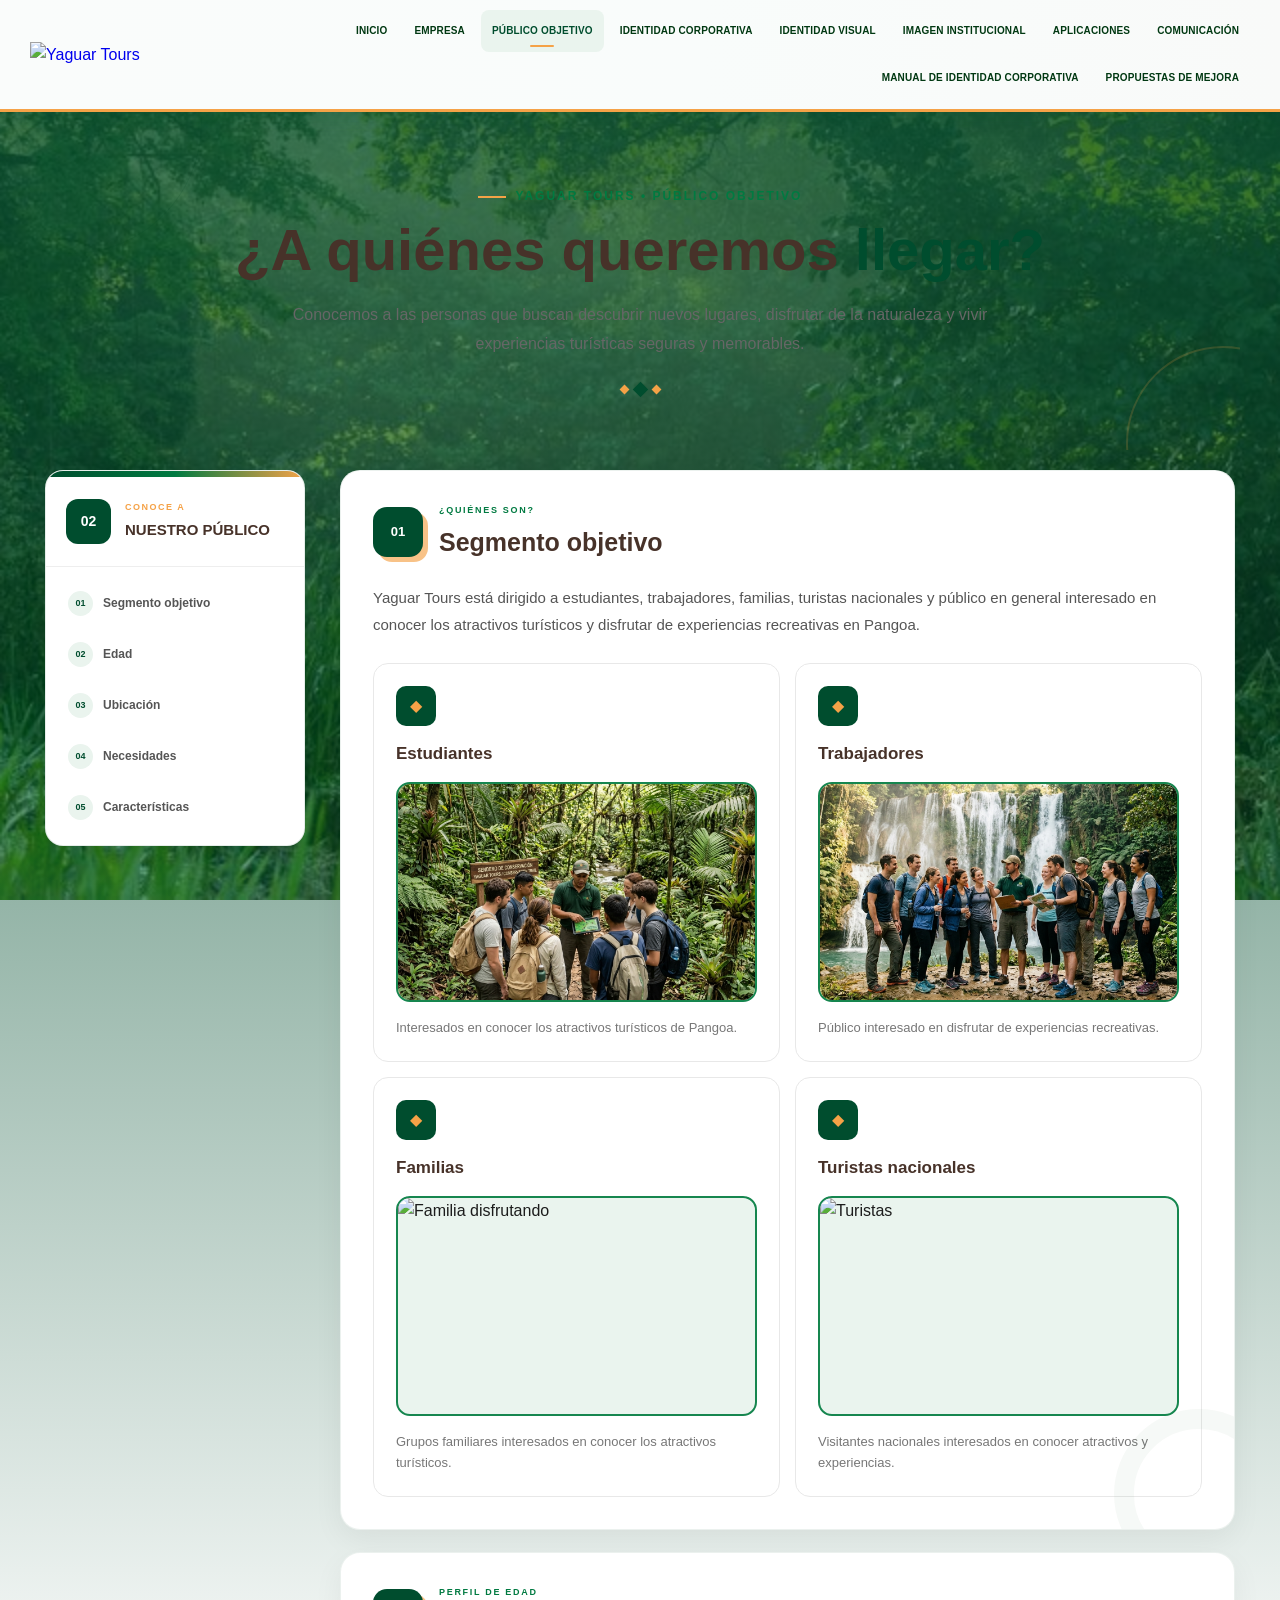
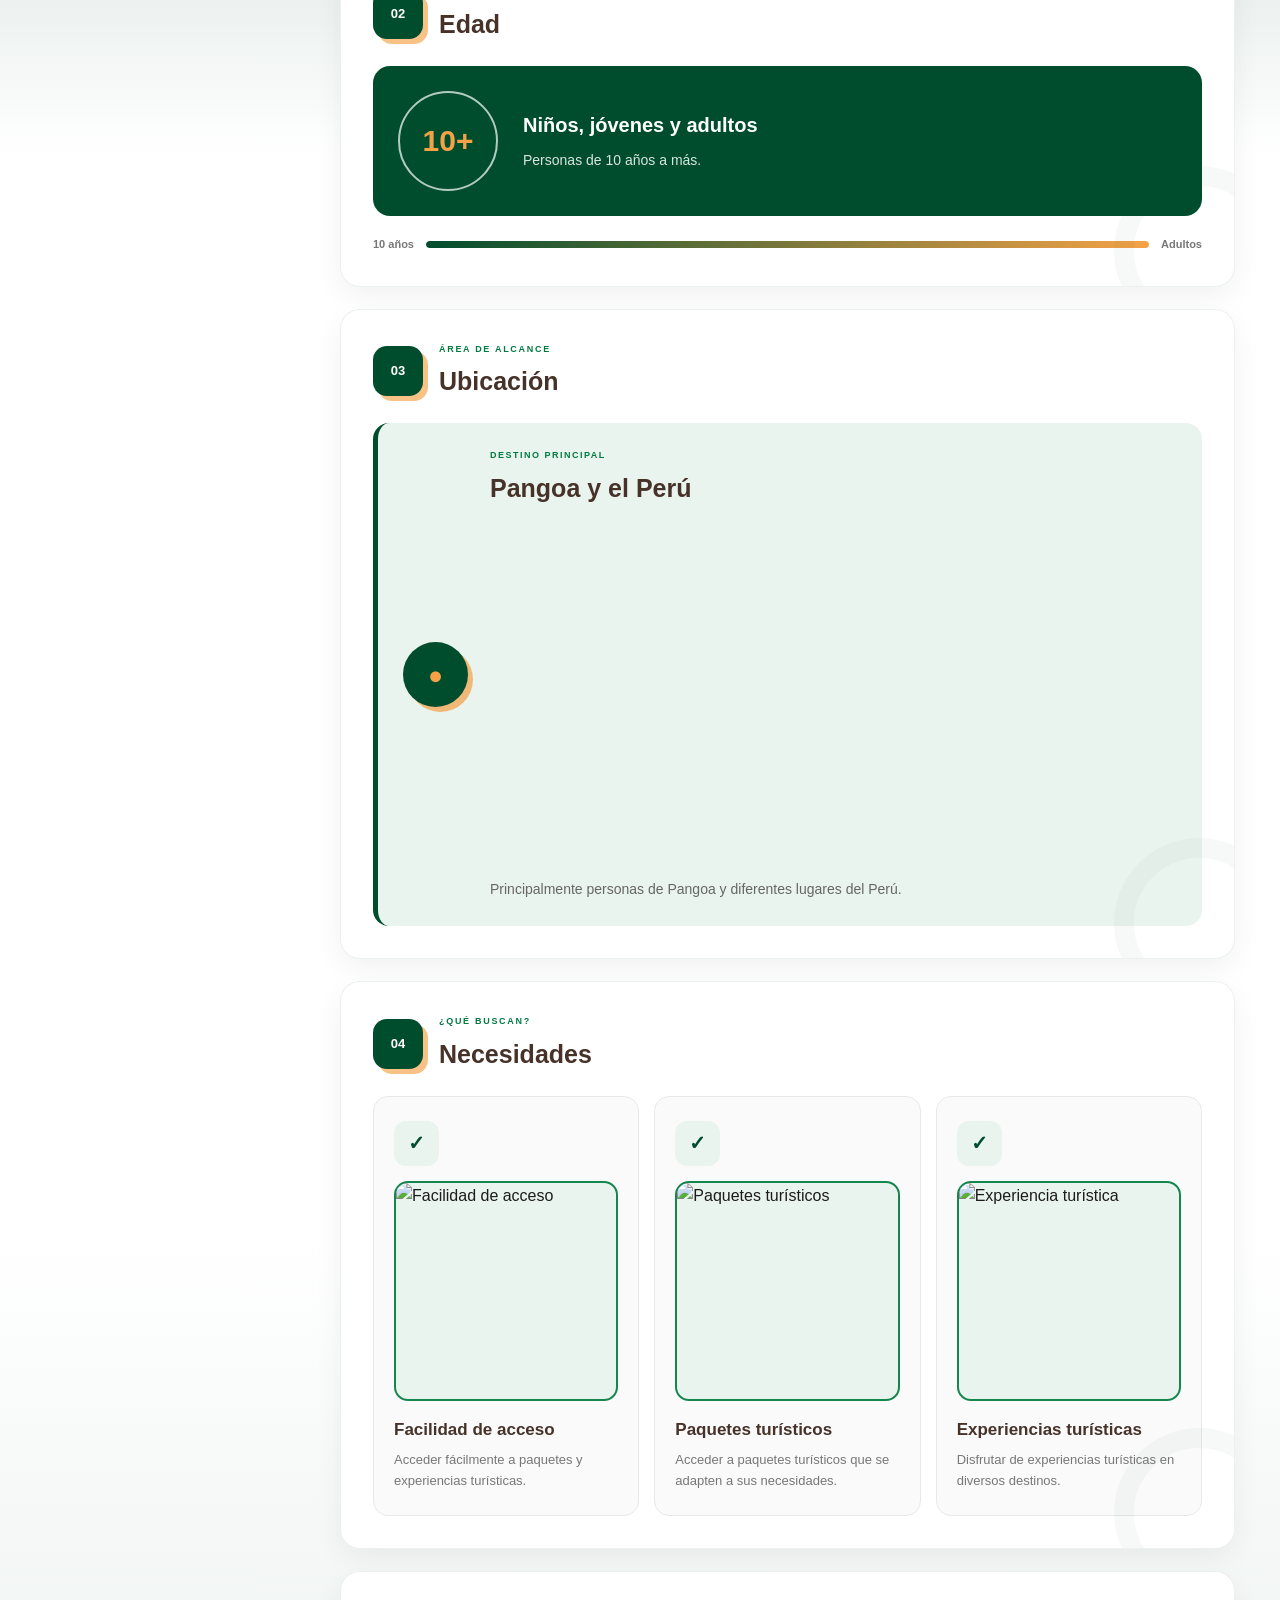
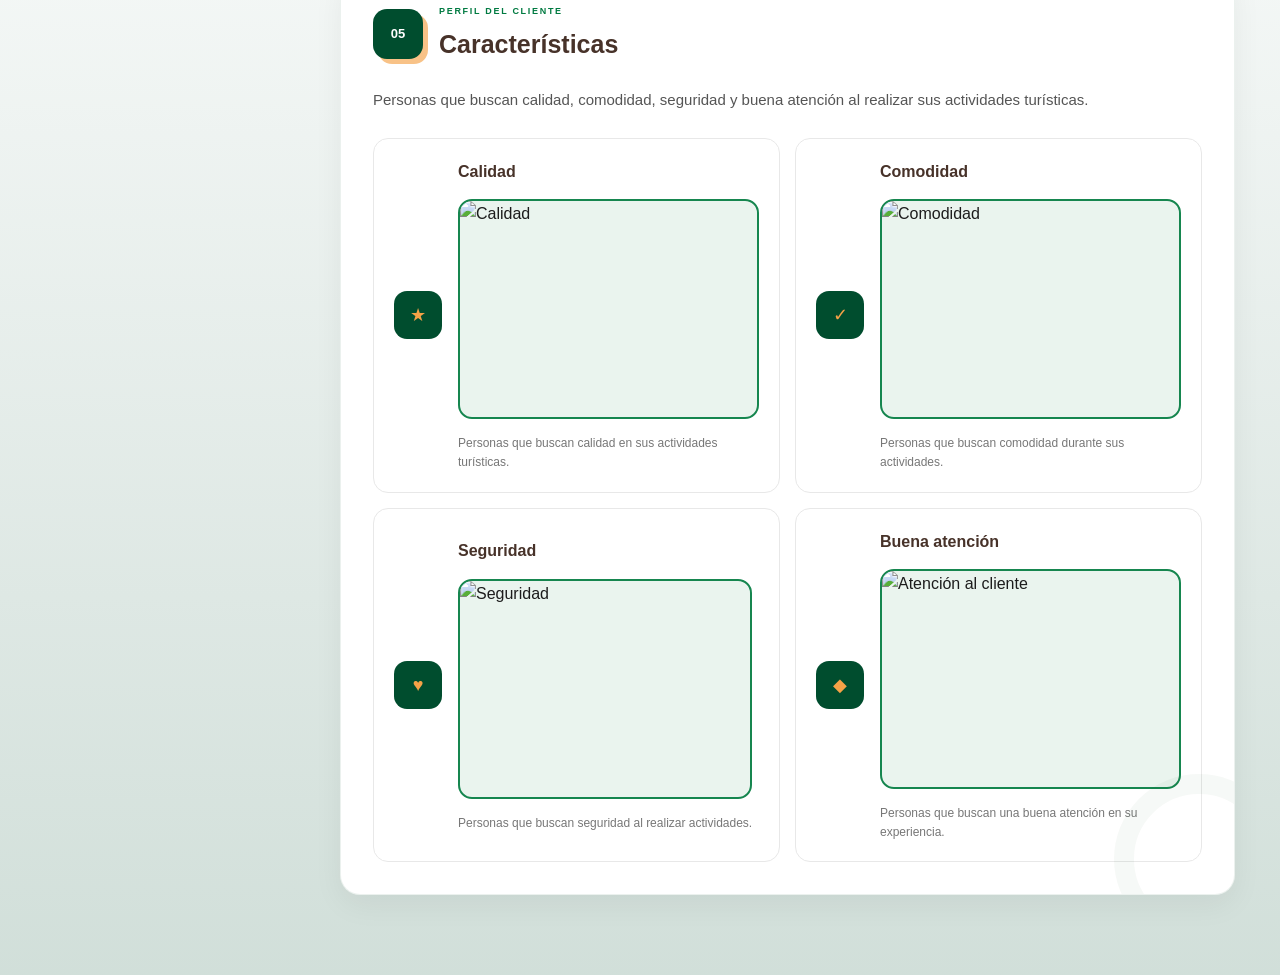
==== commit f9d9ac7b: "Enhance layout and styles in publico-objetivo.html Added CSS styles for layout and images, and restr" ====
--- a/publico-objetivo.html
+++ b/publico-objetivo.html
@@ -4,593 +4,312 @@
 <head>
     <meta charset="UTF-8">
     <meta name="viewport" content="width=device-width, initial-scale=1.0">
-
     <title>YAGUAR TOURS | Público Objetivo</title>
-
     <link rel="stylesheet" href="css/estilo-yaguar.css">
+
+    <style>
+        /* =========================================
+           IMÁGENES - CONFIGURACIÓN DIRECTA
+        ========================================= */
+        .evidencia-img {
+            display: block !important;
+            width: 100% !important;
+            height: 220px !important;
+            object-fit: cover !important;
+            border-radius: 14px !important;
+            margin: 15px 0 !important;
+            background: #eaf4ee !important;
+            border: 2px solid #16864f !important;
+        }
+
+        .segment-grid {
+            display: grid !important;
+            grid-template-columns: repeat(2, 1fr);
+            gap: 25px;
+        }
+
+        .segment-item { overflow: hidden; }
+
+        .needs-box {
+            display: grid !important;
+            grid-template-columns: repeat(3, 1fr);
+            gap: 25px;
+        }
+
+        .need-card { overflow: hidden; }
+
+        .characteristics {
+            display: grid !important;
+            grid-template-columns: repeat(2, 1fr);
+            gap: 25px;
+        }
+
+        .characteristic { overflow: hidden; }
+
+        .mapa-container {
+            width: 100%;
+            margin-top: 20px;
+            border-radius: 15px;
+            overflow: hidden;
+        }
+
+        .mapa-container iframe {
+            display: block;
+            width: 100%;
+            height: 350px;
+            border: 0;
+        }
+
+        @media (max-width: 800px) {
+            .segment-grid,
+            .needs-box,
+            .characteristics {
+                grid-template-columns: 1fr;
+            }
+            .evidencia-img {
+                height: 240px !important;
+            }
+        }
+    </style>
 </head>
 
 <body>
 
-    <!-- =========================
-         HEADER
-    ========================== -->
-    <header>
-
-        <nav class="navbar">
-
-            <a class="logo" href="index.html">
-                <img src="img/LOGO.png" alt="Yaguar Tours">
-            </a>
-
-            <div class="nav-right">
-
-                <ul class="nav-links">
-
-                    <li>
-                        <a href="index.html">INICIO</a>
-                    </li>
-
-                    <li>
-                        <a href="empresa.html">EMPRESA</a>
-                    </li>
-
-                    <li>
-                        <a href="publico-objetivo.html" class="active">
-                            PÚBLICO OBJETIVO
-                        </a>
-                    </li>
-
-                    <li>
-                        <a href="identidad-corporativa.html">
-                            IDENTIDAD CORPORATIVA
-                        </a>
-                    </li>
-
-                    <li>
-                        <a href="identidad-visual.html">
-                            IDENTIDAD VISUAL
-                        </a>
-                    </li>
-
-                    <li>
-                        <a href="imagen-institucional.html">
-                            IMAGEN INSTITUCIONAL
-                        </a>
-                    </li>
-
-                    <li>
-                        <a href="aplicaciones.html">
-                            APLICACIONES
-                        </a>
-                    </li>
-
-                    <li>
-                        <a href="comunicacion.html">
-                            COMUNICACIÓN
-                        </a>
-                    </li>
-
-                    <li>
-                        <a href="manual-identidad.html">
-                            MANUAL DE IDENTIDAD CORPORATIVA
-                        </a>
-                    </li>
-
-                    <li>
-                        <a href="propuestas-mejora.html">
-                            PROPUESTAS DE MEJORA
-                        </a>
-                    </li>
-
-                </ul>
-
-            </div>
-
-        </nav>
-
-    </header>
-
-
-    <!-- =========================
-         CONTENIDO
-    ========================== -->
-    <main>
-
-        <section id="publico" class="page">
-
-            <!-- ENCABEZADO -->
-            <div class="publico-header">
-
-                <span class="publico-kicker">
-                    YAGUAR TOURS • PÚBLICO OBJETIVO
-                </span>
-
-                <h1>
-                    ¿A quiénes queremos <span>llegar?</span>
-                </h1>
-
-                <p>
-                    Conocemos a las personas que buscan descubrir nuevos
-                    lugares, disfrutar de la naturaleza y vivir experiencias
-                    turísticas seguras y memorables.
-                </p>
-
-                <div class="publico-decoration">
-                    <span></span>
-                    <span></span>
-                    <span></span>
-                </div>
-
-            </div>
-
-
-            <!-- CONTENIDO -->
-            <div class="publico-layout">
-
-
-                <!-- MENÚ LATERAL -->
-                <aside class="publico-sidebar">
-
-                    <div class="publico-menu">
-
-                        <div class="publico-menu-title">
-
-                            <div class="publico-menu-number">
-                                02
-                            </div>
-
-                            <div>
-                                <small>CONOCE A</small>
-                                <h3>NUESTRO PÚBLICO</h3>
-                            </div>
-
-                        </div>
-
-
-                        <ul>
-
-                            <li>
-                                <a href="#pub-seg">
-                                    <span>01</span>
-                                    Segmento objetivo
-                                </a>
-                            </li>
-
-                            <li>
-                                <a href="#pub-edad">
-                                    <span>02</span>
-                                    Edad
-                                </a>
-                            </li>
-
-                            <li>
-                                <a href="#pub-ubi">
-                                    <span>03</span>
-                                    Ubicación
-                                </a>
-                            </li>
-
-                            <li>
-                                <a href="#pub-nec">
-                                    <span>04</span>
-                                    Necesidades
-                                </a>
-                            </li>
-
-                            <li>
-                                <a href="#pub-car">
-                                    <span>05</span>
-                                    Características
-                                </a>
-                            </li>
-
-                        </ul>
-
-                    </div>
-
-                </aside>
-
-
-                <!-- INFORMACIÓN -->
-                <div class="publico-content">
-
-
-                    <!-- SEGMENTO -->
-                    <article id="pub-seg" class="publico-card">
-
-                        <div class="publico-card-header">
-
-                            <div class="publico-number">
-                                01
-                            </div>
-
-                            <div>
-                                <span>¿QUIÉNES SON?</span>
-                                <h2>Segmento objetivo</h2>
-                            </div>
-
-                        </div>
-
-
-                        <p class="publico-description">
-                            Yaguar Tours está dirigido a estudiantes, trabajadores, familias, turistas nacionales y público en general interesado en conocer los atractivos turísticos y disfrutar de experiencias recreativas en Pangoa[cite: 1].
-                        </p>
-
-
-                        <div class="segment-grid">
-
-                            <div class="segment-item">
-                                <div class="segment-icon">◆</div>
-                                <h3>Estudiantes</h3>
-                                
-                                <!-- ESPACIO PARA INSERTAR EVIDENCIA -->
-                                <div class="evidencia-placeholder" style="margin: 10px 0; min-height: 100px; border: 2px dashed #ccc; text-align: center; padding: 20px;">
-                                    <em>[Insertar evidencia aquí]</em>
-                                </div>
-                                
-                                <p>
-                                    Interesados en conocer los atractivos turísticos de Pangoa[cite: 1].
-                                </p>
-                            </div>
-
-                            <div class="segment-item">
-                                <div class="segment-icon">◆</div>
-                                <h3>Trabajadores</h3>
-
-                                <!-- ESPACIO PARA INSERTAR EVIDENCIA -->
-                                <div class="evidencia-placeholder" style="margin: 10px 0; min-height: 100px; border: 2px dashed #ccc; text-align: center; padding: 20px;">
-                                    <em>[Insertar evidencia aquí]</em>
-                                </div>
-
-                                <p>
-                                    Público interesado en disfrutar de experiencias recreativas[cite: 1].
-                                </p>
-                            </div>
-
-                            <div class="segment-item">
-                                <div class="segment-icon">◆</div>
-                                <h3>Familias</h3>
-
-                                <!-- ESPACIO PARA INSERTAR EVIDENCIA -->
-                                <div class="evidencia-placeholder" style="margin: 10px 0; min-height: 100px; border: 2px dashed #ccc; text-align: center; padding: 20px;">
-                                    <em>[Insertar evidencia aquí]</em>
-                                </div>
-
-                                <p>
-                                    Grupos familiares en general interesados en conocer los atractivos turísticos[cite: 1].
-                                </p>
-                            </div>
-
-                            <div class="segment-item">
-                                <div class="segment-icon">◆</div>
-                                <h3>Turistas nacionales</h3>
-
-                                <!-- ESPACIO PARA INSERTAR EVIDENCIA -->
-                                <div class="evidencia-placeholder" style="margin: 10px 0; min-height: 100px; border: 2px dashed #ccc; text-align: center; padding: 20px;">
-                                    <em>[Insertar evidencia aquí]</em>
-                                </div>
-
-                                <p>
-                                    Visitantes nacionales interesados en conocer los atractivos turísticos y disfrutar de experiencias recreativas en Pangoa[cite: 1].
-                                </p>
-                            </div>
-
-                        </div>
-
-                    </article>
-
-
-                    <!-- EDAD -->
-                    <article id="pub-edad" class="publico-card">
-
-                        <div class="publico-card-header">
-
-                            <div class="publico-number">
-                                02
-                            </div>
-
-                            <div>
-                                <span>PERFIL DE EDAD</span>
-                                <h2>Edad</h2>
-                            </div>
-
-                        </div>
-
-
-                        <div class="edad-box">
-
-                            <div class="edad-number">
-                                10+
-                            </div>
-
-                            <div class="edad-info">
-
-                                <h3>
-                                    Niños, jóvenes y adultos
-                                </h3>
-
-                                <p>
-                                    Niños, Jóvenes y adultos de 10 a más años[cite: 1].
-                                </p>
-
-                            </div>
-
-                        </div>
-
-
-                        <div class="edad-line">
-
-                            <span>10 años</span>
-
-                            <div class="edad-progress">
-                                <span></span>
-                            </div>
-
-                            <span>Adultos</span>
-
-                        </div>
-
-                    </article>
-
-
-                    <!-- UBICACIÓN -->
-                    <article id="pub-ubi" class="publico-card">
-
-                        <div class="publico-card-header">
-
-                            <div class="publico-number">
-                                03
-                            </div>
-
-                            <div>
-                                <span>ÁREA DE ALCANCE</span>
-                                <h2>Ubicación</h2>
-                            </div>
-
-                        </div>
-
-
-                        <div class="ubicacion-box">
-
-                            <div class="ubicacion-icon">
-                                ●
-                            </div>
-
-                            <div style="width: 100%;">
-
-                                <span>DESTINO PRINCIPAL</span>
-
-                                <h3>
-                                    Pangoa y el Perú
-                                </h3>
-
-                                <!-- ESPACIO PARA INSERTAR LA UBICACIÓN DE LA EMPRESA -->
-                                <div class="ubicacion-placeholder" style="margin: 15px 0; min-height: 150px; border: 2px dashed #ccc; text-align: center; padding: 40px;">
-                                    <em>[Insertar mapa o imagen de ubicación de la empresa aquí]</em>
-                                </div>
-
-                                <p>
-                                    Principalmente personas de Pangoa y el Perú[cite: 1].
-                                </p>
-
-                            </div>
-
-                        </div>
-
-                    </article>
-
-
-                    <!-- NECESIDADES -->
-                    <article id="pub-nec" class="publico-card">
-
-                        <div class="publico-card-header">
-
-                            <div class="publico-number">
-                                04
-                            </div>
-
-                            <div>
-                                <span>¿QUÉ BUSCAN?</span>
-                                <h2>Necesidades</h2>
-                            </div>
-
-                        </div>
-
-
-                        <div class="needs-box">
-
-                            <div class="need-card">
-
-                                <div class="need-icon">
-                                    ✓
-                                </div>
-
-                                <!-- ESPACIO PARA INSERTAR EVIDENCIA -->
-                                <div class="evidencia-placeholder" style="margin: 10px 0; min-height: 80px; border: 2px dashed #ccc; text-align: center; padding: 15px;">
-                                    <em>[Insertar evidencia aquí]</em>
-                                </div>
-
-                                <h3>
-                                    Facilidad de acceso
-                                </h3>
-
-                                <p>
-                                    Acceder de manera fácil a paquetes y experiencias turísticas[cite: 1].
-                                </p>
-
-                            </div>
-
-
-                            <div class="need-card">
-
-                                <div class="need-icon">
-                                    ✓
-                                </div>
-
-                                <!-- ESPACIO PARA INSERTAR EVIDENCIA -->
-                                <div class="evidencia-placeholder" style="margin: 10px 0; min-height: 80px; border: 2px dashed #ccc; text-align: center; padding: 15px;">
-                                    <em>[Insertar evidencia aquí]</em>
-                                </div>
-
-                                <h3>
-                                    Paquetes Turísticos
-                                </h3>
-
-                                <p>
-                                    Acceder a paquetes turísticos que se adapten a sus requerimientos[cite: 1].
-                                </p>
-
-                            </div>
-
-
-                            <div class="need-card">
-
-                                <div class="need-icon">
-                                    ✓
-                                </div>
-
-                                <!-- ESPACIO PARA INSERTAR EVIDENCIA -->
-                                <div class="evidencia-placeholder" style="margin: 10px 0; min-height: 80px; border: 2px dashed #ccc; text-align: center; padding: 15px;">
-                                    <em>[Insertar evidencia aquí]</em>
-                                </div>
-
-                                <h3>
-                                    Experiencias Turísticas
-                                </h3>
-
-                                <p>
-                                    Disfrutar de manera fácil de experiencias turísticas en los diversos destinos[cite: 1].
-                                </p>
-
-                            </div>
-
-                        </div>
-
-                    </article>
-
-
-                    <!-- CARACTERÍSTICAS -->
-                    <article id="pub-car" class="publico-card">
-
-                        <div class="publico-card-header">
-
-                            <div class="publico-number">
-                                05
-                            </div>
-
-                            <div>
-                                <span>PERFIL DEL CLIENTE</span>
-                                <h2>Características</h2>
-                            </div>
-
-                        </div>
-
-
-                        <p class="publico-description">
-                            Personas que buscan calidad, comodidad, seguridad y buena atención al realizar sus actividades turísticas[cite: 1].
-                        </p>
-
-
-                        <div class="characteristics">
-
-                            <div class="characteristic">
-
-                                <div class="characteristic-icon">
-                                    ★
-                                </div>
-
-                                <div style="width: 100%;">
-                                    <h3>Calidad</h3>
-                                    
-                                    <!-- ESPACIO PARA INSERTAR IMÁGENES COMO EVIDENCIA -->
-                                    <div class="evidencia-placeholder" style="margin: 10px 0; min-height: 80px; border: 2px dashed #ccc; text-align: center; padding: 15px;">
-                                        <em>[Insertar imagen de evidencia aquí]</em>
-                                    </div>
-                                    
-                                    <p>
-                                        Personas que buscan calidad al realizar sus actividades turísticas[cite: 1].
-                                    </p>
-                                </div>
-
-                            </div>
-
-
-                            <div class="characteristic">
-
-                                <div class="characteristic-icon">
-                                    ✓
-                                </div>
-
-                                <div style="width: 100%;">
-                                    <h3>Comodidad</h3>
-
-                                    <!-- ESPACIO PARA INSERTAR IMÁGENES COMO EVIDENCIA -->
-                                    <div class="evidencia-placeholder" style="margin: 10px 0; min-height: 80px; border: 2px dashed #ccc; text-align: center; padding: 15px;">
-                                        <em>[Insertar imagen de evidencia aquí]</em>
-                                    </div>
-
-                                    <p>
-                                        Personas que buscan comodidad al realizar sus actividades turísticas[cite: 1].
-                                    </p>
-                                </div>
-
-                            </div>
-
-
-                            <div class="characteristic">
-
-                                <div class="characteristic-icon">
-                                    ♥
-                                </div>
-
-                                <div style="width: 100%;">
-                                    <h3>Seguridad</h3>
-
-                                    <!-- ESPACIO PARA INSERTAR IMÁGENES COMO EVIDENCIA -->
-                                    <div class="evidencia-placeholder" style="margin: 10px 0; min-height: 80px; border: 2px dashed #ccc; text-align: center; padding: 15px;">
-                                        <em>[Insertar imagen de evidencia aquí]</em>
-                                    </div>
-
-                                    <p>
-                                        Personas que buscan seguridad al realizar sus actividades turísticas[cite: 1].
-                                    </p>
-                                </div>
-
-                            </div>
-
-
-                            <div class="characteristic">
-
-                                <div class="characteristic-icon">
-                                    ◆
-                                </div>
-
-                                <div style="width: 100%;">
-                                    <h3>Buena atención</h3>
-
-                                    <!-- ESPACIO PARA INSERTAR IMÁGENES COMO EVIDENCIA -->
-                                    <div class="evidencia-placeholder" style="margin: 10px 0; min-height: 80px; border: 2px dashed #ccc; text-align: center; padding: 15px;">
-                                        <em>[Insertar imagen de evidencia aquí]</em>
-                                    </div>
-
-                                    <p>
-                                        Personas que buscan buena atención al realizar sus actividades turísticas[cite: 1].
-                                    </p>
-                                </div>
-
-                            </div>
-
-                        </div>
-
-                    </article>
-
-                </div>
-
-            </div>
-
-        </section>
-
-    </main>
+<!-- =========================================
+     HEADER
+========================================= -->
+<header>
+    <nav class="navbar">
+        <a href="index.html" class="logo">
+            <!-- Cambia "img/logo.jpg" por el nombre real de tu logo -->
+            <img src="img/logo.jpg" alt="Yaguar Tours" style="width:100%;height:auto; object-fit:contain;">
+        </a>
+
+        <div class="nav-right">
+            <ul class="nav-links">
+                <li><a href="index.html">INICIO</a></li>
+                <li><a href="empresa.html">EMPRESA</a></li>
+                <li><a href="publico-objetivo.html" class="active">PÚBLICO OBJETIVO</a></li>
+                <li><a href="identidad-corporativa.html">IDENTIDAD CORPORATIVA</a></li>
+                <li><a href="identidad-visual.html">IDENTIDAD VISUAL</a></li>
+                <li><a href="imagen-institucional.html">IMAGEN INSTITUCIONAL</a></li>
+                <li><a href="aplicaciones.html">APLICACIONES</a></li>
+                <li><a href="comunicacion.html">COMUNICACIÓN</a></li>
+                <li><a href="manual-identidad.html">MANUAL DE IDENTIDAD CORPORATIVA</a></li>
+                <li><a href="propuestas-mejora.html">PROPUESTAS DE MEJORA</a></li>
+            </ul>
+        </div>
+    </nav>
+</header>
+
+<!-- =========================================
+     CONTENIDO
+========================================= -->
+<main>
+<section class="page" id="publico">
+
+<!-- ENCABEZADO -->
+<div class="publico-header">
+    <span class="publico-kicker">YAGUAR TOURS • PÚBLICO OBJETIVO</span>
+    <h1>¿A quiénes queremos <span>llegar?</span></h1>
+    <p>Conocemos a las personas que buscan descubrir nuevos lugares, disfrutar de la naturaleza y vivir experiencias turísticas seguras y memorables.</p>
+    <div class="publico-decoration">
+        <span></span><span></span><span></span>
+    </div>
+</div>
+
+<div class="publico-layout">
+
+<!-- MENÚ LATERAL -->
+<aside class="publico-sidebar">
+    <div class="publico-menu">
+        <div class="publico-menu-title">
+            <div class="publico-menu-number">02</div>
+            <div>
+                <small>CONOCE A</small>
+                <h3>NUESTRO PÚBLICO</h3>
+            </div>
+        </div>
+        <ul>
+            <li><a href="#pub-seg"><span>01</span> Segmento objetivo</a></li>
+            <li><a href="#pub-edad"><span>02</span> Edad</a></li>
+            <li><a href="#pub-ubi"><span>03</span> Ubicación</a></li>
+            <li><a href="#pub-nec"><span>04</span> Necesidades</a></li>
+            <li><a href="#pub-car"><span>05</span> Características</a></li>
+        </ul>
+    </div>
+</aside>
+
+<!-- CONTENIDO PRINCIPAL -->
+<div class="publico-content">
+
+<!-- 01 SEGMENTO -->
+<article class="publico-card" id="pub-seg">
+    <div class="publico-card-header">
+        <div class="publico-number">01</div>
+        <div>
+            <span>¿QUIÉNES SON?</span>
+            <h2>Segmento objetivo</h2>
+        </div>
+    </div>
+    <p class="publico-description">Yaguar Tours está dirigido a estudiantes, trabajadores, familias, turistas nacionales y público en general interesado en conocer los atractivos turísticos y disfrutar de experiencias recreativas en Pangoa.</p>
+
+    <div class="segment-grid">
+        <div class="segment-item">
+            <div class="segment-icon">◆</div>
+            <h3>Estudiantes</h3>
+            <img class="evidencia-img" src="img/estudiantes.jpg" alt="Grupo de estudiantes">
+            <p>Interesados en conocer los atractivos turísticos de Pangoa.</p>
+        </div>
+        <div class="segment-item">
+            <div class="segment-icon">◆</div>
+            <h3>Trabajadores</h3>
+            <img class="evidencia-img" src="img/Gemini_Generated_Image_1h8ap51h8ap51h8a.jpg" alt="Grupo de trabajadores">
+            <p>Público interesado en disfrutar de experiencias recreativas.</p>
+        </div>
+        <div class="segment-item">
+            <div class="segment-icon">◆</div>
+            <h3>Familias</h3>
+            <img class="evidencia-img" src="img/familias.jpg" alt="Familia disfrutando">
+            <p>Grupos familiares interesados en conocer los atractivos turísticos.</p>
+        </div>
+        <div class="segment-item">
+            <div class="segment-icon">◆</div>
+            <h3>Turistas nacionales</h3>
+            <img class="evidencia-img" src="img/turistas.jpg" alt="Turistas">
+            <p>Visitantes nacionales interesados en conocer atractivos y experiencias.</p>
+        </div>
+    </div>
+</article>
+
+<!-- 02 EDAD -->
+<article class="publico-card" id="pub-edad">
+    <div class="publico-card-header">
+        <div class="publico-number">02</div>
+        <div>
+            <span>PERFIL DE EDAD</span>
+            <h2>Edad</h2>
+        </div>
+    </div>
+    <div class="edad-box">
+        <div class="edad-number">10+</div>
+        <div class="edad-info">
+            <h3>Niños, jóvenes y adultos</h3>
+            <p>Personas de 10 años a más.</p>
+        </div>
+    </div>
+    <div class="edad-line">
+        <span>10 años</span>
+        <div class="edad-progress"><span></span></div>
+        <span>Adultos</span>
+    </div>
+</article>
+
+<!-- 03 UBICACIÓN -->
+<article class="publico-card" id="pub-ubi">
+    <div class="publico-card-header">
+        <div class="publico-number">03</div>
+        <div>
+            <span>ÁREA DE ALCANCE</span>
+            <h2>Ubicación</h2>
+        </div>
+    </div>
+    <div class="ubicacion-box">
+        <div class="ubicacion-icon">●</div>
+        <div class="ubicacion-info">
+            <span>DESTINO PRINCIPAL</span>
+            <h3>Pangoa y el Perú</h3>
+            <div class="mapa-container">
+                <iframe src="https://www.google.com/maps/embed?pb=!1m18!1m12!1m3!1d258.9533692596058!2d-74.48815604887588!3d-11.428510581429657!2m3!1f0!2f0!3f0!3m2!1i1024!2i768!4f13.1!3m3!1m2!1s0x910b91834f67ffcd%3A0x75387cbfd422a4a3!2sPlaza%20De%20Armas%20de%20San%20Martin%20de%20Pangoa!5e0!3m2!1ses-419!2spe!4v1790883448212!5m2!1ses-419!2spe" allowfullscreen loading="lazy" referrerpolicy="no-referrer-when-downgrade"></iframe>
+            </div>
+            <p>Principalmente personas de Pangoa y diferentes lugares del Perú.</p>
+        </div>
+    </div>
+</article>
+
+<!-- 04 NECESIDADES -->
+<article class="publico-card" id="pub-nec">
+    <div class="publico-card-header">
+        <div class="publico-number">04</div>
+        <div>
+            <span>¿QUÉ BUSCAN?</span>
+            <h2>Necesidades</h2>
+        </div>
+    </div>
+    <div class="needs-box">
+        <div class="need-card">
+            <div class="need-icon">✓</div>
+            <img class="evidencia-img" src="img/acceso.jpg" alt="Facilidad de acceso">
+            <h3>Facilidad de acceso</h3>
+            <p>Acceder fácilmente a paquetes y experiencias turísticas.</p>
+        </div>
+        <div class="need-card">
+            <div class="need-icon">✓</div>
+            <img class="evidencia-img" src="img/paquetes.jpg" alt="Paquetes turísticos">
+            <h3>Paquetes turísticos</h3>
+            <p>Acceder a paquetes turísticos que se adapten a sus necesidades.</p>
+        </div>
+        <div class="need-card">
+            <div class="need-icon">✓</div>
+            <img class="evidencia-img" src="img/experiencias.jpg" alt="Experiencia turística">
+            <h3>Experiencias turísticas</h3>
+            <p>Disfrutar de experiencias turísticas en diversos destinos.</p>
+        </div>
+    </div>
+</article>
+
+<!-- 05 CARACTERÍSTICAS -->
+<article class="publico-card" id="pub-car">
+    <div class="publico-card-header">
+        <div class="publico-number">05</div>
+        <div>
+            <span>PERFIL DEL CLIENTE</span>
+            <h2>Características</h2>
+        </div>
+    </div>
+    <p class="publico-description">Personas que buscan calidad, comodidad, seguridad y buena atención al realizar sus actividades turísticas.</p>
+    
+    <div class="characteristics">
+        <div class="characteristic">
+            <div class="characteristic-icon">★</div>
+            <div class="characteristic-content">
+                <h3>Calidad</h3>
+                <img class="evidencia-img" src="img/calidad.jpg" alt="Calidad">
+                <p>Personas que buscan calidad en sus actividades turísticas.</p>
+            </div>
+        </div>
+        <div class="characteristic">
+            <div class="characteristic-icon">✓</div>
+            <div class="characteristic-content">
+                <h3>Comodidad</h3>
+                <img class="evidencia-img" src="img/comodidad.jpg" alt="Comodidad">
+                <p>Personas que buscan comodidad durante sus actividades.</p>
+            </div>
+        </div>
+        <div class="characteristic">
+            <div class="characteristic-icon">♥</div>
+            <div class="characteristic-content">
+                <h3>Seguridad</h3>
+                <img class="evidencia-img" src="img/seguridad.jpg" alt="Seguridad">
+                <p>Personas que buscan seguridad al realizar actividades.</p>
+            </div>
+        </div>
+        <div class="characteristic">
+            <div class="characteristic-icon">◆</div>
+            <div class="characteristic-content">
+                <h3>Buena atención</h3>
+                <img class="evidencia-img" src="img/atencion.jpg" alt="Atención al cliente">
+                <p>Personas que buscan una buena atención en su experiencia.</p>
+            </div>
+        </div>
+    </div>
+</article>
+
+</div>
+</div>
+</section>
+</main>
+
 </body>
-</html>+</html>
+</html>
